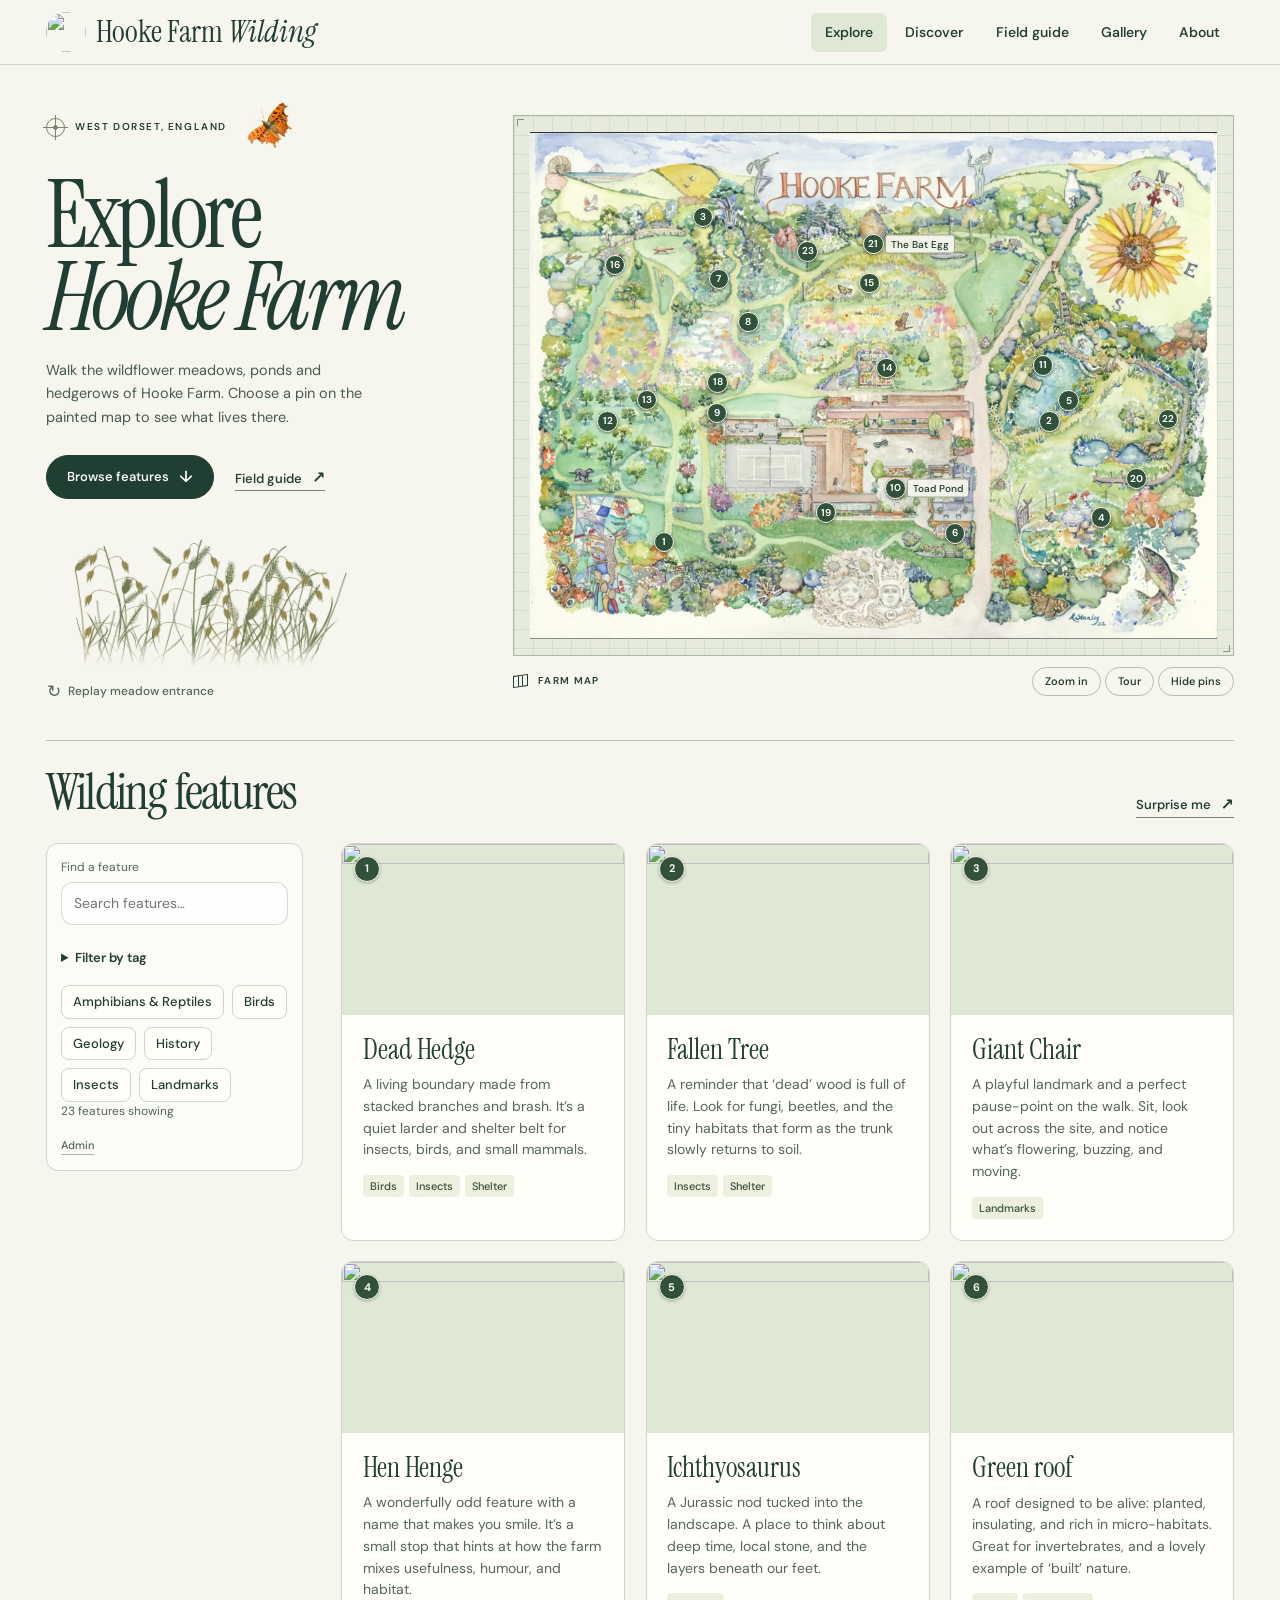
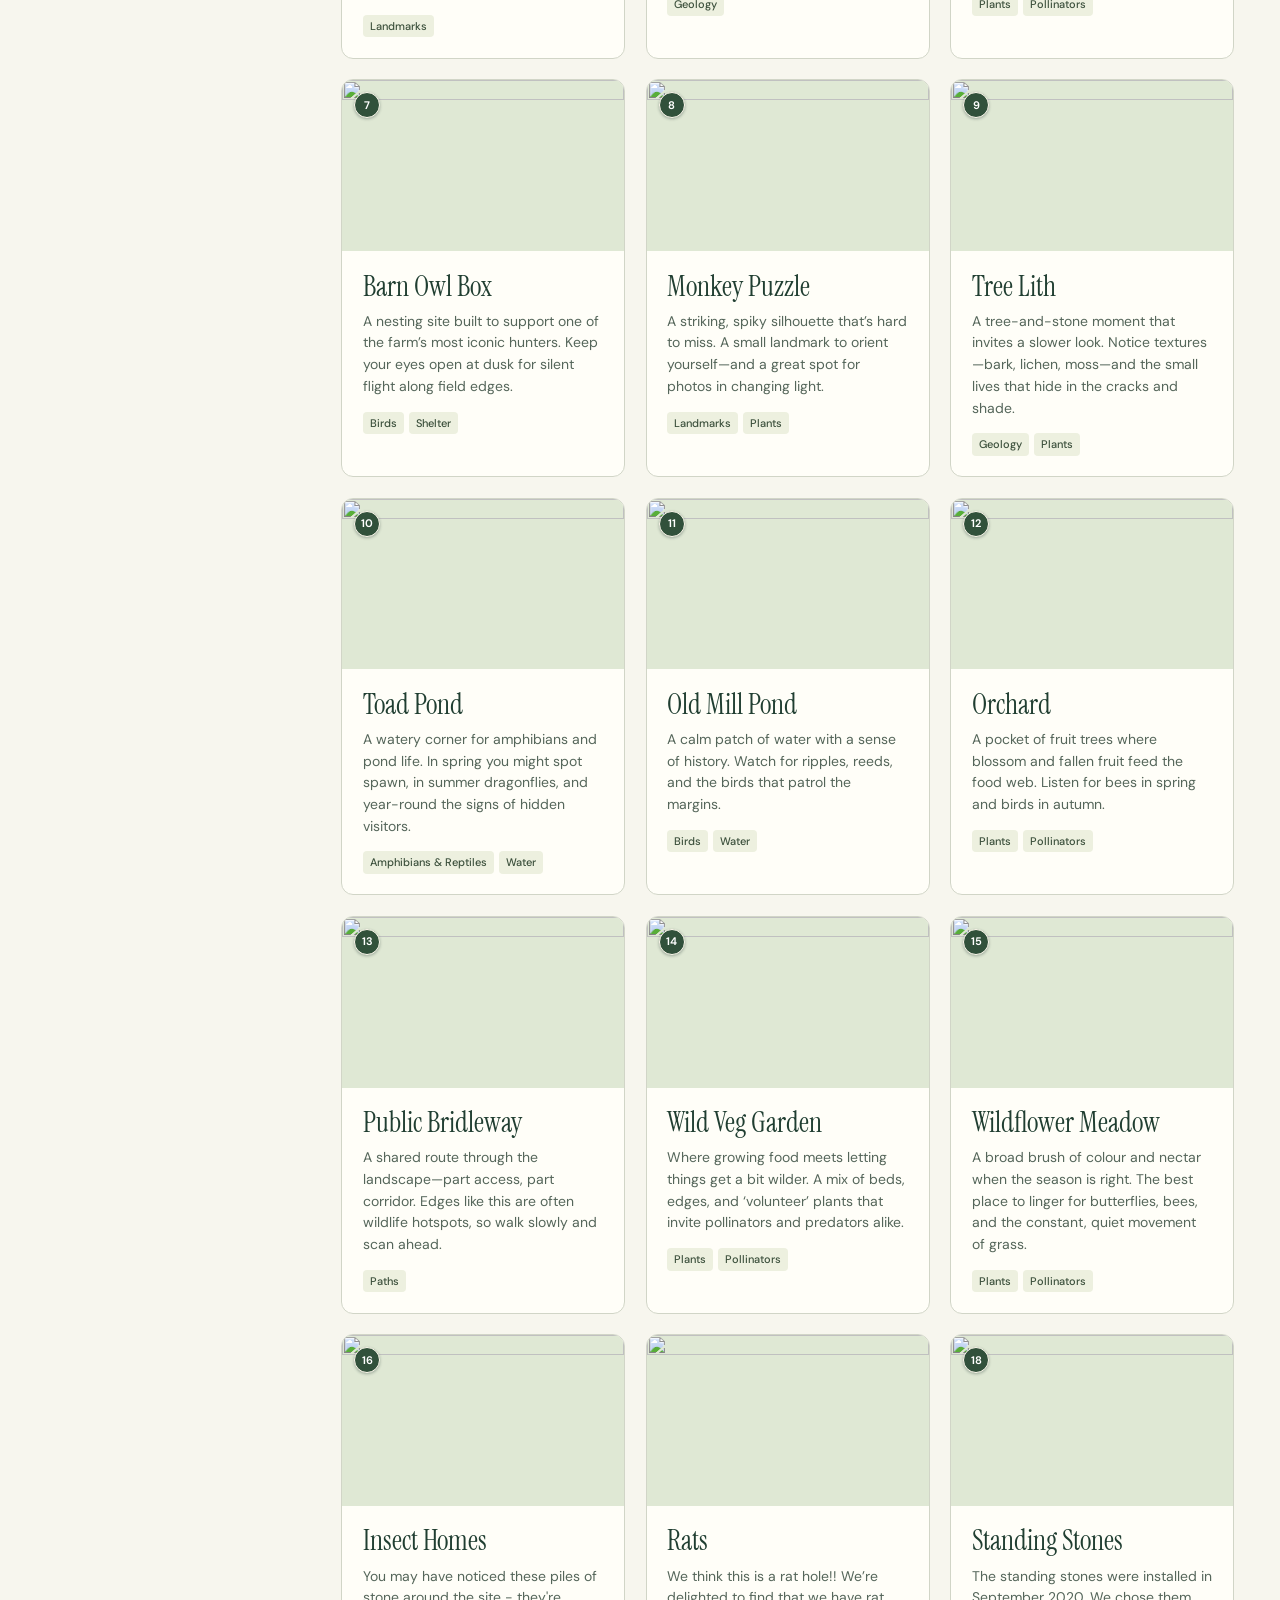
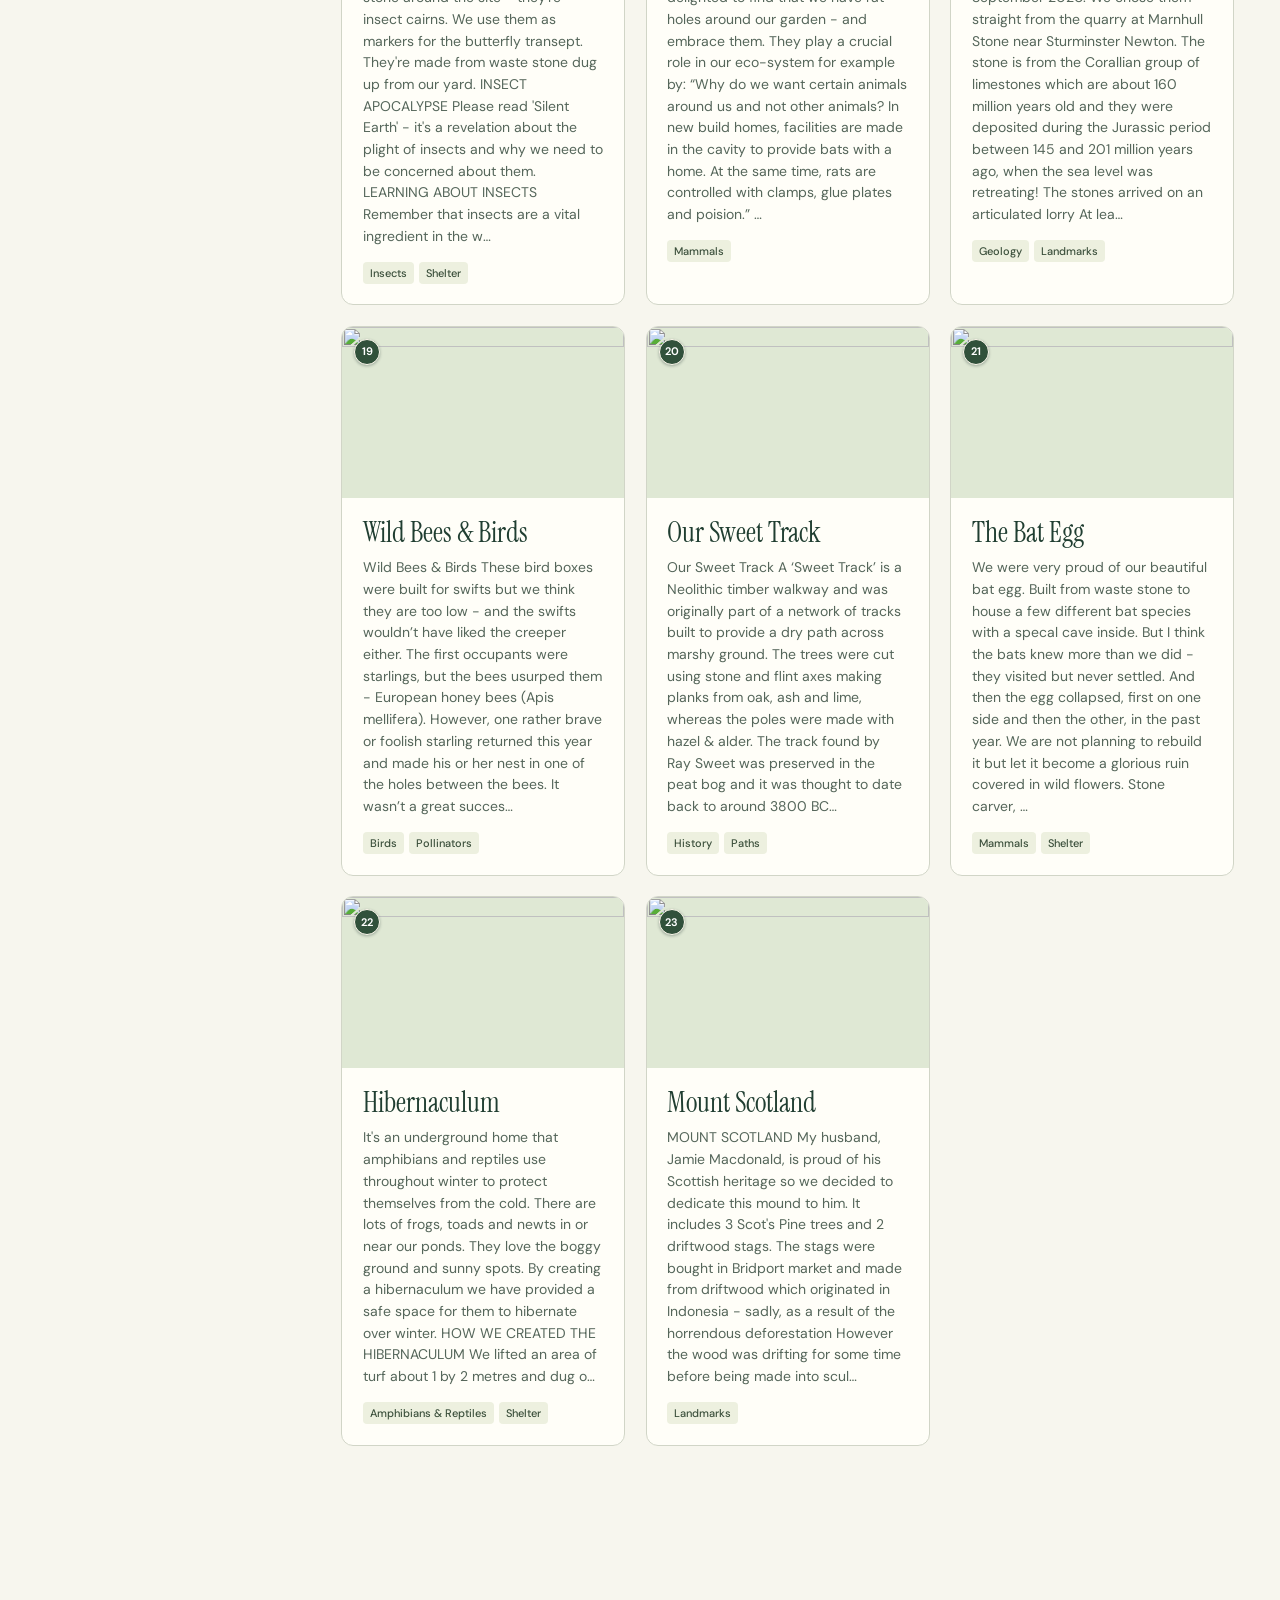
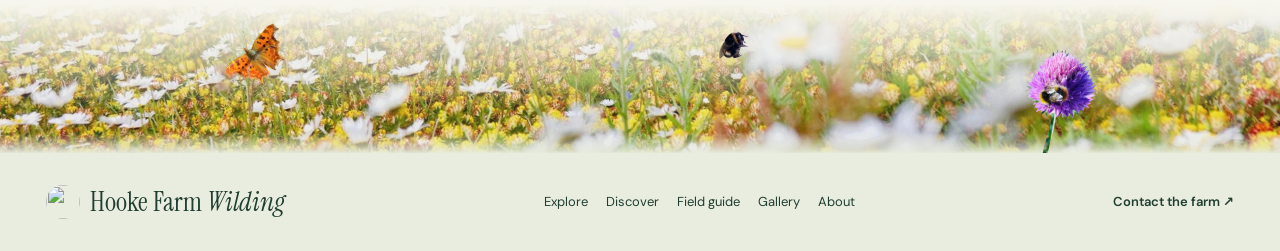
==== index.html @ b8cf123b "update: bring the farm into the Explore experience Add the meadow entrance, photographic feature stu" ====
<!doctype html>
<html lang="en">
  <head>
    <meta charset="utf-8" />
    <meta name="viewport" content="width=device-width, initial-scale=1" />
    <title>Hooke Farm Wilding — Explore</title>
    <meta
      name="description"
      content="An offline, interactive guide to Hooke Farm’s wilding features — built from the WW24 info boards."
    />
    <link rel="icon" type="image/webp" href="./assets/sunflower.webp" />
    <link rel="apple-touch-icon" href="./assets/sunflower.webp" />
    <link rel="stylesheet" href="./styles.css?v=atlas-20261121" />
    <link rel="stylesheet" href="./feature-view.css?v=photo-study" />
    <link rel="stylesheet" href="./arrival.css?v=meadow-3" />
    <script src="./arrival.js?v=meadow-2"></script>
    <link rel="stylesheet" href="./wildlife.css?v=verge-2" />
    <script defer src="./wildlife.js?v=verge-2"></script>
  </head>
  <body class="page-map">
    <div class="atlas-arrival" id="meadowEntrance">
      <div class="arrival-landscape" aria-hidden="true"></div>
      <div class="arrival-sign" aria-hidden="true"><span>West Dorset</span>Hooke <i>Farm</i></div>
      <div class="arrival-bank arrival-bank--far" aria-hidden="true"></div>
      <div class="arrival-bank arrival-bank--left" aria-hidden="true"></div>
      <div class="arrival-bank arrival-bank--right" aria-hidden="true"></div>
      <div class="arrival-butterfly" aria-hidden="true"></div>
      <button class="atlas-skip" id="arrivalSkip" type="button">Enter the portal <span aria-hidden="true">→</span></button>
    </div>
    <a class="skip-link" href="#page-content">Skip to content</a>
    <header class="topbar">
      <div class="topbar__inner">
        <a class="farm-brand" href="./index.html" aria-label="Hooke Farm Wilding home">
          <img src="./assets/sunflower.webp" width="40" height="40" alt="" />
          <span>Hooke Farm <i>Wilding</i></span>
        </a>
        <button class="btn topbar__menuBtn" id="navToggle" type="button" aria-label="Open menu" aria-controls="topbarNav" aria-expanded="false"><span class="menu-icon" aria-hidden="true"></span> Menu</button>
        <nav class="topbar__actions" id="topbarNav" aria-label="Main navigation">
          <a href="./index.html" aria-current="page">Explore</a>
          <a href="./content.html">Discover</a>
          <a href="./field-guide.html">Field guide</a>
          <a href="./gallery.html">Gallery</a>
          <a href="./about.html">About</a>
        </nav>
      </div>
    </header>

    <main class="layout explore-layout" id="page-content">
      <section class="hero farm-atlas" aria-labelledby="explore-title">
        <div class="atlas-intro">
          <div class="atlas-locale"><span class="atlas-cross" aria-hidden="true"></span> West Dorset, England <div class="wild-perch" data-wildlife="comma"></div></div>
          <h1 id="explore-title">Explore <br><em>Hooke Farm</em></h1>
          <p>Walk the wildflower meadows, ponds and hedgerows of Hooke Farm. Choose a pin on the painted map to see what lives there.</p>
          <div class="atlas-links">
            <a class="atlas-cta" href="#features">Browse features <span aria-hidden="true">↓</span></a>
            <a class="atlas-link" href="./field-guide.html">Field guide <span aria-hidden="true">↗</span></a>
          </div>
          <div class="atlas-study" aria-hidden="true"></div>
          <button class="atlas-replay" id="arrivalReplay" type="button" hidden><span aria-hidden="true">↻</span> Replay meadow entrance</button>
        </div>
        <div class="atlas-plate" id="farm-map">
          <div class="atlas-mat">
            <div class="atlas-viewport" id="atlasViewport">
              <div class="hero__frame atlas-map" id="atlasMap">
                <img class="hero__img" src="./assets/arrival/farm-watercolour.webp" width="1900" height="1400"
                  alt="Watercolour of Hooke Farm, with meadows to the north, ponds to the east and farm buildings in the centre."
                  fetchpriority="high" />
                <div class="tour-layer" id="tourLayer" aria-hidden="true">
                  <svg class="tour-layer__svg" id="tourSvg" viewBox="0 0 100 100" preserveAspectRatio="none">
                    <path id="tourPath" d="" />
                  </svg>
                </div>
                <div class="map-pins" id="mapPins" role="group" aria-label="Farm features"></div>
                <div class="map-hud admin-only" id="mapHud" aria-live="polite" hidden>
                  <div class="map-hud__title">Map coordinates</div>
                  <div class="map-hud__row">
                    <span class="map-hud__label">x</span>
                    <code class="map-hud__value" id="hudX">—</code>
                    <span class="map-hud__label">y</span>
                    <code class="map-hud__value" id="hudY">—</code>
                  </div>
                  <div class="map-hud__hint" id="hudStatus">Click the map to copy x/y%.</div>
                </div>
              </div>
            </div>
          </div>
          <div class="atlas-caption">
            <div class="atlas-map-name"><span class="atlas-map-symbol" aria-hidden="true"></span> Farm map</div>
            <div class="atlas-tools" role="group" aria-label="Map controls">
              <button type="button" id="atlasZoom" aria-pressed="false">Zoom in</button>
              <button type="button" id="btnTour">Tour</button>
              <button type="button" id="togglePins">Hide pins</button>
            </div>
          </div>
          <aside class="tour-panel" id="tourPanel" aria-label="Tour" hidden>
            <div class="tour-panel__header">
              <div class="tour-panel__kicker">Map mini-tour</div>
              <button class="btn btn--small btn--ghost" id="tourPanelEnd" type="button">End</button>
            </div>
            <div class="tour-panel__title" id="tourPanelTitle"></div>
            <div class="tour-panel__meta" id="tourPanelMeta"></div>
            <div class="tour-panel__text" id="tourPanelText"></div>
            <div class="tour-panel__actions">
              <button class="btn btn--small btn--ghost" id="tourPanelPrev" type="button">Previous</button>
              <button class="btn btn--small btn--ghost" id="tourPanelNext" type="button">Next</button>
              <button class="btn btn--small" id="tourPanelOpen" type="button">Open details</button>
            </div>
          </aside>
        </div>
      </section>
      <header class="atlas-index-head" id="features">
        <h2>Wilding features</h2>
        <button class="atlas-link" id="btnRandom" type="button">Surprise me <span aria-hidden="true">↗</span></button>
      </header>
      <aside class="sidebar" aria-label="Feature filters">
        <div class="panel">
          <label class="field">
            <span class="field__label">Find a feature</span>
            <input id="search" class="input" type="search" placeholder="Search features…" />
          </label>
          <div class="atlas-filters">
            <details class="atlas-filter-details">
              <summary>Filter by tag</summary>
              <div class="taglist" id="tagList" role="group" aria-label="Tags"></div>
            </details>
            <div class="hero__chips" id="quickChips" aria-label="Quick filters"></div>
            <button class="btn btn--small btn--ghost" id="clearFilters" type="button" hidden>Clear filters</button>
          </div>
          <div class="panel__meta" id="resultMeta" aria-live="polite"></div>
          <button class="atlas-admin" id="btnAdmin" type="button">Admin</button>
        </div>
      </aside>
      <section class="content" aria-label="Features">
        <div class="grid" id="grid" aria-live="polite"></div>
      </section>
    </main>

    <footer class="farm-footer" id="meadow-verge">
      <div class="farm-footer__inner">
        <a class="farm-brand" href="./index.html"><img src="./assets/sunflower.webp" width="34" height="34" alt="" /><span>Hooke Farm <i>Wilding</i></span></a>
        <nav aria-label="Footer navigation"><a href="./index.html" aria-current="page">Explore</a>
          <a href="./content.html">Discover</a>
          <a href="./field-guide.html">Field guide</a>
          <a href="./gallery.html">Gallery</a>
          <a href="./about.html">About</a></nav>
        <a class="farm-footer__contact" href="mailto:julia@juliahailes.com">Contact the farm <span aria-hidden="true">↗</span></a>
      </div>
    </footer>

    <dialog class="feature-sheet" id="modal" aria-labelledby="modalTitle">
      <div class="feature-sheet__wrap">
        <nav class="feature-sheet__bar" aria-label="Feature navigation">
          <button class="feature-sheet__back" id="modalClose" type="button">
            <span aria-hidden="true">←</span> <span id="featureBackLabel">Back to explore</span>
          </button>
          <div class="feature-sheet__pager">
            <button id="modalPrevFeature" type="button" aria-label="Previous feature">← Previous</button>
            <button id="modalNextFeature" type="button" aria-label="Next feature">Next →</button>
          </div>
        </nav>
        <article class="feature-sheet__layout">
          <header class="feature-sheet__heading">
            <p class="feature-sheet__label">Wilding feature</p>
            <h1 id="modalTitle" tabindex="-1" autofocus></h1>
            <div class="tag-editor" id="tagEditor">
              <div class="tag-editor__chips" id="modalTags" aria-label="Feature tags"></div>
              <div class="tag-editor__add" id="tagEditorAdd">
                <input class="input tag-editor__input" id="tagInput" type="text" aria-label="New tag" placeholder="Add a tag" />
                <button class="btn btn--small" id="tagAdd" type="button">Add</button>
              </div>
            </div>
            <div class="feature-study-actions" id="featureStudyActions" hidden>
              <button type="button" id="studyOpen" aria-haspopup="dialog">Look closer <span aria-hidden="true">↗</span></button>
              <button type="button" id="studyCompare" aria-haspopup="dialog">Compare over time</button>
            </div>
          </header>

          <figure class="feature-sheet__gallery" aria-label="Feature gallery">
            <button class="feature-sheet__stage" id="galleryStage" type="button" aria-label="Enlarge image">
              <img id="modalBoardImg" alt="" />
              <span class="feature-sheet__expand"><span class="feature-sheet__expand-icon" aria-hidden="true">⤢</span> Enlarge</span>
            </button>
            <figcaption class="feature-sheet__caption">
              <span id="galleryCaption"></span>
              <span class="feature-sheet__gallery-controls">
                <button id="galleryPrev" type="button" aria-label="Previous image">←</button>
                <span id="galleryCounter" aria-live="polite"></span>
                <button id="galleryNext" type="button" aria-label="Next image">→</button>
              </span>
            </figcaption>
            <div class="feature-sheet__thumbs" id="modalGallery" aria-label="Choose an image"></div>
          </figure>

          <div class="feature-sheet__reading">
            <div class="feature-sheet__intro" id="modalDesc"></div>
            <p class="feature-sheet__access" id="batEggAccess" hidden>The stonework has collapsed. Please view the Bat Egg from a distance.</p>
            <section>
              <h2>The story</h2>
              <div id="modalNarrative"></div>
            </section>
            <section>
              <h2>Seasonal notes</h2>
              <dl class="feature-sheet__seasons" id="modalSeasonal"></dl>
            </section>
            <section id="featureSource" hidden>
              <h2>Original field board</h2>
              <button class="feature-sheet__board" id="featureBoard" type="button">
                <img id="featureBoardThumb" alt="" loading="lazy" />
                <span>Read the illustrated board <span aria-hidden="true">↗</span></span>
              </button>
              <details class="feature-sheet__transcript" id="featureTranscript">
                <summary>Read the board text</summary>
                <div id="featureBoardText"></div>
              </details>
            </section>
          </div>
        </article>
      </div>
    </dialog>

    <dialog id="photoStudy" class="photo-study" aria-labelledby="studyName">
      <div class="study-wrap">
        <header class="study-head">
          <div><p class="feature-sheet__label">Look closer</p><h2 id="studyName"></h2></div>
          <button type="button" id="studyClose" autofocus aria-label="Close photo study">Close ×</button>
        </header>
        <div class="study-modes" role="group" aria-label="Viewing mode">
          <button id="studyBrowseMode" type="button">Photographs</button>
          <button id="studyCompareMode" type="button">Compare over time</button>
        </div>
        <section id="studyBrowse" aria-label="Photograph and field notes">
          <div class="study-spread">
            <button id="studyMagnify" class="study-image" type="button" aria-label="Enlarge current photograph">
              <img id="studyImage" alt="" /><span class="study-expand">Enlarge ↗</span>
            </button>
            <div class="study-aside">
              <div aria-live="polite" aria-atomic="true">
                <p class="study-date" id="studyDate"></p>
                <h3 id="studyTitle"></h3><p class="study-note" id="studyNote"></p>
                <small id="studyDateSource"></small>
              </div>
              <div class="study-pager">
                <button id="studyPrev" type="button" aria-label="Previous photograph">←</button>
                <span id="studyCount"></span>
                <button id="studyNext" type="button" aria-label="Next photograph">→</button>
              </div>
            </div>
          </div>
          <div id="studyStrip" class="feature-sheet__thumbs" role="group" aria-label="Choose an archive photograph"></div>
        </section>
        <section id="studyPairs" aria-label="Compare photographs" hidden>
          <label class="study-pair-picker">Compare <select id="studyPairSelect"></select></label>
          <div aria-live="polite" aria-atomic="true">
            <div class="study-pair" id="studyPairImages"></div>
            <p class="study-pair-note" id="studyPairNote"></p>
          </div>
        </section>
      </div>
    </dialog>

    <dialog class="feature-zoom" id="featureZoom" aria-label="Enlarged feature image">
      <div class="feature-zoom__inner">
        <div class="feature-zoom__bar">
          <span id="featureZoomCaption"></span>
          <button id="featureZoomScale" type="button" aria-pressed="false">Zoom in ＋</button>
          <button id="featureZoomClose" type="button" autofocus>Close ×</button>
        </div>
        <div class="feature-zoom__viewport" id="featureZoomViewport" tabindex="0" aria-label="Image viewing area">
          <img id="featureZoomImage" alt="" />
        </div>
      </div>
    </dialog>

 

    <dialog class="modal" id="adminDialog">
      <div class="modal__header">
        <div class="modal__title">Admin</div>
        <button class="btn btn--ghost" id="adminClose" type="button">Close</button>
      </div>
      <div class="modal__body">
        <div class="admin" id="adminLoginView">
          <div class="prose">
            <p>Enter the admin password to unlock editing tools (tags, map coordinates, titles, stories, and adding features).</p>
          </div>
          <div class="admin__row">
            <input class="input admin__input" id="adminPassword" type="password" placeholder="Password" />
            <button class="btn" id="adminUnlock" type="button">Unlock</button>
          </div>
          <div class="admin__status muted" id="adminStatus"></div>
          <div class="caption muted">
            Note: this is client-side protection for an offline site. It prevents casual edits but is not “secure” against someone reading the source.
          </div>
        </div>

        <div class="admin" id="adminPanelView" hidden>
          <div class="admin__bar">
            <div class="admin__status" id="adminModeStatus">Admin mode is ON</div>
            <button class="btn btn--ghost btn--small" id="adminLock" type="button">Lock</button>
          </div>

          <div class="divider"></div>

          <div class="admin-tabs" role="tablist" aria-label="Admin sections">
            <button
              class="admin-tab is-active"
              id="adminTabEdit"
              type="button"
              role="tab"
              aria-selected="true"
              aria-controls="adminEditView"
            >
              Edit features
            </button>
            <button
              class="admin-tab"
              id="adminTabAdd"
              type="button"
              role="tab"
              aria-selected="false"
              aria-controls="adminAddView"
            >
              Add new feature
            </button>
          </div>

          <div class="admin-layout" id="adminEditView" role="tabpanel" aria-label="Edit features" aria-labelledby="adminTabEdit">
            <div class="admin-form">
              <div class="admin-card">
                <div class="admin-card__title">Select a feature</div>
                <label class="field">
                  <span class="field__label">Search</span>
                  <input class="input" id="adminFeatureSearch" type="search" placeholder="Type to filter… (e.g. bees, stones, bat)" />
                </label>
                <label class="field">
                  <span class="field__label">Choose feature</span>
                  <select class="input" id="adminFeatureSelect"></select>
                </label>
                <div class="admin-actionsRow">
                  <button class="btn btn--ghost btn--small" id="adminOpenFeature" type="button">Open feature</button>
                  <button class="btn btn--small" id="adminEditToggle" type="button">Edit</button>
                </div>
              </div>

              <div class="admin-card admin-edit-only" id="adminContentCard" hidden>
                <div class="admin-card__title">Content</div>
                <label class="field">
                  <span class="field__label">Title</span>
                  <input class="input" id="adminTitle" type="text" placeholder="Feature title" />
                </label>

                <label class="field">
                  <span class="field__label">Story</span>
                  <textarea class="input admin__textarea" id="adminStory" rows="10" placeholder="Edit the story for this feature…"></textarea>
                </label>

                <label class="field">
                  <span class="field__label">Tags (comma-separated)</span>
                  <input class="input" id="adminTags" type="text" placeholder="e.g. Insects, Pollinators, Ecology" />
                </label>

                <label class="field">
                  <span class="field__label">Headline image (optional)</span>
                  <input class="input" id="adminImage" type="file" accept="image/*" />
                </label>

                <label class="field">
                  <span class="field__label">Additional photos (gallery)</span>
                  <input class="input" id="adminGalleryAdd" type="file" accept="image/*" multiple />
                </label>
                <div class="admin-gallery" id="adminGalleryList" aria-label="Existing gallery images"></div>
              </div>

              <div class="admin-card admin-edit-only" id="adminMapCard" hidden>
                <div class="admin-card__title">Map</div>
                <label class="field">
                  <span class="field__label">Pin label (on map)</span>
                  <input class="input" id="adminPinLabel" type="text" placeholder="Label shown on the map pin" />
                </label>
                <div class="admin__row">
                  <label class="field admin__half">
                    <span class="field__label">Pin xPct</span>
                    <input class="input" id="adminPinX" type="number" min="0" max="100" step="0.1" />
                  </label>
                  <label class="field admin__half">
                    <span class="field__label">Pin yPct</span>
                    <input class="input" id="adminPinY" type="number" min="0" max="100" step="0.1" />
                  </label>
                </div>
                <div class="admin-actionsRow">
                  <button class="btn btn--ghost btn--small" id="adminPickPin" type="button">Pick pin from map</button>
                </div>
                <div class="caption muted">Click the button, then click the map to fill x/y.</div>
              </div>

              <div class="admin__actions admin-edit-only" id="adminEditActions" hidden>
                <button class="btn" id="adminSaveFeature" type="button">Save changes</button>
                <button class="btn btn--ghost" id="adminResetFeature" type="button">Reset edits</button>
                <button class="btn btn--ghost" id="adminToggleHidden" type="button">Hide feature</button>
                <button class="btn btn--danger" id="adminDeleteFeature" type="button">Delete permanently</button>
                <span class="admin__status muted" id="adminSaveStatus"></span>
              </div>
              <div class="caption muted">
                Everything is stored locally in your browser for offline use. Very large images may exceed storage limits.
              </div>
            </div>

            <div class="admin-preview">
              <div class="admin-card">
                <div class="admin-card__title">Preview</div>
                <img class="admin-preview__img" id="adminPreviewImg" alt="" />
                <div class="admin-preview__meta">
                  <div class="admin-preview__row">
                    <span class="admin-preview__label">Pin</span>
                    <code class="admin-preview__code" id="adminPreviewPin">—</code>
                  </div>
                  <div class="admin-preview__row">
                    <span class="admin-preview__label">Mode</span>
                    <span class="admin-preview__pill" id="adminPickStatus">Normal</span>
                  </div>
                </div>
              </div>
              <div class="admin-card">
                <div class="admin-card__title">Quick help</div>
                <div class="prose">
                  <p><strong>How this works:</strong> everything you change in Admin is saved locally in your browser (offline).</p>
                  <p><strong>Edit an existing feature:</strong> select it, click <strong>Edit</strong>, then update title/story/tags, image, and map pin.</p>
                  <p><strong>Pick pin from map:</strong> in Edit mode, click the button, then click the map to fill x/y automatically.</p>
                  <p><strong>Remove / restore:</strong> “Remove feature” hides it from the map + list; you can restore it later.</p>
                  <p><strong>Add new feature:</strong> use the Add tab to upload an image, set a pin, and write a story.</p>
                </div>
              </div>
            </div>
          </div>

          <div class="admin-layout" id="adminAddView" role="tabpanel" aria-label="Add feature" aria-labelledby="adminTabAdd" hidden>
            <div class="admin-form">
              <div class="admin-card">
                <div class="admin-card__title">New feature</div>
                <label class="field">
                  <span class="field__label">Title</span>
                  <input class="input" id="newTitle" type="text" placeholder="New feature title" />
                </label>
                <label class="field">
                  <span class="field__label">Story</span>
                  <textarea class="input admin__textarea" id="newStory" rows="8" placeholder="Write the story for this new feature…"></textarea>
                </label>
                <label class="field">
                  <span class="field__label">Tags (comma-separated)</span>
                  <input class="input" id="newTags" type="text" placeholder="e.g. Amphibians, Pond, Shelter" />
                </label>
              </div>

              <div class="admin-card">
                <div class="admin-card__title">Map + image</div>
                <label class="field">
                  <span class="field__label">Pin label (on map)</span>
                  <input class="input" id="newPinLabel" type="text" placeholder="Label shown on the map pin" />
                </label>
                <div class="admin__row">
                  <label class="field admin__half">
                    <span class="field__label">Pin xPct</span>
                    <input class="input" id="newPinX" type="number" min="0" max="100" step="0.1" />
                  </label>
                  <label class="field admin__half">
                    <span class="field__label">Pin yPct</span>
                    <input class="input" id="newPinY" type="number" min="0" max="100" step="0.1" />
                  </label>
                </div>
                <div class="admin-actionsRow">
                  <button class="btn btn--ghost btn--small" id="newPickPin" type="button">Pick pin from map</button>
                </div>
                <label class="field">
                  <span class="field__label">Headline image (required)</span>
                  <input class="input" id="newImage" type="file" accept="image/*" />
                </label>

                <label class="field">
                  <span class="field__label">Additional photos (optional)</span>
                  <input class="input" id="newGallery" type="file" accept="image/*" multiple />
                </label>
              </div>

              <div class="admin__actions">
                <button class="btn" id="adminCreateFeature" type="button">Create feature</button>
                <span class="admin__status muted" id="adminCreateStatus"></span>
              </div>
            </div>

            <div class="admin-preview">
              <div class="admin-card">
                <div class="admin-card__title">New feature preview</div>
                <img class="admin-preview__img" id="newPreviewImg" alt="" />
                <div class="admin-preview__meta">
                  <div class="admin-preview__row">
                    <span class="admin-preview__label">Pin</span>
                    <code class="admin-preview__code" id="newPreviewPin">—</code>
                  </div>
                  <div class="admin-preview__row">
                    <span class="admin-preview__label">Mode</span>
                    <span class="admin-preview__pill" id="newPickStatus">Normal</span>
                  </div>
                </div>
              </div>
              <div class="admin-card">
                <div class="admin-card__title">Quick help</div>
                <div class="prose">
                  <p><strong>Pin</strong>: set x/y or use “Pick pin from map”.</p>
                  <p><strong>Image</strong>: keep it reasonably small for best offline storage reliability.</p>
                </div>
              </div>
            </div>
          </div>
        </div>
      </div>
    </dialog>

    <script src="./data/features-data.js?v=stones-study"></script>
    <script src="./data/bat-egg-study.js?v=stones-study"></script>
    <script src="./data/standing-stones-study.js?v=stones-study"></script>
    <script src="./data/our-sweet-track-study.js?v=paths-study"></script>
    <script src="./data/public-bridleway-study.js?v=paths-study"></script>
    <script src="./app.js?v=paths-study"></script>
    <script src="./nav.js?v=atlas-20261121"></script>
  </body>
</html>
---- styles.css ----
@font-face {
  font-family: "Instrument Serif";
  src: url("./assets/type/instrument-serif.woff2") format("woff2");
  font-weight: 400;
  font-display: swap;
}
@font-face {
  font-family: "Instrument Serif";
  src: url("./assets/type/instrument-serif-italic.woff2") format("woff2");
  font-weight: 400;
  font-style: italic;
  font-display: swap;
}
@font-face {
  font-family: "DM Sans";
  src: url("./assets/type/dm-sans.woff2") format("woff2");
  font-weight: 100 900;
  font-display: swap;
}
:root {
  --display: "Instrument Serif", Georgia, serif;
  --sans: "DM Sans", system-ui, sans-serif;
  --ink: #203e31;
  --muted: #55665a;
  --paper: #f7f6ee;
  --paper2: #fffef8;
  --sage: #dfe8d4;
  --accent: #8c4938;
  --accent2: #496446;
  --border: #d1d5c7;
  --shadow: 0 8px 28px #17342311;
  --shadow2: none;
  --radius: 12px;
  --radius2: 8px;
  --page-width: 1360px;
  --gutter: clamp(18px, 3.6vw, 56px);
}
* { box-sizing: border-box; }
html { scroll-padding-top: 80px; }
body { margin: 0; color: var(--ink); background: var(--paper); font: 16px/1.5 var(--sans); }
body.is-modal-open { overflow: hidden; }
[hidden] { display: none !important; }
button, input, select, textarea { color: inherit; font: inherit; }
a { color: inherit; }
figure { margin: 0; }
img { max-width: 100%; }
::selection { background: #d4dfaa; color: var(--ink); }
:focus-visible { outline: 3px solid #8a5738; outline-offset: 3px; }
.skip-link { position: fixed; top: 8px; left: 8px; z-index: 100; padding: 10px 16px; background: white; transform: translateY(-160%); }
.skip-link:focus { transform: none; }
.admin-only{ display: none; }
body.is-admin .admin-only{ display: block; }
body.is-picking-pin .map-pins{ cursor: crosshair; }
body.is-picking-pin .map-hud{ opacity: 1; }

/* Admin edit gating */
.admin-edit-only[hidden]{ display: none !important; }

/* Non-admin should see tags but not editing controls */
body:not(.is-admin) .tag-editor__add{ display: none; }
body:not(.is-admin) .tag-pill__x{ display: none; }


.topbar {
  position: sticky;
  z-index: 20;
  top: 0;
  border-bottom: 1px solid var(--border);
  background: var(--paper);
}
.topbar__inner, .farm-footer__inner {
  width: 100%;
  max-width: var(--page-width);
  margin-inline: auto;
  padding: 12px var(--gutter);
  display: flex;
  align-items: center;
  gap: 24px;
}
.farm-brand {
  display: inline-flex;
  align-items: center;
  gap: 10px;
  font: 400 clamp(25px, 2.4vw, 34px)/1 var(--display);
  text-decoration: none;
  white-space: nowrap;
}
.farm-brand img { object-fit: contain; border-radius: 50%; }
.farm-brand i { font-weight: 400; }
.topbar__actions, .farm-footer nav { display: flex; align-items: center; gap: 4px; }
.topbar__actions { margin-left: auto; }
.topbar__actions a {
  padding: 9px clamp(10px, 1.1vw, 17px);
  border-radius: 6px;
  text-decoration: none;
  font-size: 14px;
  font-weight: 550;
}
.topbar__actions a:hover, .topbar__actions a[aria-current] { background: var(--sage); }
.topbar__menuBtn { display: none; margin-left: auto; }
.menu-icon { display: inline-block; width: 15px; height: 8px; border-block: 1.5px solid; margin-right: 5px; }
.btn, .chip {
  border: 1px solid var(--border);
  border-radius: 8px;
  background: var(--paper2);
  color: var(--ink);
  padding: 9px 14px;
  cursor: pointer;
  font: 500 14px/1.35 var(--sans);
  text-decoration: none;
  transition: background-color 150ms ease, border-color 150ms ease;
}
.btn:hover, .chip:hover { background: var(--sage); border-color: #9da98e; }
.btn--small { padding: 6px 10px; font-size: 12px; }
.btn--faint { color: var(--muted); }
.btn--danger { color: #80382f; border-color: #bc8e84; }
.layout{
  max-width: var(--page-width);
  margin: 0 auto;
  padding: 22px var(--gutter) 36px;
  display:grid;
  grid-template-columns: 320px 1fr;
  grid-template-areas:
    "hero hero"
    "sidebar content";
  gap: 16px;
}
.layout.layout--sidebar{
  /* For pages without the map hero row (e.g. Gallery, Field Guide, Watch & Read). */
  grid-template-columns: 360px 1fr;
  grid-template-areas: "sidebar content";
}
.layout.layout--single{
  /* For single-column pages (e.g. About). */
  grid-template-columns: 1fr;
  grid-template-areas: "content";
}
.hero{ grid-area: hero; }
.sidebar{ grid-area: sidebar; }
.content{ grid-area: content; }

.hero__frame{
  position:relative;
  border: 1px solid var(--border);
  border-radius: var(--radius);
  overflow:hidden;
  box-shadow: var(--shadow);
  background: rgba(255,255,255,.55);
}
.hero__img{
  width:100%;
  height: auto;
  display:block;
  filter: saturate(1.05) contrast(1.02);
}
.tour-layer{
  position:absolute;
  inset: 0;
  z-index: 1;
  pointer-events:none;
}
.tour-layer__svg{
  width: 100%;
  height: 100%;
  display:block;
}
#tourPath{
  fill: none;
  stroke: rgba(192,107,59,.55);
  stroke-width: 1.2;
  stroke-linecap: round;
  stroke-dasharray: 2.2 2.4;
  filter: drop-shadow(0 2px 4px rgba(20,30,25,.10));
}
.tour-layer.is-animating #tourPath{
  animation: dashMove 900ms linear infinite;
}
@keyframes dashMove{
  from{ stroke-dashoffset: 0; }
  to{ stroke-dashoffset: -20; }
}
.map-pins{
  position:absolute;
  inset: 0;
  z-index: 2;
  /* Capture hover/move for live coordinate HUD */
  pointer-events: auto;
}
.pin{
  position:absolute;
  transform: translate(-50%, -100%);
  pointer-events: auto;
  cursor: pointer;
  border: 0;
  background: transparent;
  padding: 0;
}
.pin__bubble{
  display:flex;
  align-items:center;
  gap: 8px;
  background: rgba(251,247,239,.72);
  border: 1px solid rgba(32,52,44,.18);
  border-radius: 999px;
  padding: 8px 10px;
  box-shadow: var(--shadow2);
  backdrop-filter: blur(8px);
}
.pin{
  opacity: .88;
}
.pin:hover{
  opacity: 1;
}
.map-pins.hide-pins .pin{
  display:none;
}
.pin__dot{
  width: 12px;
  height: 12px;
  border-radius: 999px;
  background: radial-gradient(circle at 35% 35%, rgba(255,255,255,.9), rgba(255,255,255,0) 55%),
              radial-gradient(circle at 55% 55%, rgba(255,210,140,.85), rgba(192,107,59,.95));
  border: 1px solid rgba(192,107,59,.55);
}
.pin:hover .pin__dot{
  animation: pinPulse 1.6s ease-in-out infinite;
}
.pin.is-visited .pin__dot{
  background: radial-gradient(circle at 35% 35%, rgba(255,255,255,.9), rgba(255,255,255,0) 55%),
              radial-gradient(circle at 55% 55%, rgba(173,217,197,.75), rgba(58,122,99,.92));
  border-color: rgba(58,122,99,.55);
}
.pin.is-visited .pin__bubble{
  border-color: rgba(58,122,99,.32);
}
.pin.is-tour-current .pin__bubble{
  border-color: rgba(192,107,59,.55);
  box-shadow: 0 0 0 5px rgba(255,210,140,.16), var(--shadow2);
}
@keyframes pinPulse{
  0%{ transform: scale(1); box-shadow: 0 0 0 0 rgba(192,107,59,.24); }
  60%{ transform: scale(1.05); box-shadow: 0 0 0 10px rgba(192,107,59,0); }
  100%{ transform: scale(1); box-shadow: 0 0 0 0 rgba(192,107,59,0); }
}
.pin__label{
  font-family: var(--sans);
  font-size: 12px;
  color: rgba(32,52,44,.92);
  white-space: nowrap;
}
.pin:hover .pin__bubble{
  transform: translateY(-1px);
}
.pin:focus-visible{
  outline: none;
}
.pin:focus-visible .pin__bubble{
  box-shadow: 0 0 0 4px rgba(58,122,99,.14), var(--shadow2);
  border-color: rgba(58,122,99,.45);
}
.pin__stem{
  margin: 0 auto;
  width: 2px;
  height: 16px;
  background: rgba(32,52,44,.22);
  border-radius: 999px;
}

.map-hud{
  position:absolute;
  right: 14px;
  bottom: 14px;
  z-index: 3;
  background: rgba(251,247,239,.72);
  border: 1px solid rgba(32,52,44,.14);
  border-radius: 14px;
  padding: 10px 10px 9px;
  box-shadow: var(--shadow2);
  backdrop-filter: blur(8px);
  pointer-events: none;
}

.map-top-actions{
  position:absolute;
  left: 14px;
  top: 14px;
  z-index: 6;
  display:flex;
  gap: 10px;
  flex-wrap: wrap;
}

.map-bottom-actions{
  position:absolute;
  right: 14px;
  bottom: 14px;
  z-index: 6;
  display:flex;
  gap: 10px;
  flex-wrap: wrap;
  justify-content: flex-end;
}
/* When admin HUD is visible, nudge map-bottom-actions up so they don't overlap. */
body.is-admin .map-bottom-actions{
  bottom: 76px;
}
.map-hud__title{
  font-family: var(--sans);
  font-size: 12px;
  color: rgba(32,52,44,.92);
  margin-bottom: 6px;
}
.map-hud__row{
  display:flex;
  align-items:center;
  gap: 8px;
}
.map-hud__label{
  font-family: var(--sans);
  font-size: 11px;
  color: var(--muted);
  text-transform: uppercase;
  letter-spacing: .12em;
}
.map-hud__value{
  font-family: ui-monospace, SFMono-Regular, Menlo, Monaco, Consolas, "Liberation Mono", "Courier New", monospace;
  font-size: 12px;
  padding: 3px 6px;
  background: rgba(255,255,255,.7);
  border: 1px solid rgba(32,52,44,.12);
  border-radius: 10px;
}
.map-hud__hint{
  margin-top: 6px;
  font-family: var(--sans);
  font-size: 11px;
  color: var(--muted);
}
.hero__overlay{
  position:absolute;
  left: 18px;
  bottom: 18px;
  max-width: min(560px, calc(100% - 36px));
  background: rgba(251,247,239,.72);
  border: 1px solid rgba(32,52,44,.12);
  border-radius: var(--radius2);
  padding: 14px 14px 12px;
  backdrop-filter: blur(8px);
  z-index: 4;
}

.tour-panel{
  position:absolute;
  top: 14px;
  right: 14px;
  width: min(360px, calc(100% - 28px));
  max-height: calc(100% - 28px);
  overflow: auto;
  z-index: 5;
  background: rgba(251,247,239,.72);
  border: 1px solid rgba(32,52,44,.14);
  border-radius: var(--radius);
  box-shadow: var(--shadow);
  backdrop-filter: blur(10px);
  padding: 12px;
}
.tour-panel__header{
  display:flex;
  align-items:center;
  justify-content:space-between;
  gap: 10px;
  margin-bottom: 10px;
}
.tour-panel__kicker{
  font-family: var(--sans);
  font-size: 11px;
  color: var(--muted);
  letter-spacing: .12em;
  text-transform: uppercase;
}
.tour-panel__title{
  font-size: 18px;
  letter-spacing: .01em;
  margin-bottom: 6px;
}
.tour-panel__meta{
  font-family: var(--sans);
  font-size: 12px;
  color: var(--muted);
  margin-bottom: 10px;
}
.tour-panel__text{
  font-family: var(--sans);
  font-size: 13px;
  line-height: 1.45;
  color: rgba(32,52,44,.92);
}
.tour-panel__actions{
  margin-top: 12px;
  display:flex;
  gap: 10px;
  flex-wrap: wrap;
}
.hero__headline{
  font-size: 20px;
  letter-spacing: .01em;
}
.hero__subhead{
  margin-top: 6px;
  color: var(--muted);
  font-family: var(--sans);
  font-size: 13px;
  line-height: 1.35;
}
.hero__chips{
  margin-top: 10px;
  display:flex;
  gap: 8px;
  flex-wrap: wrap;
}
/* (Hero row removed; toggle moved to the top bar) */

.panel{
  border: 1px solid var(--border);
  border-radius: var(--radius);
  padding: 14px;
  box-shadow: var(--shadow2);
  background: rgba(255,255,255,.55);
}
.panel__title{
  font-size: 14px;
  font-family: var(--sans);
  letter-spacing: .02em;
  margin-bottom: 10px;
}
.panel__row{
  display:flex;
  align-items:center;
  justify-content:space-between;
  gap: 10px;
}
.panel__subtitle{
  font-family: var(--sans);
  font-size: 12px;
  color: var(--muted);
  text-transform: uppercase;
  letter-spacing: .12em;
}
.panel__meta{
  font-family: var(--sans);
  font-size: 12px;
  color: var(--muted);
}
.divider { block-size: 1px; background: var(--border); margin-block: 17px; }

/* Admin dialog */
.admin-tabs{
  display:flex;
  gap: 10px;
  align-items:center;
  margin-bottom: 12px;
}
.admin-tab{
  border-radius: 999px;
  border: 1px solid rgba(32,52,44,.16);
  background: rgba(255,255,255,.60);
  padding: 8px 12px;
  cursor: pointer;
  font-family: var(--sans);
  font-size: 12px;
  color: var(--ink);
}
.admin-tab.is-active{
  background: rgba(58,122,99,.14);
  border-color: rgba(58,122,99,.40);
}
.admin-layout{
  display:grid;
  grid-template-columns: 1.05fr .95fr;
  gap: 14px;
  align-items: start;
}
.admin-form{ min-width: 0; }
.admin-preview{ min-width: 0; display:flex; flex-direction: column; gap: 12px; }
.admin-card{
  border: 1px solid rgba(32,52,44,.12);
  border-radius: var(--radius);
  background: rgba(255,255,255,.52);
  box-shadow: var(--shadow2);
  padding: 12px;
}
.admin-card__title{
  font-family: var(--sans);
  font-size: 12px;
  color: var(--muted);
  text-transform: uppercase;
  letter-spacing: .12em;
  margin-bottom: 10px;
}
.admin-actionsRow{
  margin-top: 8px;
  display:flex;
  gap: 10px;
  flex-wrap: wrap;
}
.admin-preview__img{
  width: 100%;
  height: auto;
  display:block;
  border-radius: 14px;
  border: 1px solid rgba(32,52,44,.14);
  background: rgba(255,255,255,.7);
}
.admin-preview__meta{
  margin-top: 10px;
  display:flex;
  flex-direction: column;
  gap: 8px;
}
.admin-preview__row{
  display:flex;
  align-items:center;
  justify-content: space-between;
  gap: 10px;
  font-family: var(--sans);
  font-size: 12px;
}
.admin-preview__label{
  color: var(--muted);
  letter-spacing: .12em;
  text-transform: uppercase;
  font-size: 11px;
}
.admin-preview__code{
  font-family: ui-monospace, SFMono-Regular, Menlo, Monaco, Consolas, "Liberation Mono", "Courier New", monospace;
  font-size: 12px;
  padding: 3px 6px;
  background: rgba(255,255,255,.7);
  border: 1px solid rgba(32,52,44,.12);
  border-radius: 10px;
}
.admin-preview__pill{
  border-radius: 999px;
  padding: 5px 8px;
  border: 1px solid rgba(32,52,44,.14);
  background: rgba(255,255,255,.65);
}
.admin-preview__pill.is-picking{
  border-color: rgba(192,107,59,.35);
  background: rgba(255,210,140,.18);
}
.admin__row{
  display:flex;
  gap: 10px;
  align-items: center;
  flex-wrap: wrap;
}
.admin__input{
  flex: 1;
  min-width: 220px;
}
.admin__status{
  font-family: var(--sans);
  font-size: 13px;
}
.admin__bar{
  display:flex;
  align-items:center;
  justify-content:space-between;
  gap: 10px;
}
.admin__grid{
  display:flex;
  flex-direction: column;
  gap: 10px;
  margin-top: 10px;
}
.admin__textarea{
  min-height: 160px;
  resize: vertical;
}
.admin__actions{
  margin-top: 10px;
  display:flex;
  align-items:center;
  gap: 10px;
  flex-wrap: wrap;
}
.admin__half{
  flex: 1;
  min-width: 140px;
}

@media (max-width: 980px){
  .admin-layout{ grid-template-columns: 1fr; }
}

.field{ display:block; }
.field__label{
  display:block;
  font-family: var(--sans);
  font-size: 12px;
  color: var(--muted);
  margin-bottom: 6px;
}
.input{
  width:100%;
  border-radius: 12px;
  border: 1px solid rgba(32,52,44,.18);
  padding: 10px 12px;
  font-family: var(--sans);
  font-size: 14px;
  background: rgba(255,255,255,.75);
}
.input:focus{
  outline: none;
  border-color: rgba(58,122,99,.45);
  box-shadow: 0 0 0 4px rgba(58,122,99,.12);
}

.taglist{
  display:flex;
  flex-wrap: wrap;
  gap: 8px;
}
.chip { font-size: 13px; padding: 7px 11px; }
.chip.is-active, .chip[aria-pressed="true"] { background: var(--sage); border-color: #869c78; }
.grid{
  display:grid;
  grid-template-columns: repeat(3, minmax(0, 1fr));
  gap: 14px;
}
.card {
  display: flex;
  flex-direction: column;
  min-width: 0;
  text-align: start;
  color: var(--ink);
  background: var(--paper2);
  border: 1px solid var(--border);
  border-radius: var(--radius);
  padding: 0;
  overflow: hidden;
  cursor: pointer;
  transition: border-color 180ms, box-shadow 180ms;
}
.card:link, .card:visited { color: inherit; text-decoration: none; }
.card:hover, .gal-card:hover { border-color: #829474; box-shadow: var(--shadow); }
.card__img { width: 100%; display: block; aspect-ratio: 1.65; object-fit: cover; background: var(--sage); }
.card__body { padding: clamp(14px, 1.6vw, 23px); }
.card__title { font: 400 clamp(24px, 2.2vw, 32px)/1.07 var(--display); }
.card__sub { margin-top: 9px; color: var(--muted); font: 14px/1.55 var(--sans); }
.card__chips { margin-top: 14px; display: flex; flex-wrap: wrap; gap: 5px; }
.mini { display: inline-block; border-radius: 4px; padding: 3px 7px; font: 500 11px/1.5 var(--sans); background: #edf0df; color: #3c503c; }
.modal{
  border: 1px solid rgba(32,52,44,.18);
  border-radius: 18px;
  padding: 0;
  width: min(1100px, calc(100vw - 28px));
  max-height: min(92vh, 920px);
  box-shadow: 0 40px 80px rgba(10,20,15,.25);
  background: rgba(251,247,239,.95);
  overflow: hidden;
  /* iOS/Safari: keep dialogs centered in the viewport even when the page is scrolled. */
  position: fixed;
  top: 50%;
  left: 50%;
  transform: translate(-50%, -50%);
  margin: 0;
}
.modal::backdrop{
  background: rgba(20,30,25,.35);
  backdrop-filter: blur(3px);
}
.modal__header{
  display:flex;
  align-items:center;
  justify-content:space-between;
  gap: 12px;
  padding: 14px 16px;
  border-bottom: 1px solid rgba(32,52,44,.12);
}
.modal__headerActions{
  display:flex;
  gap: 8px;
  align-items: center;
}
.modal__title{
  font-size: 18px;
  letter-spacing: .01em;
}
.tourbar{
  display:flex;
  gap: 8px;
  align-items:center;
}
.modal__body{
  padding: 14px 16px 26px;
  overflow: auto;
  max-height: calc(min(92vh, 920px) - 58px);
}

.board{
  width: 100%;
  height:auto;
  display:block;
  border-radius: 14px;
  border: 1px solid rgba(32,52,44,.14);
  background: rgba(255,255,255,.7);
}
.board--hero{
  border-radius: 16px;
}
.caption{
  margin-top: 10px;
  color: var(--muted);
  font-family: var(--sans);
  font-size: 12px;
}

.card--soft{
  cursor: default;
  min-height: unset;
  padding: 12px 12px 13px;
}
.card__label{
  font-family: var(--sans);
  font-size: 11px;
  color: var(--muted);
  letter-spacing: .12em;
  text-transform: uppercase;
}
.card__value{
  margin-top: 6px;
  font-family: var(--sans);
  font-size: 13px;
  line-height: 1.45;
}

.chiprow{ display:flex; flex-wrap: wrap; gap: 8px; margin-top: 8px; }
.prose{
  font-family: var(--sans);
  font-size: 14px;
  line-height: 1.55;
  color: rgba(32,52,44,.92);
}
.prose p{ margin: 0 0 10px; }
.muted{ color: var(--muted); }
mark{
  background: rgba(255, 210, 140, .45);
  border-radius: 6px;
  padding: 0 2px;
}

/* Seasonal notes */
.seasonal{
  display:grid;
  grid-template-columns: repeat(2, minmax(0, 1fr));
  gap: 10px;
}
.season-card{
  border: 1px solid rgba(32,52,44,.12);
  border-radius: 14px;
  background: rgba(255,255,255,.45);
  padding: 10px 10px 11px;
}
.season-card__title{
  font-family: var(--sans);
  font-size: 11px;
  color: var(--muted);
  letter-spacing: .12em;
  text-transform: uppercase;
  margin-bottom: 6px;
}
.season-card__text{
  font-family: var(--sans);
  font-size: 13px;
  color: rgba(32,52,44,.92);
  line-height: 1.45;
}

/* Gallery */
.gallery{
  display:flex;
  gap: 10px;
  overflow-x: auto;
  padding-bottom: 4px;
  scroll-snap-type: x mandatory;
  scrollbar-gutter: stable both-edges;
}
.gallery--attached{
  padding-bottom: 0;
}
.thumb{
  border: 1px solid rgba(32,52,44,.14);
  border-radius: 12px;
  overflow:hidden;
  background: rgba(255,255,255,.55);
  cursor:pointer;
  flex: 0 0 auto;
  width: 140px;
  scroll-snap-align: start;
  display: grid;
  place-items: center;
}
.thumb img{
  width: 100%;
  height: 92px;
  /* Show the whole photo in thumbnails (no cropping). */
  object-fit: contain;
  display:block;
  background: rgba(255,255,255,.7);
}
.thumb.is-active{
  border-color: rgba(58,122,99,.45);
  box-shadow: 0 0 0 4px rgba(58,122,99,.10);
}

.modal__media{
  border: 1px solid rgba(32,52,44,.14);
  border-radius: 16px;
  overflow: hidden;
  background: rgba(255,255,255,.55);
  box-shadow: var(--shadow2);
}
.lightbox{
  width: 100%;
}
.lightbox__stage{
  position: relative;
  width: 100%;
  /* Leave space for the thumbnail strip below (so it stays visible). */
  height: clamp(320px, 62vh, 720px);
  background: rgba(255,255,255,.7);
  display: flex;
  align-items: center;
  justify-content: center;
  padding: 10px;
}
.modal__mediaImg{
  /* Never crop: scale to fit within the stage. */
  width: auto;
  height: auto;
  display:block;
  object-fit: contain;
  background: rgba(255,255,255,.7);
  /* Extra safety: never overflow/crop inside the stage. */
  max-width: 100%;
  max-height: 100%;
}
.lightbox__nav{
  position: absolute;
  top: 50%;
  transform: translateY(-50%);
  width: 42px;
  height: 42px;
  border-radius: 999px;
  border: 1px solid rgba(32,52,44,.18);
  background: rgba(251,247,239,.82);
  box-shadow: 0 10px 24px rgba(20,30,25,.14);
  color: rgba(32,52,44,.92);
  cursor: pointer;
  display: grid;
  place-items: center;
  font-family: var(--sans);
  font-size: 22px;
  line-height: 1;
  user-select: none;
}
.lightbox__nav:hover{
  background: rgba(251,247,239,.95);
}
.lightbox__nav:active{
  transform: translateY(-50%) scale(.98);
}
.lightbox__nav:disabled{
  opacity: .35;
  cursor: default;
}
.lightbox__nav--prev{ left: 10px; }
.lightbox__nav--next{ right: 10px; }
.modal__mediaBar{
  border-top: 1px solid rgba(32,52,44,.12);
  background: rgba(251,247,239,.72);
  padding: 10px;
}
.modal__mediaBarTop{
  display:flex;
  align-items: baseline;
  justify-content: space-between;
  gap: 10px;
  margin-bottom: 8px;
}
.modal__mediaBarTitle{
  font-family: var(--sans);
  font-size: 11px;
  color: var(--muted);
  letter-spacing: .12em;
  text-transform: uppercase;
}
.modal__mediaBarHint{
  font-family: var(--sans);
  font-size: 12px;
}

@media (max-width: 740px){
  .thumb{ width: 120px; }
  .thumb img{ height: 80px; }
  /* Smaller stage on phones to reduce empty space around portrait boards/photos. */
  .lightbox__stage{ height: clamp(200px, 42vh, 420px); }
  .lightbox__nav{ width: 38px; height: 38px; font-size: 20px; }
}

/* Admin gallery list */
.admin-gallery{
  margin-top: 8px;
  display:flex;
  gap: 10px;
  flex-wrap: wrap;
}
.admin-gallery__item{
  position: relative;
  width: 92px;
  border-radius: 12px;
  overflow: hidden;
  border: 1px solid rgba(32,52,44,.14);
  background: rgba(255,255,255,.55);
}
.admin-gallery__item img{
  width:100%;
  height: 70px;
  object-fit: cover;
  display:block;
}
.admin-gallery__x{
  position:absolute;
  right: 6px;
  top: 6px;
  border: 0;
  border-radius: 999px;
  width: 22px;
  height: 22px;
  cursor:pointer;
  background: rgba(251,247,239,.85);
  border: 1px solid rgba(32,52,44,.16);
  font-family: var(--sans);
  line-height: 1;
}

/* About modal */
.about{
  display:flex;
  flex-direction: column;
  gap: 18px;
}
.about__section{
  border: 1px solid rgba(32,52,44,.12);
  border-radius: var(--radius);
  background: rgba(255,255,255,.45);
  box-shadow: var(--shadow2);
  padding: 12px 12px 14px;
}
.about__title{
  font-family: var(--sans);
  font-size: 12px;
  color: var(--muted);
  text-transform: uppercase;
  letter-spacing: .12em;
  margin-bottom: 10px;
}
.about__gallery{
  margin-top: 10px;
  display:grid;
  grid-template-columns: 1fr 1fr;
  gap: 12px;
}
.about__figure{
  margin: 0;
  border: 1px solid rgba(32,52,44,.12);
  border-radius: 14px;
  overflow:hidden;
  background: rgba(255,255,255,.55);
}
.about__img{
  width: 100%;
  height: 220px;
  object-fit: cover;
  display:block;
}
.about__cap{
  padding: 9px 10px 10px;
  font-family: var(--sans);
  font-size: 12px;
  color: var(--muted);
}

@media (max-width: 740px){
  .about__gallery{ grid-template-columns: 1fr; }
  .about__img{ height: 200px; }
}

@media (max-width: 740px){
  .seasonal{ grid-template-columns: 1fr; }
}

.modal__section{
  margin-top: 14px;
  border: 1px solid rgba(32,52,44,.12);
  border-radius: 16px;
  padding: 12px 12px 13px;
  background: rgba(255,255,255,.55);
}
.modal__sectionTitle{
  font-family: var(--sans);
  font-size: 11px;
  color: var(--muted);
  letter-spacing: .12em;
  text-transform: uppercase;
  margin-bottom: 10px;
}

.tag-editor__chips{
  display:flex;
  flex-wrap: wrap;
  gap: 8px;
}
.tag-pill{
  display:inline-flex;
  align-items:center;
  gap: 6px;
  border-radius: 999px;
  border: 1px solid rgba(58,122,99,.28);
  padding: 6px 10px;
  font-family: var(--sans);
  font-size: 12px;
  color: rgba(32,52,44,.92);
  background: rgba(58,122,99,.10);
}
.tag-pill__x{
  border:0;
  background: transparent;
  cursor:pointer;
  font-size: 14px;
  line-height: 1;
  color: rgba(32,52,44,.70);
  padding: 0 2px;
}
.tag-pill__x:hover{ color: rgba(32,52,44,.92); }
.tag-editor__add{
  margin-top: 10px;
  display:flex;
  gap: 10px;
  align-items:center;
}
.tag-editor__input{
  flex: 1;
}

.details{
  background: rgba(255,255,255,.45);
}
.details__summary{
  cursor:pointer;
  font-family: var(--sans);
  font-size: 13px;
  color: rgba(32,52,44,.92);
}

@media (max-width: 980px){
  .layout{
    grid-template-columns: 1fr;
    grid-template-areas:
      "hero"
      "sidebar"
      "content";
  }
  .layout.layout--sidebar{
    grid-template-columns: 1fr;
    grid-template-areas:
      "sidebar"
      "content";
  }
  .layout.layout--single{
    grid-template-columns: 1fr;
    grid-template-areas: "content";
  }
  .grid{ grid-template-columns: repeat(2, minmax(0, 1fr)); }
}
@media (max-width: 640px){
  .grid{ grid-template-columns: 1fr; }
  .hero__overlay{ left: 12px; right: 12px; bottom: 12px; max-width: unset; }
}

/* Mobile ergonomics */
@media (max-width: 740px){
  /* Mobile menu (hamburger/dropdown) */
  .topbar__menuBtn{ display: inline-flex; }
  .topbar__actions{ display: none; }
  body.is-nav-open .topbar__inner{ flex-wrap: wrap; }
  body.is-nav-open .topbar__actions{
    display: flex;
    width: 100%;
    margin-left: 0;
    padding-top: 10px;
    padding-bottom: 2px;
    flex-direction: column;
    align-items: stretch;
    gap: 10px;
  }
  body.is-nav-open .topbar__actions .btn{
    width: 100%;
    justify-content: flex-start;
    text-align: left;
    padding: 12px 14px;
    border-radius: 16px;
    white-space: normal;
  }

  /* Reduce map pin label overflow on small screens. */
  .pin__label{
    max-width: 42vw;
    overflow: hidden;
    text-overflow: ellipsis;
  }

  /* Dialog headers often overflow on narrow screens. */
  .modal__header{ flex-wrap: wrap; }
  .modal__headerActions{ flex-wrap: wrap; justify-content: flex-end; }
}

@media (max-width: 640px){
  .content-date{ grid-template-columns: 1fr; }

  /* Move map buttons away from the bottom overlay text (avoid overlap). */
  .map-bottom-actions{
    left: 14px;
    right: auto;
    bottom: auto;
    top: 58px;
    justify-content: flex-start;
  }
}

/* Long URLs/filenames shouldn't force horizontal scroll on mobile. */
code{ overflow-wrap: anywhere; word-break: break-word; }

/* Map homepage simplification (mobile only) */
@media (max-width: 740px){
  body.page-map .hero__overlay{ display: none; }
  body.page-map .map-top-actions #btnRandom{ display: none; }
  body.page-map .map-bottom-actions{ display: none; }
  body.page-map .map-tags{ display: none; }
  /* Keep the normal mobile stack layout (hero, then filters, then cards).
     We only simplify what's *on the map itself* (overlay + extra buttons + tag chips). */

  /* Pins: keep tappable dots, remove "tag-like" label bubbles. */
  body.page-map .pin__label{ display: none; }
  body.page-map .pin__stem{ display: none; }
  body.page-map .pin__bubble{
    padding: 0;
    background: transparent;
    border: 0;
    box-shadow: none;
    backdrop-filter: none;
  }
}

/* ----------------------------
   Living Dorset Field Guide
   ---------------------------- */
.fg-title{
  font-family: var(--display);
  font-size: 22px;
  letter-spacing: .01em;
  margin-bottom: 6px;
}
.fg-intro{ line-height: 1.45; }

/* ----------------------------
   Gallery
   ---------------------------- */
.gal-grid{
  display:grid;
  grid-template-columns: repeat(3, minmax(0, 1fr));
  gap: 14px;
  align-items: start;
}
.gal-card{
  border: 1px solid rgba(32,52,44,.12);
  border-radius: var(--radius);
  background: rgba(255,255,255,.55);
  box-shadow: var(--shadow2);
  overflow:hidden;
  cursor: pointer;
  display:flex;
  flex-direction: column;
}
.gal-card:hover{ transform: translateY(-2px); }
.gal-card__img{
  width: 100%;
  aspect-ratio: 4 / 3;
  object-fit: cover;
  display:block;
  background: rgba(255,255,255,.6);
}

.fg-grid{
  margin-top: 14px;
  display:grid;
  grid-template-columns: repeat(2, minmax(0, 1fr));
  gap: 14px;
}
.fg-card{
  border: 1px solid rgba(32,52,44,.12);
  border-radius: var(--radius);
  background: rgba(255,255,255,.55);
  box-shadow: var(--shadow2);
  overflow:hidden;
}
.fg-card__img{
  width: 100%;
  height: 148px;
  object-fit: cover;
  display:block;
  border-bottom: 1px solid rgba(32,52,44,.10);
}
.fg-card__head{ padding: 12px 12px 0; }
.fg-card__title{
  font-size: 16px;
  letter-spacing: .01em;
}
.fg-card__meta{
  margin-top: 8px;
  display:flex;
  gap: 8px;
  flex-wrap: wrap;
}
.fg-card__body{
  padding: 10px 12px 13px;
  font-family: var(--sans);
  font-size: 13px;
  color: rgba(32,52,44,.92);
  line-height: 1.45;
}
.fg-card__row{ margin-top: 8px; }
.fg-label{
  font-size: 11px;
  color: var(--muted);
  letter-spacing: .12em;
  text-transform: uppercase;
  margin-right: 8px;
}
.fg-card__note{
  margin-top: 10px;
  padding: 10px 10px 11px;
  border-radius: 14px;
  border: 1px solid rgba(32,52,44,.10);
  background: rgba(173,217,197,.10);
}
.fg-card.is-clickable{ cursor: pointer; }
.fg-card.is-clickable:hover{ transform: translateY(-2px); }

/* Species modal (field guide) */
.fg-modal__header{
  display:flex;
  align-items:flex-start;
  gap: 10px;
  flex-wrap: wrap;
}
.fg-modal__headtags{
  margin-top: 2px;
  display:flex;
  gap: 8px;
  flex-wrap: wrap;
  align-items:center;
}
.fg-modal__headtags .mini{ white-space: nowrap; }

.fg-modal__imgwrap{
  position: relative;
  margin-bottom: 10px;
}
.fg-modal__img{
  width: 100%;
  height: 340px;
  object-fit: cover;
  border-radius: 14px;
  border: 1px solid rgba(32,52,44,.12);
  background: rgba(255,255,255,.55);
  margin-bottom: 0;
  display:block;
}
.fg-modal__credit{
  position: absolute;
  right: 10px;
  bottom: 10px;
  z-index: 2;
  max-width: min(520px, calc(100% - 20px));
  padding: 8px 10px;
  border-radius: 12px;
  border: 1px solid rgba(32,52,44,.14);
  background: rgba(251,247,239,.72);
  backdrop-filter: blur(8px);
  box-shadow: var(--shadow2);
  font-size: 12px;
  line-height: 1.25;
  pointer-events: auto;
}
.fg-modal__note{
  font-family: var(--sans);
  font-size: 14px;
  line-height: 1.5;
  color: rgba(32,52,44,.92);
  background: rgba(255,255,255,.55);
  border: 1px solid rgba(32,52,44,.12);
  border-radius: 14px;
  padding: 12px;
}
.fg-modal__grid{
  display:grid;
  grid-template-columns: repeat(2, minmax(0, 1fr));
  gap: 12px;
}
.fg-modal__card{
  border: 1px solid rgba(32,52,44,.12);
  border-radius: 14px;
  background: rgba(255,255,255,.45);
  padding: 12px;
}
.fg-modal__label{
  font-family: var(--sans);
  font-size: 11px;
  color: var(--muted);
  letter-spacing: .12em;
  text-transform: uppercase;
  margin-bottom: 6px;
}
.fg-modal__value{
  font-family: var(--sans);
  font-size: 13px;
  line-height: 1.45;
  color: rgba(32,52,44,.92);
}
.fg-modal__seasons{
  margin-top: 6px;
  display:flex;
  flex-direction: column;
  gap: 8px;
  font-family: var(--sans);
  font-size: 13px;
  line-height: 1.45;
}
.fg-sources{
  margin: 8px 0 0 18px;
  padding: 0;
}
.fg-sources li{ margin: 6px 0; }

@media (max-width: 980px){
  .fg-grid{ grid-template-columns: 1fr; }
  .fg-modal__grid{ grid-template-columns: 1fr; }
  .gal-grid{ grid-template-columns: repeat(2, minmax(0, 1fr)); }
}

@media (max-width: 640px){
  .gal-grid{ grid-template-columns: 1fr; }
  .fg-modal__img{ height: 240px; }
}

/* ----------------------------
   Watch & Read (Content)
   ---------------------------- */
.content-stack{
  display:flex;
  flex-direction: column;
  gap: 14px;
}
.content-featuredPane{
  border: 1px solid rgba(32,52,44,.12);
  border-radius: var(--radius);
  background: rgba(255,255,255,.55);
  box-shadow: var(--shadow2);
  padding: 12px;
}
.content-featuredPane__label{
  font-family: var(--sans);
  font-size: 11px;
  color: var(--muted);
  letter-spacing: .12em;
  text-transform: uppercase;
  margin-bottom: 10px;
}
.content-featured{
  cursor: pointer;
  min-height: unset;
}
.content-featured--wide{
  width: 100%;
  display:grid;
  grid-template-columns: 1.25fr .75fr;
  align-items: stretch;
}
.content-featured--wide .card__img{
  height: 100%;
  min-height: 320px;
}
.content-featured--wide .card__body{
  display:flex;
  flex-direction: column;
  justify-content: center;
}
.content-date{
  display:grid;
  grid-template-columns: 1fr 1fr;
  gap: 10px;
}
.video-embed{
  width: 100%;
  border-radius: 16px;
  border: 1px solid rgba(32,52,44,.14);
  overflow: hidden;
  background: rgba(255,255,255,.65);
  box-shadow: var(--shadow2);
  aspect-ratio: 16 / 9;
}
.video-embed__frame{
  width: 100%;
  height: 100%;
  border: 0;
  display: block;
}
.video-modal__actions{
  display:flex;
  gap: 10px;
  align-items:center;
  flex-wrap: wrap;
}

@media (max-width: 980px){
  .content-featured--wide{
    display:flex;
    flex-direction: column;
  }
  .content-featured--wide .card__img{
    min-height: 220px;
  }
}



.farm-footer {
  margin-top: clamp(48px, 7vw, 100px);
  border-top: 1px solid var(--border);
  background: #e9eddf;
}
.farm-footer__inner { justify-content: space-between; padding-block: 32px; flex-wrap: wrap; }
.farm-footer .farm-brand { font-size: 27px; }
.farm-footer nav { gap: 18px; flex-wrap: wrap; }
.farm-footer nav a, .farm-footer__contact { font-size: 13px; text-decoration: none; }
.farm-footer a:hover { text-decoration: underline; text-underline-offset: 4px; }
.farm-footer__contact { font-weight: 600; }
.collection-page, .about-page { max-width: var(--page-width); padding: 0 var(--gutter); margin: auto; }
.collection-head {
  display: flex;
  align-items: end;
  justify-content: space-between;
  gap: 32px;
  padding: clamp(40px, 5.5vw, 86px) 0 28px;
  border-bottom: 1px solid var(--border);
}
.collection-head h1, .about-lead h1 { margin: 0; font: 400 clamp(54px, 7.7vw, 106px)/.96 var(--display); letter-spacing: -.035em; }
.collection-head p { margin: 0; max-width: 36ch; color: var(--muted); font-size: 16px; }
.collection-layout { display: grid; grid-template-columns: minmax(190px, 235px) minmax(0, 1fr); gap: clamp(20px, 3.5vw, 55px); margin-top: 28px; }
.collection-layout > * { grid-area: auto; min-width: 0; }
.filter-drawer { border: 0; border-radius: 0; background: transparent; padding: 0; box-shadow: none; }
.filter-drawer summary { font: 400 30px/1.15 var(--display); cursor: pointer; margin: 0 0 16px; }
.filter-drawer summary::marker { color: var(--accent2); font-size: .45em; }
.filter-fields .panel__subtitle { margin-bottom: 9px; font-weight: 600; }
.filter-fields .input { border-radius: 6px; background: var(--paper2); }
.filter-fields .taglist { gap: 6px; }
.filter-fields .panel__meta { font-size: 13px; }
.gal-card { padding: 0; background: var(--paper2); color: var(--ink); text-align: left; }
.gal-card__caption { display: block; padding: 9px 12px; font: 500 13px/1.4 var(--sans); }
.gal-card__img { aspect-ratio: 1.3; }
.gal-grid, .grid { gap: clamp(12px, 1.6vw, 23px); }
.content-featuredPane { padding: 0; background: transparent; border: none; box-shadow: none; }
.content-featuredPane__label { color: var(--muted); font: 600 12px/1.4 var(--sans); letter-spacing: .1em; }
.content-featured--wide .card__title { font-size: clamp(28px, 3.6vw, 51px); }
.content-featured--wide { background: #e5ebda; }
.content-featured--wide .card__img { height: 100%; min-height: 180px; }
.content-featured--wide .card__body { min-width: 0; }
.about-lead, .about-story { display: grid; grid-template-columns: 1fr 1.12fr; align-items: center; gap: clamp(22px, 5vw, 80px); padding-block: clamp(34px, 5.2vw, 80px); }
.about-lead h1 i { display: block; }
.about-page p { color: var(--muted); max-width: 47ch; line-height: 1.65; }
.about-lead p { font-size: clamp(17px, 1.5vw, 21px); }
.about-page figure img { display: block; width: 100%; border-radius: var(--radius); object-fit: cover; }
.about-lead img { aspect-ratio: 1.28; }
.about-story { border-block-start: 1px solid var(--border); grid-template-columns: .8fr 1fr; }
.about-story img { aspect-ratio: 1.1; object-position: center 65%; }
.about-story h2 { margin: 0; font: 400 clamp(40px, 4.5vw, 62px)/1 var(--display); }
.editorial-link { display: inline-block; margin-top: 12px; font-weight: 600; text-decoration: none; border-bottom: 1px solid; }
.editorial-link span { margin-left: 7px; }
@media (max-width: 840px) {
  .collection-layout { grid-template-columns: minmax(0, 1fr); }
  .filter-drawer { border-block-end: 1px solid var(--border); padding-bottom: 12px; }
  .filter-drawer summary { margin: 0; font-size: 24px; }
  .filter-fields { padding-block-start: 18px; }
}
@media (max-width: 740px) {
  .topbar__inner { gap: 10px; }
  .topbar__actions a { min-height: 44px; }
  .topbar__menuBtn { align-items: center; }
  .farm-brand img { width: 32px; height: 32px; }
  .collection-head { display: grid; gap: 14px; }
  .about-lead, .about-story { grid-template-columns: 1fr; }
  .about-story figure { order: 1; }
  .about-lead img { aspect-ratio: 1.55; }
  .content-featured--wide .card__img { height: auto; min-height: 0; }
  .farm-footer__inner { align-items: start; flex-direction: column; }
  .farm-footer nav { row-gap: 10px; }
}
@media (prefers-reduced-motion: reduce) {
  *, *::before, *::after { scroll-behavior: auto !important; }
  .card, .btn, .chip, .gal-card { transition: none; }
}

.film-poster { position: relative; display: grid; }
.film-play {
  position: absolute;
  bottom: 16px;
  left: 16px;
  display: grid;
  width: 44px;
  height: 44px;
  place-items: center;
  border-radius: 50%;
  background: #fffef5;
  color: var(--ink);
  font-size: 16px;
}

.content-date > .field, .content-date input { min-width: 0; }
@media (max-width: 420px) {
  .content-date { grid-template-columns: minmax(0, 1fr); }
}
---- feature-view.css ----
/* The field-board reader and its full-resolution image viewer. */
dialog.feature-sheet,
dialog.feature-zoom {
  --feature-paper: #f7f6ee;
  --feature-ink: #203e31;
  --feature-sage: #dfe8d4;
  --feature-rule: #c6cebf;
  position: fixed;
  inset: 0;
  box-sizing: border-box;
  width: 100%;
  max-width: none;
  height: 100%;
  max-height: none;
  margin: 0;
  padding: 0;
  border: 0;
  color: var(--feature-ink);
  background: var(--feature-paper);
  font-family: var(--sans, system-ui, sans-serif);
  overscroll-behavior: contain;
}
.feature-sheet button, .feature-zoom button { color: inherit; font: inherit; cursor: pointer; }
.feature-sheet button:focus-visible, .feature-zoom :focus-visible, .feature-sheet summary:focus-visible {
  outline: 3px solid #967537;
  outline-offset: 3px;
}
.feature-sheet__wrap {
  max-width: 1512px;
  margin: auto;
  padding: 0 clamp(18px, 4.1vw, 70px) clamp(48px, 7vw, 100px);
}
.feature-sheet__bar, .feature-sheet__pager, .feature-sheet__gallery-controls, .feature-sheet__caption,
.feature-sheet__board, .feature-zoom__bar { display: flex; align-items: center; }
.feature-sheet__bar {
  justify-content: space-between;
  position: sticky;
  top: 0;
  z-index: 2;
  background: var(--feature-paper);
  min-height: 64px;
  border-bottom: 1px solid var(--feature-rule);
}
.feature-sheet__bar button, .feature-sheet__gallery-controls button {
  border: 0;
  background: transparent;
  padding: 10px 0;
  font-weight: 600;
  font-size: .88rem;
  min-height: 40px;
}
.feature-sheet__bar button:hover, .feature-sheet__board:hover span, .feature-sheet__transcript summary:hover {
  text-decoration: underline;
  text-underline-offset: .2em;
}
.feature-sheet__back span:first-child { margin-right: .45rem; }
.feature-sheet__pager { gap: 1.4rem; }
.feature-sheet__layout {
  display: grid;
  grid-template-columns: minmax(0, 1.58fr) minmax(0, 1fr);
  grid-template-areas: "gallery heading" "gallery reading";
  gap: 0 clamp(32px, 5vw, 86px);
  align-items: start;
  margin-top: clamp(28px, 4.4vw, 70px);
}
.feature-sheet__heading { grid-area: heading; }
.feature-sheet__label {
  margin: 0 0 .8rem;
  font-size: .72rem;
  letter-spacing: .14em;
  text-transform: uppercase;
  font-weight: 650;
}
.feature-sheet__heading h1, .feature-sheet__reading h2, .feature-sheet__intro {
  color: var(--feature-ink);
  font-family: var(--display, Georgia, serif);
  font-weight: 400;
}
.feature-sheet__heading h1 {
  margin: 0;
  font-size: clamp(3.6rem, 5.9vw, 6.3rem);
  line-height: .96;
  letter-spacing: -.035em;
  overflow-wrap: anywhere;
}
.feature-sheet__heading h1:focus { outline: 0; }
.feature-sheet .tag-editor__chips { margin-top: 1.2rem; }
.feature-sheet .tag-pill {
  padding: .24rem .65rem;
  color: var(--feature-ink);
  background: var(--feature-sage);
  border: 0;
  border-radius: 2px;
  font: 550 .74rem/1.4 var(--sans, system-ui, sans-serif);
}
.feature-sheet__gallery { grid-area: gallery; position: sticky; top: 76px; min-width: 0; margin: 0; }
.feature-sheet__stage {
  display: block;
  width: 100%;
  height: clamp(290px, min(68vh, 53vw), 790px);
  position: relative;
  padding: 0;
  border: 0;
  background: #e3e5db;
  cursor: zoom-in !important;
}
.feature-sheet__stage > img { width: 100%; height: 100%; display: block; object-fit: cover; }
.feature-sheet__stage[data-board] > img { object-fit: contain; }
.feature-sheet__expand {
  position: absolute;
  right: 12px;
  bottom: 12px;
  display: flex;
  align-items: center;
  gap: .35rem;
  border-radius: 2px;
  padding: 6px 10px;
  background: var(--feature-paper);
  color: var(--feature-ink);
  font-size: .74rem;
  font-weight: 600;
}
.feature-sheet__expand-icon { font: 1.08rem/1 system-ui, sans-serif; }
.feature-sheet__caption { justify-content: space-between; gap: .75rem; padding: .55rem 0; }
#galleryCaption { font-size: .83rem; line-height: 1.45; }
.feature-sheet__gallery-controls { flex: none; gap: .3rem; font-size: .74rem; font-variant-numeric: tabular-nums; }
.feature-sheet__gallery-controls button { width: 34px; font-size: 1.05rem; }
.feature-sheet__gallery-controls button:hover { background: var(--feature-sage); }
.feature-sheet__thumbs {
  display: flex;
  gap: 7px;
  max-width: 100%;
  overflow-x: auto;
  overscroll-behavior-inline: contain;
  padding: 3px 2px 8px;
  scrollbar-width: thin;
  scrollbar-color: #a3b09b transparent;
}
.feature-sheet__thumbs button {
  width: clamp(53px, 5.8vw, 84px);
  aspect-ratio: 4 / 3;
  flex: none;
  border: 0;
  padding: 0;
  background: var(--feature-sage);
}
.feature-sheet__thumbs button[aria-pressed="true"] { outline: 2px solid var(--feature-ink); outline-offset: 2px; }
.feature-sheet__thumbs img { width: 100%; height: 100%; display: block; object-fit: cover; }
.feature-sheet__reading { grid-area: reading; min-width: 0; font-size: 1rem; line-height: 1.65; }
.feature-sheet__reading p { margin: 0 0 .9em; }
.feature-sheet__intro { margin: 1.3rem 0; font-size: clamp(1.55rem, 2vw, 2rem); line-height: 1.2; }
.feature-sheet__access { padding: .7rem .9rem; border-left: 2px solid #829574; background: #e8ecde; font-size: .87rem; }
.feature-sheet__reading section { margin-top: 1.65rem; padding-top: 1.1rem; border-top: 1px solid var(--feature-rule); }
.feature-sheet__reading h2 { margin: 0 0 .65rem; font-size: clamp(1.85rem, 2.6vw, 2.8rem); line-height: 1.1; }
.feature-sheet__seasons { margin: 0; }
.feature-sheet__seasons div { display: grid; grid-template-columns: 4.3rem 1fr; gap: .6rem; padding: .65rem 0; }
.feature-sheet__seasons div + div { border-top: 1px solid var(--feature-rule); }
.feature-sheet__seasons dt { font-weight: 650; }
.feature-sheet__seasons dd { margin: 0; }
.feature-sheet__board { gap: 14px; width: 100%; padding: 10px; text-align: left; background: #ebece2; border: 0; }
.feature-sheet__board img { width: 28%; max-width: 110px; height: auto; }
.feature-sheet__board span, .feature-sheet__transcript summary { font-size: .9rem; font-weight: 600; }
.feature-sheet__transcript { margin-top: .9rem; }
.feature-sheet__transcript summary { cursor: pointer; padding: .35rem 0; }
.feature-sheet__transcript[open] summary { margin-bottom: .8rem; }
dialog.feature-zoom { background: #18281f; color: #f7f6ee; overflow: hidden; }
.feature-zoom__inner { height: 100%; display: grid; grid-template-rows: auto minmax(0, 1fr); }
.feature-zoom__bar { gap: .6rem; min-height: 58px; padding: .35rem clamp(12px, 3vw, 48px); font-size: .88rem; }
#featureZoomCaption { margin-right: auto; }
.feature-zoom__bar button { flex: none; background: transparent; border: 1px solid #8e9b90; padding: .5rem .7rem; border-radius: 2px; }
.feature-zoom__bar button:hover { background: #304537; }
.feature-zoom__viewport { overflow: auto; overscroll-behavior: contain; }
.feature-zoom__viewport img { display: block; width: 100%; height: 100%; max-width: none; object-fit: contain; cursor: zoom-in; }
.feature-zoom__viewport.is-magnified img { width: var(--zoom-width); height: auto; cursor: zoom-out; margin-inline: auto; }
@media (max-width: 780px) {
  .feature-sheet__bar { min-height: 54px; }
  .feature-sheet__layout { grid-template-columns: minmax(0, 1fr); grid-template-areas: "heading" "gallery" "reading"; margin-top: 24px; }
  .feature-sheet__gallery { position: static; }
  .feature-sheet__heading { margin-bottom: 19px; }
  .feature-sheet__heading h1 { font-size: clamp(3.5rem, 11vw, 5.2rem); }
  .feature-sheet__stage { height: auto; aspect-ratio: 4 / 3; }
  .feature-sheet__stage > img { position: absolute; inset: 0; }
  .feature-sheet__intro { margin-top: 1.5rem; }
  .feature-sheet__label { margin-bottom: .5rem; }
  .feature-sheet__pager { gap: .85rem; }
  .feature-sheet__seasons div { grid-template-columns: 3.8rem 1fr; }
  .feature-zoom__bar { gap: .4rem; font-size: .78rem; }
}

/* Photographic field notes share the archive images with the feature reader. */
.feature-study-actions, .study-modes, .study-pager { display: flex; align-items: center; gap: .5rem; flex-wrap: wrap; }
.feature-study-actions { margin-top: 1.1rem; }
.feature-study-actions button, .photo-study button:not(.study-image), .study-pair-picker select {
  min-height: 44px; border: 1px solid #afbdab; border-radius: 2rem;
  padding: .55rem .95rem; background: transparent; color: #203e31;
  font: 550 .88rem/1.3 var(--sans); cursor: pointer;
}
.feature-study-actions button:first-child, .study-modes button[aria-pressed=true] {
  color: #fffdf1; background: #294c39; border-color: #294c39;
}
.feature-study-actions button:hover, .photo-study button:not(.study-image):hover { border-color: #36573e; box-shadow: 0 0 0 1px #36573e; }
dialog.photo-study {
  --feature-rule: #c6cebf; --feature-ink: #203e31; --feature-sage: #dfe8d4;
  inset: 0; width: min(1220px, 96vw); max-width: none; max-height: 94dvh; padding: 0;
  margin: auto; border: 1px solid #9ea898; border-radius: 10px;
  overscroll-behavior: contain; background: #f7f6ee; color: var(--feature-ink);
  font: 400 1rem/1.5 var(--sans);
}
.photo-study::backdrop { background: #122219db; }
.photo-study :focus-visible { outline: 3px solid #987846; outline-offset: 2px; }
.study-wrap { padding: clamp(16px, 2.6vw, 36px); }
.study-head { display: flex; align-items: center; justify-content: space-between; gap: 1rem; }
.study-head p { margin-bottom: .2rem; }
.study-head h2, .photo-study h3 { font: 400 clamp(2.3rem, 4.7vw, 4.3rem)/1.03 var(--display); margin: 0; }
.study-modes { margin: 1rem 0; padding-bottom: 1rem; border-bottom: 1px solid var(--feature-rule); }
.study-spread { display: grid; grid-template-columns: minmax(0, 1.95fr) minmax(0, 1fr); gap: clamp(18px, 3vw, 44px); }
.study-image { display: block; position: relative; width: 100%; height: clamp(250px, 48dvh, 550px); padding: 0; border: 0; border-radius: 3px; overflow: hidden; background: #1c2c22; cursor: zoom-in; }
.study-image img { width: 100%; height: 100%; display: block; object-fit: contain; }
.study-expand { position: absolute; bottom: .7rem; right: .7rem; padding: .35rem .7rem; border-radius: 1rem; background: #fffdf1; color: #203e31; font: 550 .76rem/1.4 var(--sans); }
.study-aside { display: flex; flex-direction: column; justify-content: center; gap: 1.4rem; }
.study-date { margin: 0 0 .55rem; color: #506450; font: 650 .76rem/1.4 var(--sans); letter-spacing: .08em; text-transform: uppercase; }
.photo-study h3 { font-size: clamp(1.85rem, 3.2vw, 3.15rem); }
.study-note { max-width: 39ch; margin: .8rem 0 .4rem; }
.photo-study small { color: #526455; font-size: .75rem; }
.study-pager span { font-size: .82rem; font-variant-numeric: tabular-nums; }
.study-pager button { width: 44px; }
#studyStrip { position: relative; margin-top: 1rem; }
#studyStrip button { border: 0; border-radius: 3px; padding: 0; overflow: hidden; }
.study-pair-picker { display: flex; align-items: center; gap: .65rem; margin: 0 0 1.15rem; color: #405a47; font-size: .88rem; }
.study-pair-picker select { min-width: 0; max-width: 100%; background: #edf0e5; border-radius: 5px; }
.study-pair { display: grid; grid-template-columns: repeat(2, minmax(0, 1fr)); gap: clamp(10px, 2vw, 26px); }
.study-pair figure { margin: 0; min-width: 0; }
.study-pair figcaption { margin-bottom: .65rem; }
.study-pair figcaption h3 { font-size: clamp(1.45rem, 2.6vw, 2.4rem); }
.study-pair .study-image { height: clamp(200px, 39dvh, 430px); }
.study-pair-note { margin: 1rem 0 0; max-width: 82ch; }
@media (max-width: 650px) {
  dialog.photo-study { width: 100%; height: 100%; max-height: 100%; border: 0; border-radius: 0; }
  .study-spread { grid-template-columns: 1fr; gap: 1rem; }
  .study-image { height: clamp(180px, 33dvh, 420px); }
  .study-aside { gap: .65rem; }
  .study-pair { grid-template-columns: 1fr; gap: 1rem; }
  .study-pair .study-image { height: clamp(155px, 25dvh, 270px); }
  .study-pair figcaption { margin-bottom: .35rem; }
}
---- arrival.css ----
/* The map, caption and ruled margin form one plate in the farm atlas. */
.page-map .explore-layout {
  --atlas-ink: #203e31;
  --atlas-rule: #bec7b3;
  --atlas-paper: #f7f6ee;
  max-width: var(--page-width, 1360px);
  padding: 0 var(--gutter, 3.6vw) 64px;
  grid-template-columns: minmax(205px, .72fr) minmax(0, 2.5fr);
  grid-template-areas: "hero hero" "index index" "sidebar content";
  gap: 24px clamp(22px, 3vw, 44px);
  color: var(--atlas-ink);
  font-family: var(--sans, system-ui, sans-serif);
}

.farm-atlas {
  position: relative;
  display: grid;
  grid-template-columns: minmax(0, .9fr) minmax(0, 1.6fr);
  align-items: center;
  gap: clamp(30px, 4.8vw, 80px);
  padding: clamp(27px, 3vw, 44px) 0;
  border-bottom: 1px solid var(--atlas-rule);
}
.atlas-intro { position: relative; padding-top: 4px; }
.atlas-locale, .atlas-map-name {
  display: flex;
  align-items: center;
  gap: 10px;
  font: 600 10px/1.4 var(--sans, system-ui, sans-serif);
  letter-spacing: .16em;
  text-transform: uppercase;
}
.atlas-cross {
  width: 19px; height: 19px; border: 1px solid #798671; border-radius: 50%;
  position: relative;
  background: radial-gradient(circle at center, #66774f 0 2px, transparent 2.5px);
}
.atlas-cross::before, .atlas-cross::after {
  position: absolute; content: ''; background: #798671;
}
.atlas-cross::before { width: 1px; height: 25px; left: 8px; top: -4px; }
.atlas-cross::after { width: 25px; height: 1px; left: -4px; top: 8px; }

.atlas-intro h1 {
  margin: clamp(19px, 2.0vw, 31px) 0 clamp(13px, 1.6vw, 24px);
  color: var(--atlas-ink);
  font: normal clamp(65px, 7.35vw, 112px)/.87 var(--display, Georgia, serif);
  letter-spacing: -.047em;
}
.atlas-intro h1 em { font-weight: inherit; white-space: nowrap; }
.atlas-intro > p { margin: 0; max-width: 34ch; font-size: clamp(14px, 1.13vw, 17px); line-height: 1.62; color: #485b4e; }
.atlas-links { display: flex; align-items: center; flex-wrap: wrap; gap: 12px 21px; margin-top: clamp(18px, 2vw, 29px); }
.atlas-cta, .atlas-link {
  font: 550 13px/1.2 var(--sans, system-ui, sans-serif); text-decoration: none;
  display: inline-flex; align-items: center; gap: 10px; color: var(--atlas-ink);
}
.atlas-cta {
  color: #fff; background: var(--atlas-ink); border-radius: 30px; padding: 13px 20px;
  border: 1px solid var(--atlas-ink);
}
.atlas-cta:hover { background: #36553d; color: #fff; }
.atlas-cta span, .atlas-link span { font-size: 16px; line-height: 1; }
.atlas-link { background: none; padding: 8px 0 4px; border: 0; border-bottom: 1px solid #778770; cursor: pointer; }
.atlas-study {
  width: min(97%, 375px); height: clamp(66px, 11vw, 148px);
  margin-top: clamp(15px, 2.1vw, 38px);
  background: url('./assets/arrival/meadow-study.webp') left bottom / contain no-repeat;
  mask-image: linear-gradient(to bottom, black 0 82%, transparent);
}

.atlas-plate { min-width: 0; position: relative; }
.atlas-mat {
  position: relative;
  padding: clamp(9px, 1.25vw, 19px);
  border: 1px solid #aab9a1;
  background-color: #e6ebdd;
  background-image: linear-gradient(#acbaa540 1px, transparent 1px), linear-gradient(90deg,#acbaa540 1px,transparent 1px);
  background-size: 19px 19px;
}
.atlas-mat::before, .atlas-mat::after {
  content: ''; pointer-events: none; position: absolute; height: 6px; width: 6px;
  border: 1px solid #89967d; z-index: 2;
}
.atlas-mat::before { top: 3px; left: 3px; border-width: 1px 0 0 1px; }
.atlas-mat::after { bottom: 3px; right: 3px; border-width: 0 1px 1px 0; }
.atlas-viewport { position: relative; aspect-ratio: 1900 / 1400; overflow: hidden; }
.atlas-viewport.is-enlarged { overflow: auto; overscroll-behavior: contain; }
.atlas-viewport.is-enlarged .atlas-map { width: 180%; }
.atlas-mat .atlas-map {
  position: relative; border: none; box-shadow: none; border-radius: 0; background: #f3efdb;
  width: 100%; aspect-ratio: 1900 / 1400; isolation: isolate;
}
.atlas-map .hero__img { width: 100%; height: 100%; object-fit: fill; filter: none; }
.atlas-caption {
  display: flex; align-items: center; justify-content: space-between; gap: 6px 12px;
  padding: 11px 0 0;
}
.atlas-map-name { font-size: 10px; letter-spacing: .13em; }
.atlas-map-symbol { position: relative; display: inline-block; width: 15px; height: 12px; border: 1px solid currentColor; transform: skewY(-8deg); }
.atlas-map-symbol::before { position: absolute; content: ''; inset: 0 30%; border: solid currentColor; border-width: 0 1px; }
.atlas-tools { display: flex; align-items: center; flex-wrap: wrap; gap: 4px; }
.atlas-tools button {
  font: 550 11px/1 var(--sans, system-ui, sans-serif); color: var(--atlas-ink); cursor: pointer;
  border: 1px solid #b3bda9; border-radius: 20px; padding: 8px 12px; background: var(--atlas-paper);
}
.atlas-tools button:hover, .atlas-tools button[aria-pressed="true"] { background: #e0e8d7; border-color: #7b8b73; }
.atlas-plate .tour-panel {
  position: relative; inset: auto; z-index: auto; width: 100%; max-height: none;
  margin-top: 12px; padding: 16px; background: #edf0e4; border: 1px solid var(--atlas-rule);
  border-radius: 4px; box-shadow: none; backdrop-filter: none;
}
.atlas-plate .tour-panel:not([hidden]) { display: block; }
@media (prefers-reduced-motion: reduce) {
  .atlas-map .tour-layer.is-animating #tourPath { animation: none; }
}

.atlas-map .pin {
  width: 30px; height: 30px; padding: 0; border: 0; border-radius: 50%;
  opacity: 1; display: grid; place-items: center; transform: translate(-50%, -50%);
  background: none; color: #fff; box-shadow: none;
}
.atlas-map .map-pins.hide-pins .pin { display: none; }
.page-map .atlas-map .pin__bubble {
  position: relative; width: clamp(17px, 1.6vw, 22px); height: clamp(17px, 1.6vw, 22px);
  border-radius: 50%; border: 1.5px solid #fffbee; box-shadow: 0 1px 3px #172e29a6;
  background: #31513b; display: grid; place-items: center; padding: 0; backdrop-filter: none;
}
.atlas-map .pin::after {
  position: absolute; pointer-events: none; top: 50%; left: 50%; transform: translate(-50%, -50%);
  content: attr(data-map-number); font: 650 10px/1 var(--sans, system-ui, sans-serif); font-variant-numeric: tabular-nums;
}
.page-map .atlas-map .pin__label {
  display: block; position: absolute; width: 1px; height: 1px; overflow: hidden; clip-path: inset(50%);
  white-space: nowrap; font: 550 11px/1.3 var(--sans, system-ui, sans-serif); text-overflow: ellipsis;
}
.atlas-map .pin__dot, .atlas-map .pin__stem { display: none; }
.atlas-map .pin.is-visited .pin__bubble { background: #91613d; }
.atlas-map .pin:is(:focus-visible, :hover, .is-tour-current) { z-index: 2; }
.page-map .atlas-map .pin:is(:hover, :focus-visible, .is-tour-current) .pin__bubble {
  background: #233f30; border-color: white; box-shadow: 0 0 0 2px #b48a39; transform: none;
}
.page-map .atlas-map .pin:is(:hover, :focus-visible) .pin__label {
  color: #fff; background: #233f30; border-radius: 4px; padding: 4px 7px;
  clip-path: none; width: max-content; height: auto; max-width: 136px; left: 50%; bottom: calc(100% + 4px);
  transform: translateX(-50%); pointer-events: none;
}
.atlas-index-head {
  grid-area: index; scroll-margin-top: 86px;
  display: flex; align-items: baseline; justify-content: space-between; gap: 16px;
}
.atlas-index-head h2 { margin: 0; font: 400 clamp(38px, 4vw, 61px)/1.05 var(--display, Georgia, serif); letter-spacing: -.035em; }
.atlas-filter-details { margin: 15px 0 0; }
.atlas-filter-details summary { cursor: pointer; font-size: 13px; font-weight: 600; padding: 8px 0; }
.atlas-filter-details .taglist { margin-top: 8px; }
.atlas-filter-details[open] + .hero__chips { display: none; }
.atlas-admin { border: none; border-bottom: 1px solid #abb6a6; padding: 5px 0 2px; margin-top: 14px; color: #506452; background: none; font: 500 11px/1.2 var(--sans, system-ui, sans-serif); cursor: pointer; }
.atlas-filters #clearFilters { margin-top: 8px; }
@media (min-width: 1200px) {
  .farm-atlas { padding-top: 36px; padding-bottom: 30px; }
}
@media (max-width: 900px) {
  .farm-atlas { gap: 24px; grid-template-columns: minmax(0,.85fr) minmax(0,1.22fr); }
  .atlas-intro h1 { font-size: clamp(64px, 7.5vw, 75px); }
  .atlas-study { height: 70px; }
}
@media (max-width: 740px) {
  .page-map .explore-layout { grid-template-columns: minmax(0,1fr); grid-template-areas: "hero" "index" "sidebar" "content"; gap: 16px; }
  .farm-atlas { grid-template-columns: minmax(0,1fr); gap: 20px; padding: 24px 0 20px; }
  .atlas-intro { padding: 0; }
  .atlas-locale { font-size: 9px; }
  .atlas-intro h1 { font-size: clamp(53px, 10.7vw, 73px); line-height: .97; margin: 14px 0 9px; }
  .atlas-intro h1 br { display: none; }
  .atlas-intro > p { max-width: 47ch; font-size: 14px; line-height: 1.45; }
  .atlas-study { display: none; }
  .atlas-links { margin-top: 13px; }
  .atlas-cta { padding: 10px 15px; }
  .atlas-caption { padding-top: 7px; }
  .atlas-tools button { min-height: 32px; padding: 7px 10px; }
  /* Keep the visible centres above the larger touch areas of nearby markers. */
  .atlas-map .pin { width: 26px; height: 26px; transform: none; margin: -13px 0 0 -13px; }
  .page-map .atlas-map .pin__bubble { z-index: 1; }
  .atlas-map .pin::after { z-index: 2; }
  .page-map .atlas-map .pin__bubble { height: 18px; width: 18px; }
  .atlas-map .pin::after { font-size: 9px; }
  .atlas-index-head { padding-top: 6px; }
  .atlas-filters .hero__chips { gap: 5px; margin-top: 2px; }
}
@media (max-width: 365px) {
  .atlas-intro h1 { font-size: 47px; }
  .atlas-map-name { gap: 5px; letter-spacing: .06em; }
  .atlas-tools button { padding-inline: 7px; }
}

/* Two named landmarks give the numbered pins a readable point of entry. */
.page-map .atlas-map .map-pins:not(:has(.pin:hover, .pin:focus-visible))
  .pin:is([data-feature-id="the-bat-egg"], [data-feature-id="toad-pond"]) .pin__label {
  width: max-content; height: auto; clip-path: none; max-width: 98px;
  left: calc(100% + 2px); top: 50%; transform: translateY(-50%);
  padding: 2px 5px; border: 1px solid #9ba88e; border-radius: 3px;
  background: #f7f6eef0; color: #264331; pointer-events: none; font-size: 10px;
}
@media (max-width: 740px) {
  .page-map .atlas-map .map-pins:not(:has(.pin:hover, .pin:focus-visible))
    .pin[data-feature-id="toad-pond"] .pin__label { width: 1px; height: 1px; clip-path: inset(50%); }
  .page-map .atlas-map .map-pins:not(:has(.pin:hover, .pin:focus-visible))
    .pin[data-feature-id="the-bat-egg"] .pin__label { font-size: 9px; }
}
.explore-layout .card[data-map-number] { position: relative; }
.explore-layout .card[data-map-number]::before {
  content: attr(data-map-number); position: absolute; top: 12px; left: 12px;
  display: grid; place-items: center; width: 24px; height: 24px; border-radius: 50%;
  background: #31513b; color: white; border: 1.5px solid #fffbee; box-shadow: 0 1px 3px #172e2955;
  font: 650 11px/1 var(--sans, system-ui, sans-serif); font-variant-numeric: tabular-nums;
}

/* The opening is a viewport layer; the atlas underneath stays in its settled layout. */
.atlas-arrival { display: none; }
.meadow-pending .atlas-arrival, .meadow-arriving .atlas-arrival, .meadow-still .atlas-arrival {
  display: block;
  position: fixed;
  inset: 0;
  z-index: 80;
  isolation: isolate;
  overflow: hidden;
  pointer-events: none;
}
.arrival-landscape, .arrival-sign, .arrival-bank, .arrival-butterfly { position: absolute; }
.arrival-landscape {
  inset: -2%;
  background: linear-gradient(180deg, #23312242, #19312418 55%, #18271678),
    #515e3c url('./assets/arrival/hooke-meadow.webp') center 55% / cover no-repeat;
}
.arrival-sign {
  z-index: 1;
  left: 50%; top: 25%;
  transform: translate(-50%, -50%);
  text-align: center;
  white-space: nowrap;
  color: #fffdf0;
  text-shadow: 0 2px 18px #182d20a8;
  font: 400 clamp(72px, 9vw, 152px)/.95 var(--display);
  letter-spacing: -.035em;
}
.arrival-sign span {
  display: block;
  margin-bottom: 15px;
  font: 600 11px/1.3 var(--sans);
  letter-spacing: .22em;
  text-transform: uppercase;
}
.arrival-bank {
  z-index: 2;
  bottom: -14%;
  width: 68%; height: 105%;
  transform-origin: 45% 98%;
  --reach: -83%;
  --tilt: -13deg;
  --sway: 2deg;
}
.arrival-bank::before {
  content: '';
  display: block;
  width: 100%; height: 100%;
  background: url('./assets/arrival/meadow-stems.webp') center top / 100% 100% no-repeat;
  mask-image: linear-gradient(to right, #000 12% 69%, transparent 100%), linear-gradient(to bottom, transparent, #000 8% 100%);
  mask-composite: intersect;
  transform: scaleX(var(--mirror, 1));
}
.arrival-bank--left { left: -8%; }
.arrival-bank--right {
  right: -17%; height: 88%; bottom: -8%; width: 69%;
  --mirror: -1; --reach: 86%; --tilt: 15deg; --sway: -2.5deg;
}
.arrival-bank--far {
  z-index: 1;
  left: -6%; bottom: -14%; width: 116%; height: 48%;
  --reach: -14%; --tilt: -4deg; --sway: 1deg;
}
.arrival-bank--far::before {
  background: url('./assets/arrival/meadow-study.webp') center bottom / 100% 100% no-repeat;
  filter: brightness(.63); opacity: .78; mask-image: none;
}
.arrival-butterfly {
  left: 45%; top: 54%; z-index: 3;
  width: clamp(32px, 5vw, 76px); aspect-ratio: 17 / 16;
}
.arrival-butterfly::before {
  content: '';
  display: block; width: 100%; height: 100%;
  background: url('./assets/arrival/comma-butterfly.webp') center / contain no-repeat;
}
.atlas-skip {
  position: absolute; right: var(--gutter); bottom: max(24px, env(safe-area-inset-bottom));
  z-index: 4; pointer-events: auto; cursor: pointer;
  color: var(--ink); background: var(--paper2);
  border: 1px solid #b7c0aa; border-radius: 30px;
  padding: 12px 20px; font: 550 14px/1.3 var(--sans);
}
.atlas-skip span { margin-left: 10px; }
.atlas-replay {
  display: inline-flex; align-items: center; gap: 7px;
  margin-top: 6px; padding: 6px 1px;
  border: 0; background: transparent; color: var(--muted);
  font: 500 12px/1.5 var(--sans); cursor: pointer;
}
.atlas-replay:hover { color: var(--ink); text-decoration: underline; text-underline-offset: 4px; }
.atlas-replay span { font-size: 17px; }
@media (max-width: 740px) {
  .atlas-replay { margin-top: 9px; min-height: 36px; }
  .arrival-bank { width: 98%; height: 86%; }
  .arrival-bank--left { left: -39%; }
  .arrival-bank--right { width: 93%; right: -37%; height: 79%; }
  .arrival-bank--far { left: -20%; width: 150%; height: 49%; }
}
@media (prefers-reduced-motion: no-preference) {
  .meadow-arriving .atlas-arrival { --meadow-duration: 8s; animation: meadow-passage var(--meadow-duration) linear both; }
  .meadow-arriving .arrival-landscape { animation: meadow-distance var(--meadow-duration) ease both; }
  .meadow-arriving .arrival-sign { animation: meadow-sign var(--meadow-duration) linear both; }
  .meadow-arriving .arrival-bank { animation: meadow-part var(--meadow-duration) cubic-bezier(.35,0,.23,1) both; }
  .meadow-arriving .arrival-butterfly { animation: meadow-flight var(--meadow-duration) ease-in-out both; }
  .meadow-arriving .arrival-butterfly::before { animation: meadow-wings .25s ease-in-out infinite alternate; }
}
@keyframes meadow-distance {
  0%, 34% { opacity: 1; transform: scale(1); }
  70%, 100% { opacity: 0; transform: scale(1.055); }
}
@keyframes meadow-sign { 0%, 28% { opacity: 1; } 46%, 100% { opacity: 0; } }
@keyframes meadow-part {
  0% { transform: translate(0, 0) rotate(0); }
  29% { transform: translate(0, -.5%) rotate(var(--sway)); }
  80%, 100% { transform: translate(var(--reach), 29%) rotate(var(--tilt)) scale(1.09); }
}
@keyframes meadow-passage { 0%, 67% { opacity: 1; } 100% { opacity: 0; } }
@keyframes meadow-flight {
  0%, 12% { opacity: 0; transform: translate(-10vw, 9vh) rotate(14deg); }
  24% { opacity: 1; }
  55% { opacity: 1; transform: translate(7vw, -6vh) rotate(-12deg); }
  90%, 100% { opacity: 0; transform: translate(35vw, -17vh) rotate(3deg); }
}
@keyframes meadow-wings { from { transform: scaleX(.58); } to { transform: scaleX(1); } }
---- wildlife.css ----
/* The silhouettes follow the outlines in the farm's original photographs. */
.wild-heading { display: flex; align-items: center; flex-wrap: wrap; gap: .3em clamp(8px, 1.3vw, 20px); }
.wild-perch { display: inline-flex; vertical-align: middle; position: relative; flex: none; }
.wild-visitor { position: relative; margin: 0; line-height: 1; }
.wild-visitor summary {
  display: grid; place-items: center; list-style: none; width: var(--perch-width, 58px); min-width: 44px; min-height: 44px;
  cursor: pointer; border-radius: 6px; position: relative; -webkit-tap-highlight-color: transparent;
}
.wild-visitor summary::-webkit-details-marker { display: none; }
.wild-visitor summary:focus-visible { outline: 2px solid #466951; outline-offset: 2px; }
.wild-body { display: block; width: var(--wild-size, 52px); background-size: 100% 100%; background-repeat: no-repeat; }
.wild-label {
  position: absolute; z-index: 4; bottom: calc(100% + 2px); left: 50%; transform: translateX(-50%);
  translate: var(--label-shift, 0px) 0; width: max-content; max-width: 160px; color: #fffdf1; background: #243e30; padding: 7px 12px;
  border-radius: 5px; box-shadow: 0 3px 10px #263f2926; text-align: center;
  font: 550 12px/1.3 var(--sans, system-ui); letter-spacing: normal; text-transform: none;
}
.wild-comma { --wild-size: 64px; --perch-width: 70px; --arrival: wild-flutter; }
.wild-comma .wild-body { aspect-ratio: 17/16; background-image: url("./assets/arrival/comma-butterfly.webp"); transform: rotate(-12deg); }
.wild-ladybird { --wild-size: 32px; --arrival: wild-scurrying; }
.wild-snail { --wild-size: 33px; --perch-width: 74px; --arrival: wild-creeping; }
.wild-snail .wild-body { transform: rotate(62deg); }
.wild-spider { --wild-size: 33px; --arrival: wild-swing; transform-origin: 50% -14px; }
.wild-spider::before { content: ""; position: absolute; height: 25px; width: 1px; bottom: 85%; left: 50%; background: linear-gradient(transparent, #859181); }
.wild-toad { --wild-size: 67px; --perch-width: 77px; --arrival: wild-hop; }
.wild-allium { --wild-size: 72px; --perch-width: 80px; --arrival: wild-sway; transform-origin: 50% 100%; }
.wild-verge {
  position: relative; isolation: isolate; height: clamp(128px, 12vw, 175px);
  background: linear-gradient(180deg, var(--paper) 25%, #eff0e2 80%, #e9eddf); overflow: clip;
}
.farm-footer:has(.wild-verge) { border-top: 0; }
.wild-verge::before {
  content: ""; position: absolute; inset: 0 0 -1px; pointer-events: none;
  background: url("./assets/wildlife/flowering-verge.webp") center 58% / cover no-repeat;
  mask-image: linear-gradient(to bottom, transparent 3%, #0005 31%, #000e 71%, #000e 86%, transparent 100%);
}
.wild-verge .wild-perch { position: absolute; z-index: 1; }
.verge-comma { top: 18%; left: 17%; }
.verge-bee { top: 16%; left: 55%; }
.verge-bee .wild-visitor { --wild-size: 26px; --arrival: verge-bee-flight; }
.verge-bee .wild-body {
  aspect-ratio: 144 / 202; background-image: url("./assets/wildlife/hovering-bee.webp"); transform: rotate(62deg);
  clip-path: polygon(1% 39%,4% 30%,10% 24%,9% 19%,18% 15%,26% 14%,45% 0%,48% 0%,32% 14%,43% 13%,52% 17%,62% 14%,61% 17%,53% 20%,61% 23%,72% 18%,78% 12%,76% 18%,70% 26%,66% 32%,75% 38%,85% 45%,94% 44%,98% 40%,96% 52%,93% 63%,84% 65%,83% 73%,76% 81%,64% 85%,69% 96%,67% 99%,58% 96%,43% 89%,32% 82%,25% 74%,20% 65%,13% 61%,8% 54%);
}
.verge-bee .wild-label { top: 100%; bottom: auto; }
.verge-allium { right: 14%; bottom: -8px; }
.verge-allium .wild-label { bottom: auto; top: 15%; right: 85%; left: auto; transform: none; }
.verge-comma .wild-label { bottom: auto; top: 95%; }
.atlas-locale .wild-perch { margin-left: 4px; }
.atlas-locale .wild-comma { --wild-size: 47px; --perch-width: 54px; }
.atlas-locale .wild-label { bottom: auto; top: 100%; }
.guide-index-head .wild-perch { margin-left: -.2rem; }
.wild-heading .wild-perch .wild-label { left: auto; right: 0; transform: none; }
.about-story .wild-perch { align-self: end; }
@media (max-width: 640px) {
  .wild-verge::before { background-position: 62% 60%; }
  .verge-comma { left: 6%; top: 17%; }
  .verge-comma .wild-label { left: 0; transform: none; }
  .verge-allium { right: 4%; }
  .verge-bee { left: 48%; }
  .wild-heading { gap: .35rem; }
  .wild-heading .wild-snail { --perch-width: 48px; --wild-size: 24px; }
  .wild-heading .wild-toad { --perch-width: 57px; --wild-size: 51px; }
}
@media (prefers-reduced-motion: no-preference) {
  .wild-verge.will-rise:not(.in-view)::before { transform: translateY(32px); opacity: .32; }
  .wild-verge.in-view::before { animation: verge-rise 1.85s cubic-bezier(.2,.65,.25,1) both; }
  @keyframes verge-rise { from { transform: translateY(32px); opacity: .32; } to { transform: none; opacity: 1; } }
  @keyframes verge-bee-flight {
    0% { transform: translate(-48px, 12px) rotate(-10deg); }
    37% { transform: translate(-28px,-7px) rotate(5deg); }
    72% { transform: translate(-8px,4px); }
    100% { transform: none; }
  }
  .wild-visitor.in-view summary { animation: var(--arrival) 2.6s ease-in-out both; }
  .wild-visitor[open] .wild-body { animation: wild-stir .75s ease both; }
  .wild-visitor summary:focus-visible { animation: none; }
  @keyframes wild-flutter { 0% { transform: translate(-23px, 9px) rotate(-16deg); } 35% { transform: translate(-14px,-4px) rotate(9deg) scaleX(.78); } 68% { transform: translate(-5px,4px) rotate(-5deg); } 100% { transform: none; } }
  @keyframes wild-scurrying { 0% { transform: translate(-9px, 3px) rotate(14deg); } 68% { transform: translate(-2px,-1px) rotate(-9deg); } 100% { transform: none; } }
  @keyframes wild-creeping { from { transform: translateX(-9px); } to { transform: translateX(0); } }
  @keyframes wild-swing { 0%, 60% { rotate: -6deg; } 30% { rotate: 7deg; } 100% { rotate: 0deg; } }
  @keyframes wild-hop { 0%, 32% { transform: translateX(12px); } 47% { transform: translate(7px,-6px) rotate(4deg); } 61%, 100% { transform: none; } }
  @keyframes wild-sway { 0%, 100% { rotate: 0deg; } 30% { rotate: 3deg; } 70% { rotate: -2deg; } }
  @keyframes wild-stir { 45% { translate: 0 -3px; rotate: -4deg; } }
}
.wild-ladybird .wild-body {
  aspect-ratio: 150 / 115; background-image: url("./assets/wildlife/ladybird.webp");
  clip-path: polygon(2.0% 32.2%, 4.0% 19.1%, 8.7% 11.3%, 16.7% 6.1%, 26.0% 1.7%, 40.0% 1.7%, 52.0% 5.2%, 61.3% 11.3%, 71.3% 19.1%, 80.7% 30.4%, 84.0% 39.1%, 94.7% 32.2%, 98.7% 36.5%, 90.7% 47.0%, 86.7% 60.0%, 84.0% 63.5%, 78.7% 78.3%, 81.3% 82.6%, 74.0% 92.2%, 64.0% 97.4%, 49.3% 94.8%, 36.7% 87.0%, 26.0% 80.0%, 18.0% 71.3%, 11.3% 60.9%, 5.3% 47.0%);
}
.wild-snail .wild-body {
  aspect-ratio: 49 / 100; background-image: url("./assets/wildlife/snail.webp");
  clip-path: polygon(8.2% 95.0%, 12.2% 85.0%, 18.4% 71.0%, 14.3% 65.0%, 8.2% 57.0%, 8.2% 46.0%, 14.3% 36.0%, 30.6% 29.0%, 38.8% 27.0%, 40.8% 17.0%, 57.1% 2.0%, 65.3% 1.0%, 63.3% 20.0%, 65.3% 27.0%, 79.6% 31.0%, 91.8% 38.0%, 98.0% 49.0%, 93.9% 61.0%, 85.7% 67.0%, 65.3% 74.0%, 55.1% 74.0%, 49.0% 81.0%, 34.7% 93.0%, 22.4% 98.0%);
}
.wild-allium .wild-body {
  aspect-ratio: 216 / 335; background-image: url("./assets/wildlife/allium.webp");
  clip-path: polygon(22.2% 99.7%, 27.8% 84.5%, 34.3% 70.4%, 37.5% 60.0%, 32.4% 57.6%, 30.6% 60.6%, 28.2% 56.1%, 22.7% 58.8%, 22.7% 54.6%, 15.3% 56.7%, 18.1% 52.5%, 11.6% 53.7%, 15.7% 49.3%, 9.7% 50.7%, 14.8% 46.9%, 6.0% 45.4%, 10.2% 43.6%, 1.9% 41.8%, 6.5% 39.7%, 0.0% 37.6%, 6.5% 35.5%, 1.4% 33.1%, 7.4% 33.1%, 2.3% 29.3%, 9.3% 30.1%, 9.7% 25.7%, 12.5% 26.6%, 13.4% 21.5%, 18.1% 22.4%, 16.7% 17.3%, 21.3% 20.0%, 19.4% 13.7%, 24.1% 15.8%, 25.0% 10.4%, 29.2% 13.7%, 28.7% 7.2%, 31.9% 10.7%, 33.3% 6.0%, 37.5% 9.0%, 38.9% 2.1%, 41.7% 6.6%, 45.4% 0.9%, 47.7% 5.1%, 52.3% 1.2%, 52.8% 5.1%, 56.9% 0.6%, 56.9% 5.4%, 62.0% 2.7%, 60.6% 6.9%, 65.3% 3.9%, 64.8% 7.5%, 69.9% 4.8%, 67.6% 9.9%, 73.1% 7.2%, 70.8% 11.3%, 77.8% 8.7%, 74.1% 13.4%, 83.3% 12.2%, 78.7% 16.4%, 87.0% 15.2%, 81.9% 19.7%, 89.8% 18.5%, 86.1% 23.0%, 90.7% 23.0%, 88.4% 26.9%, 94.4% 25.1%, 92.1% 29.3%, 97.7% 29.3%, 92.6% 33.4%, 99.1% 32.5%, 93.5% 36.1%, 99.5% 37.3%, 92.6% 39.7%, 98.1% 41.5%, 90.3% 43.6%, 95.8% 44.8%, 88.4% 47.8%, 92.1% 49.0%, 86.1% 49.9%, 89.4% 52.8%, 81.5% 52.5%, 81.9% 55.5%, 75.5% 54.6%, 75.0% 58.8%, 69.0% 56.4%, 67.1% 63.0%, 63.0% 58.2%, 58.8% 61.8%, 55.6% 58.8%, 51.9% 61.8%, 49.5% 57.6%, 45.4% 61.2%, 43.1% 60.9%, 39.8% 72.8%, 34.3% 86.0%, 28.7% 99.7%);
}
.wild-spider .wild-body {
  aspect-ratio: 258 / 299; background-image: url("./assets/wildlife/spider.webp");
  clip-path: polygon(3.5% 1.0%, 5.8% 0.3%, 5.0% 18.1%, 7.4% 36.5%, 12.0% 55.5%, 19.4% 52.8%, 20.9% 40.5%, 23.6% 29.4%, 28.7% 20.1%, 36.4% 13.0%, 43.0% 10.7%, 51.6% 10.7%, 58.5% 13.4%, 64.7% 20.7%, 71.3% 32.4%, 75.6% 44.8%, 76.7% 54.8%, 81.8% 60.9%, 79.8% 43.8%, 74.8% 32.4%, 68.6% 21.1%, 64.0% 11.4%, 65.9% 10.4%, 72.1% 20.1%, 79.5% 31.4%, 83.7% 42.5%, 86.0% 56.9%, 92.2% 48.8%, 94.6% 38.5%, 96.9% 39.1%, 95.7% 50.5%, 91.5% 59.5%, 83.3% 67.2%, 74.8% 70.6%, 68.6% 70.6%, 72.5% 77.9%, 81.8% 83.3%, 88.0% 85.3%, 94.6% 77.6%, 97.7% 77.6%, 90.3% 88.3%, 82.6% 90.0%, 70.9% 85.6%, 69.4% 88.0%, 76.0% 93.6%, 80.2% 93.0%, 77.9% 98.0%, 73.6% 98.7%, 64.0% 91.6%, 57.8% 80.3%, 51.9% 77.6%, 39.1% 77.9%, 31.4% 82.3%, 20.5% 89.3%, 15.1% 90.3%, 14.0% 87.3%, 26.0% 78.9%, 16.3% 84.3%, 8.1% 84.3%, 7.0% 80.9%, 14.0% 75.3%, 20.5% 68.2%, 21.7% 64.5%, 15.1% 68.9%, 9.3% 66.2%, 6.2% 58.5%, 3.1% 45.8%, 1.6% 30.8%, 2.3% 18.4%);
}
.wild-toad .wild-body {
  aspect-ratio: 297 / 242; background-image: url("./assets/wildlife/toad.webp");
  clip-path: polygon(0.7% 47.9%, 3.7% 38.4%, 3.0% 34.7%, 5.1% 28.1%, 8.4% 26.4%, 11.8% 26.4%, 19.9% 20.7%, 25.6% 19.0%, 29.0% 12.8%, 32.7% 7.4%, 39.7% 4.1%, 47.1% 2.5%, 54.9% 1.7%, 64.0% 2.5%, 73.1% 4.5%, 78.8% 2.9%, 85.2% 1.7%, 91.6% 2.9%, 94.9% 6.6%, 98.7% 12.0%, 99.3% 18.6%, 97.3% 25.2%, 93.3% 28.5%, 87.2% 29.3%, 84.2% 39.7%, 77.8% 46.7%, 72.4% 50.4%, 64.0% 55.4%, 59.9% 62.0%, 53.5% 69.4%, 45.8% 77.7%, 36.4% 83.5%, 32.3% 88.8%, 33.3% 96.7%, 31.3% 98.3%, 26.9% 94.6%, 22.6% 94.6%, 20.9% 92.1%, 28.6% 85.1%, 22.2% 89.3%, 20.5% 87.6%, 24.9% 81.4%, 29.3% 77.3%, 32.3% 71.5%, 35.4% 62.0%, 39.4% 56.6%, 31.6% 60.3%, 23.9% 62.8%, 16.8% 62.4%, 9.4% 60.7%, 4.7% 57.0%, 2.0% 54.5%);
}

@media (max-width: 370px) {
  .collection-head:has(.wild-spider) h1 { font-size: 48px; }
}
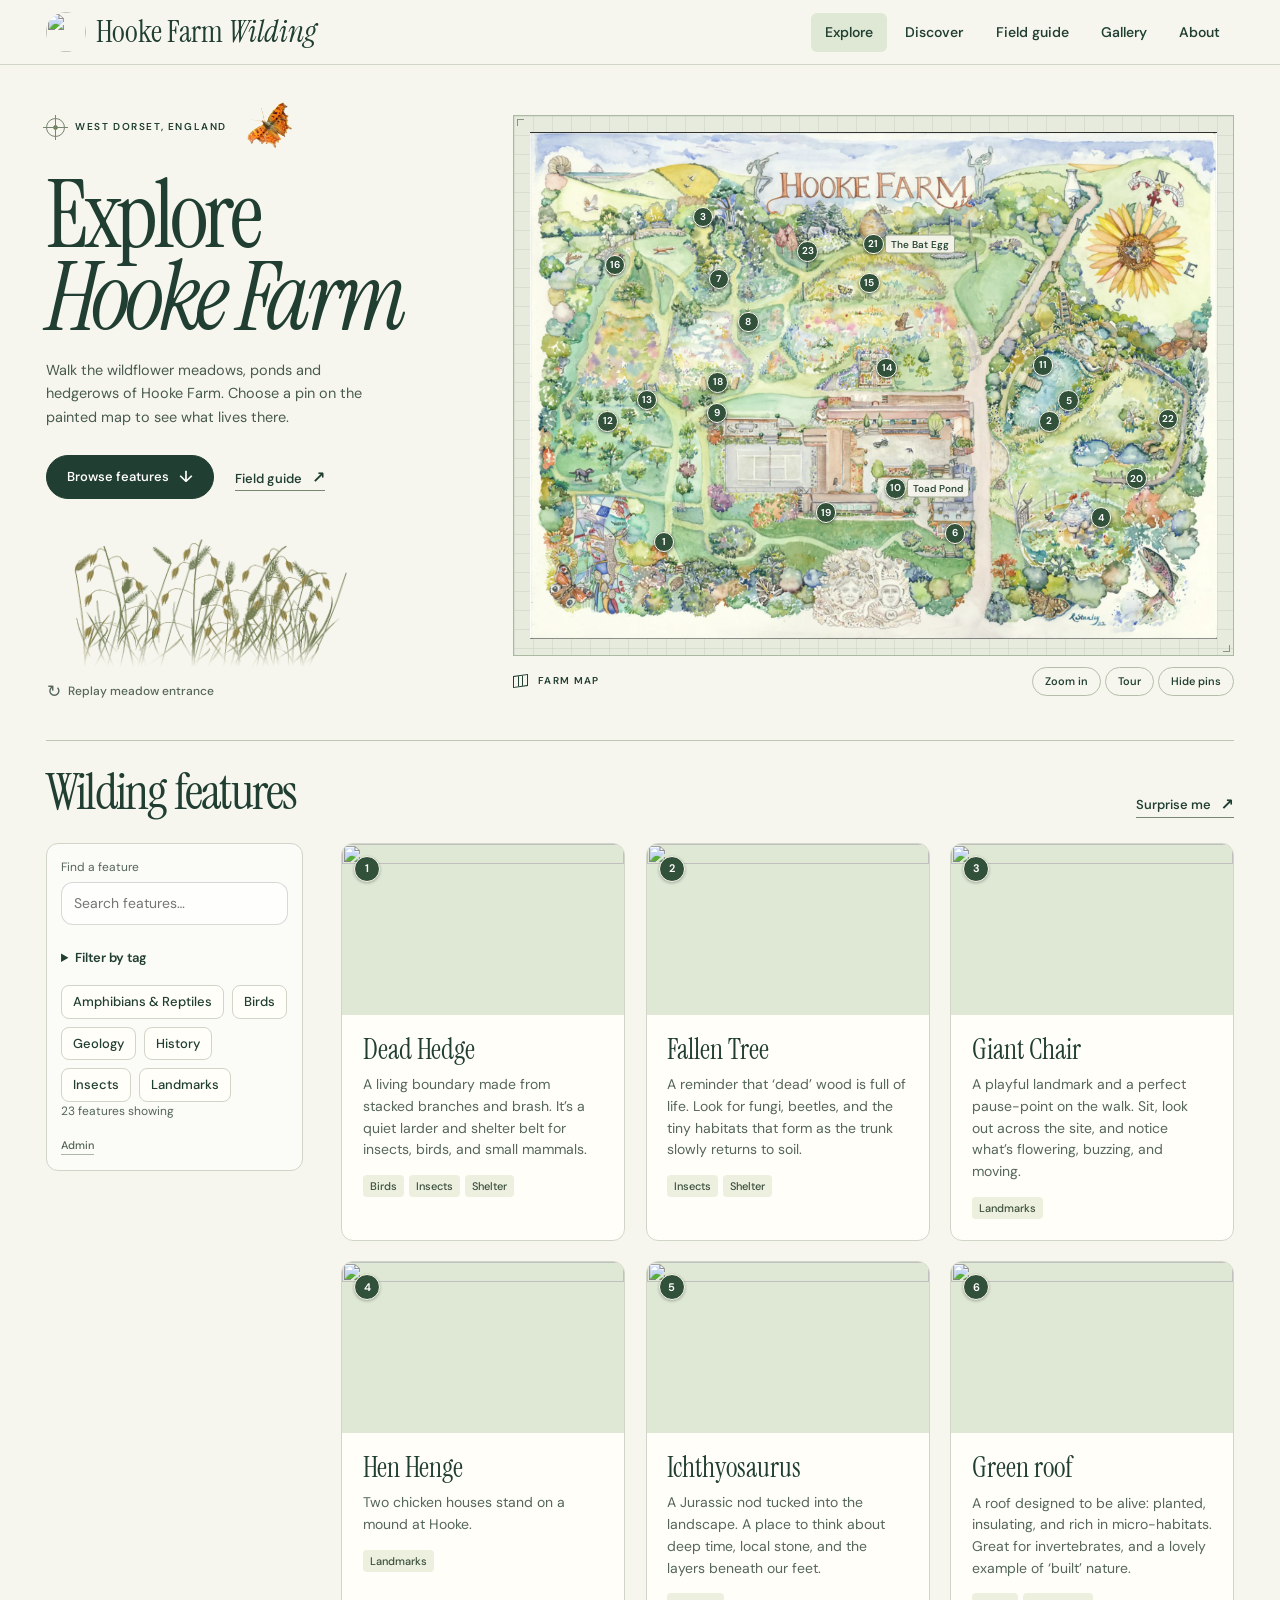
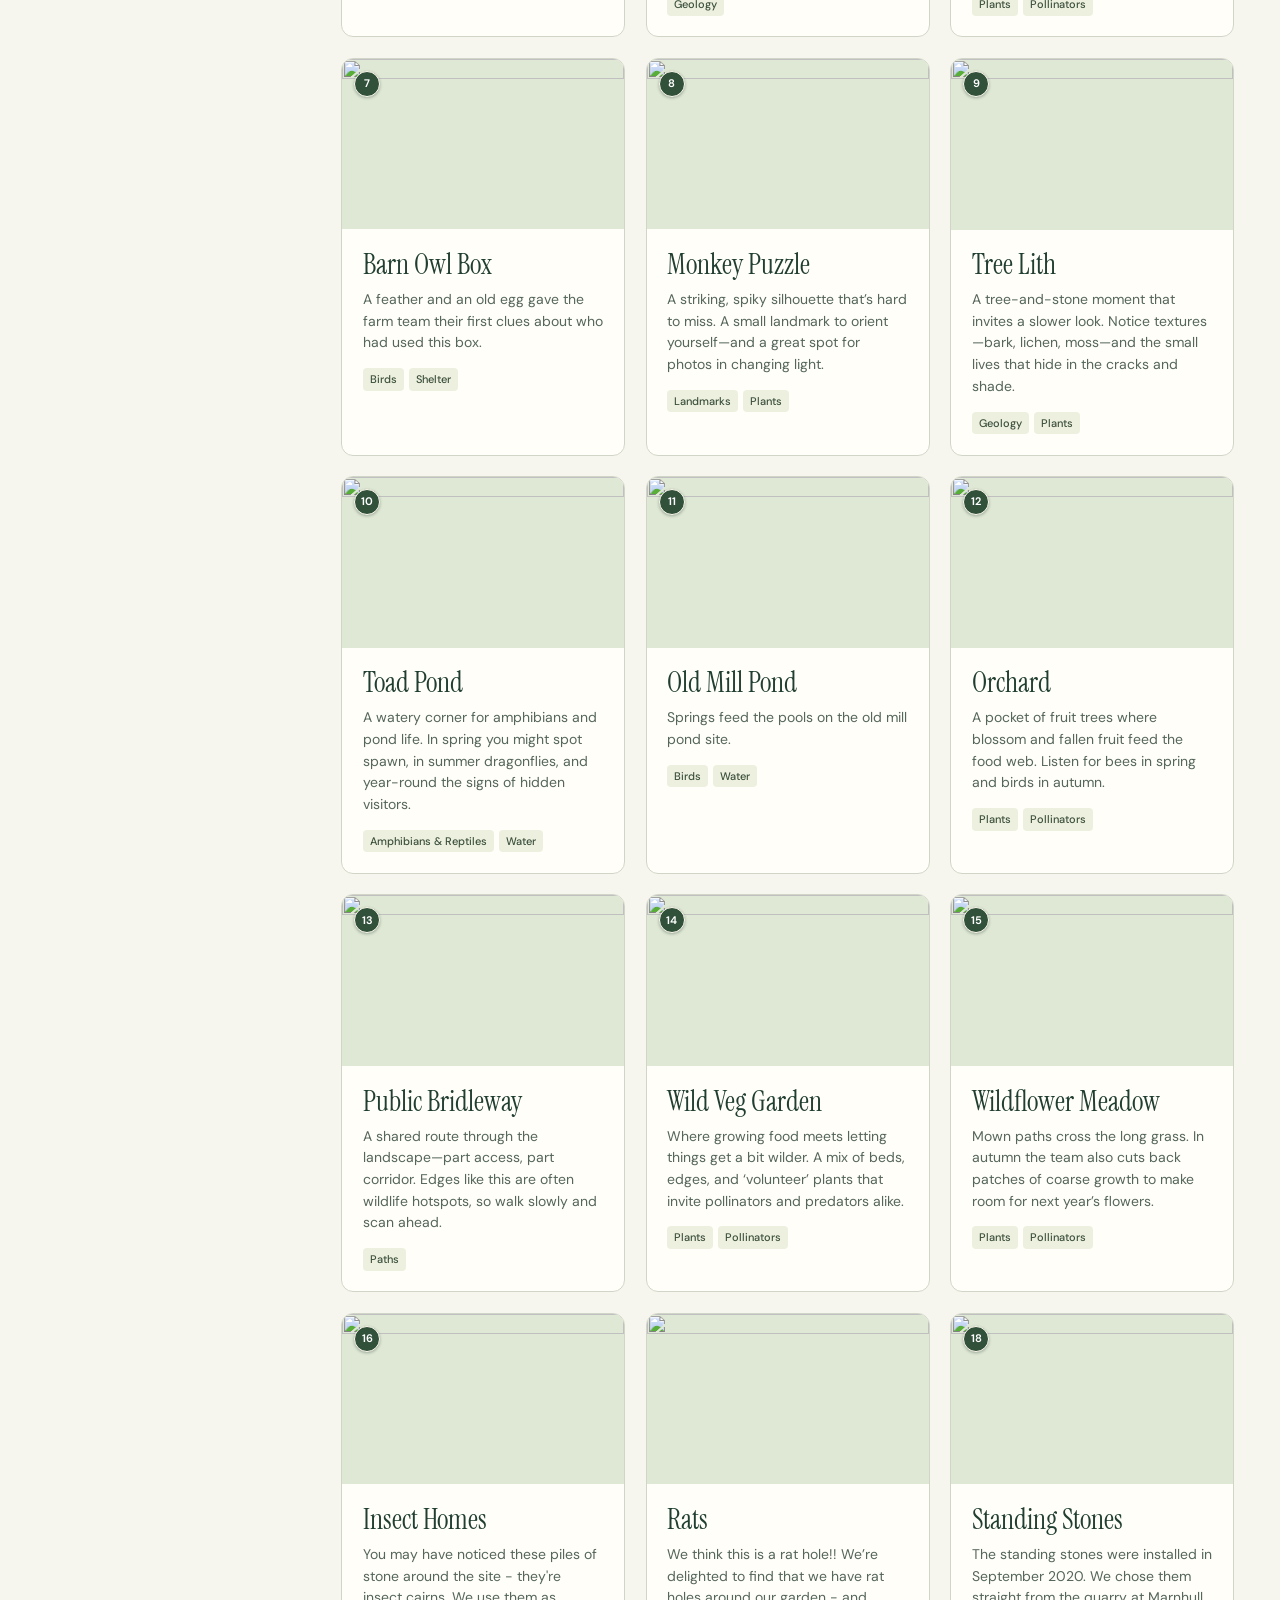
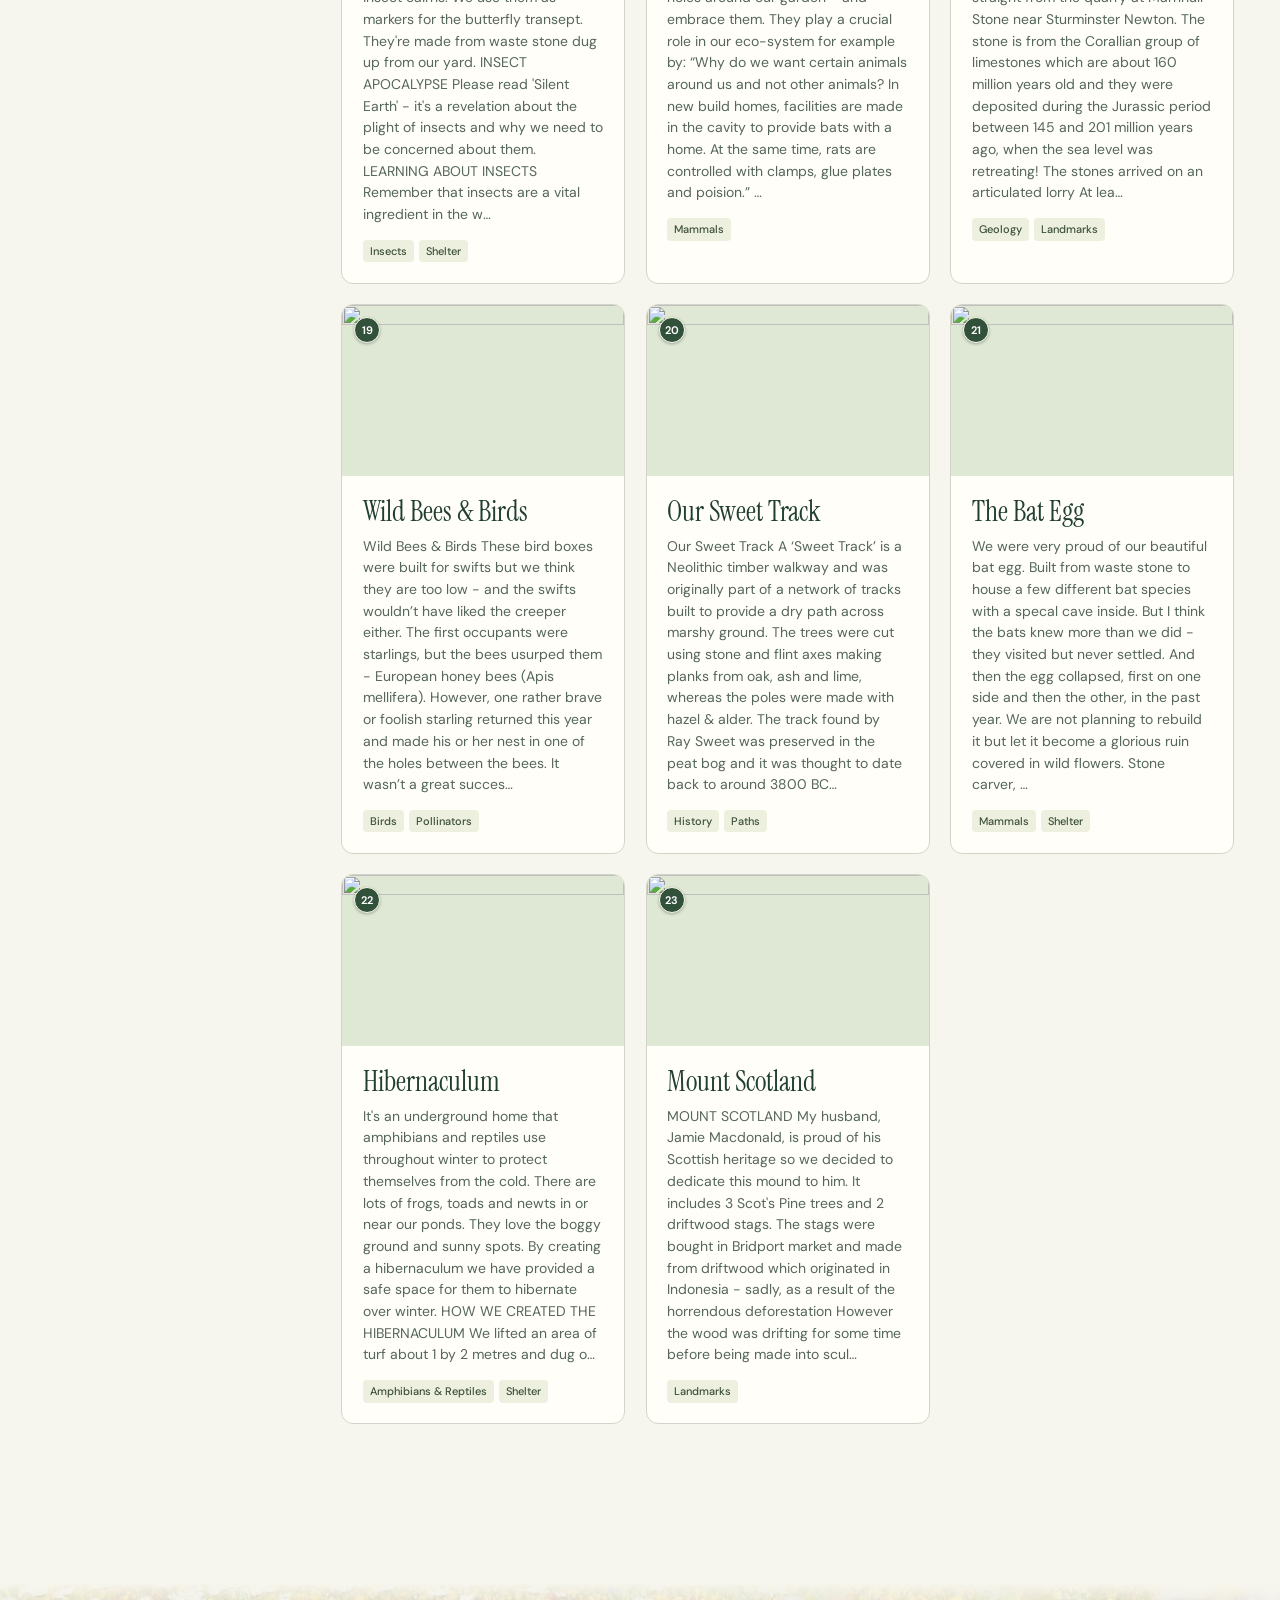
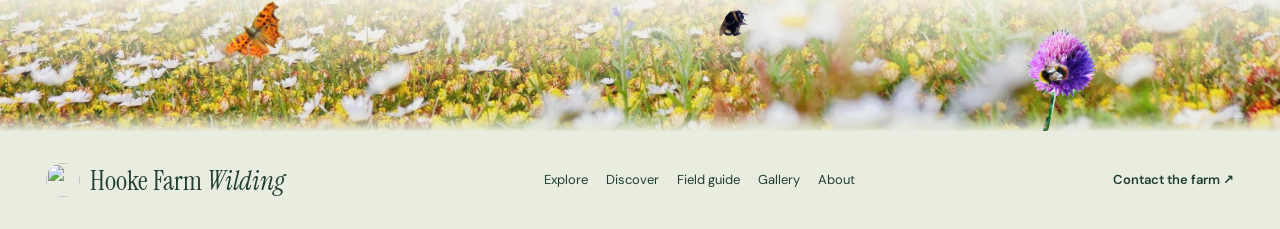
==== commit 2223e094: "update: bring the farm accounts into the visitor guide Connect six map stops, the mole field plate a" ====
--- a/index.html
+++ b/index.html
@@ -197,6 +197,7 @@
             <section>
               <h2>The story</h2>
               <div id="modalNarrative"></div>
+              <a id="featureStorySource" hidden target="_blank" rel="noopener noreferrer"></a>
             </section>
             <section>
               <h2>Seasonal notes</h2>
@@ -515,12 +516,12 @@
       </div>
     </dialog>
 
-    <script src="./data/features-data.js?v=stones-study"></script>
+    <script src="./data/features-data.js?v=farm-accounts"></script>
     <script src="./data/bat-egg-study.js?v=stones-study"></script>
     <script src="./data/standing-stones-study.js?v=stones-study"></script>
     <script src="./data/our-sweet-track-study.js?v=paths-study"></script>
     <script src="./data/public-bridleway-study.js?v=paths-study"></script>
-    <script src="./app.js?v=paths-study"></script>
+    <script src="./app.js?v=farm-accounts"></script>
     <script src="./nav.js?v=atlas-20261121"></script>
   </body>
 </html>
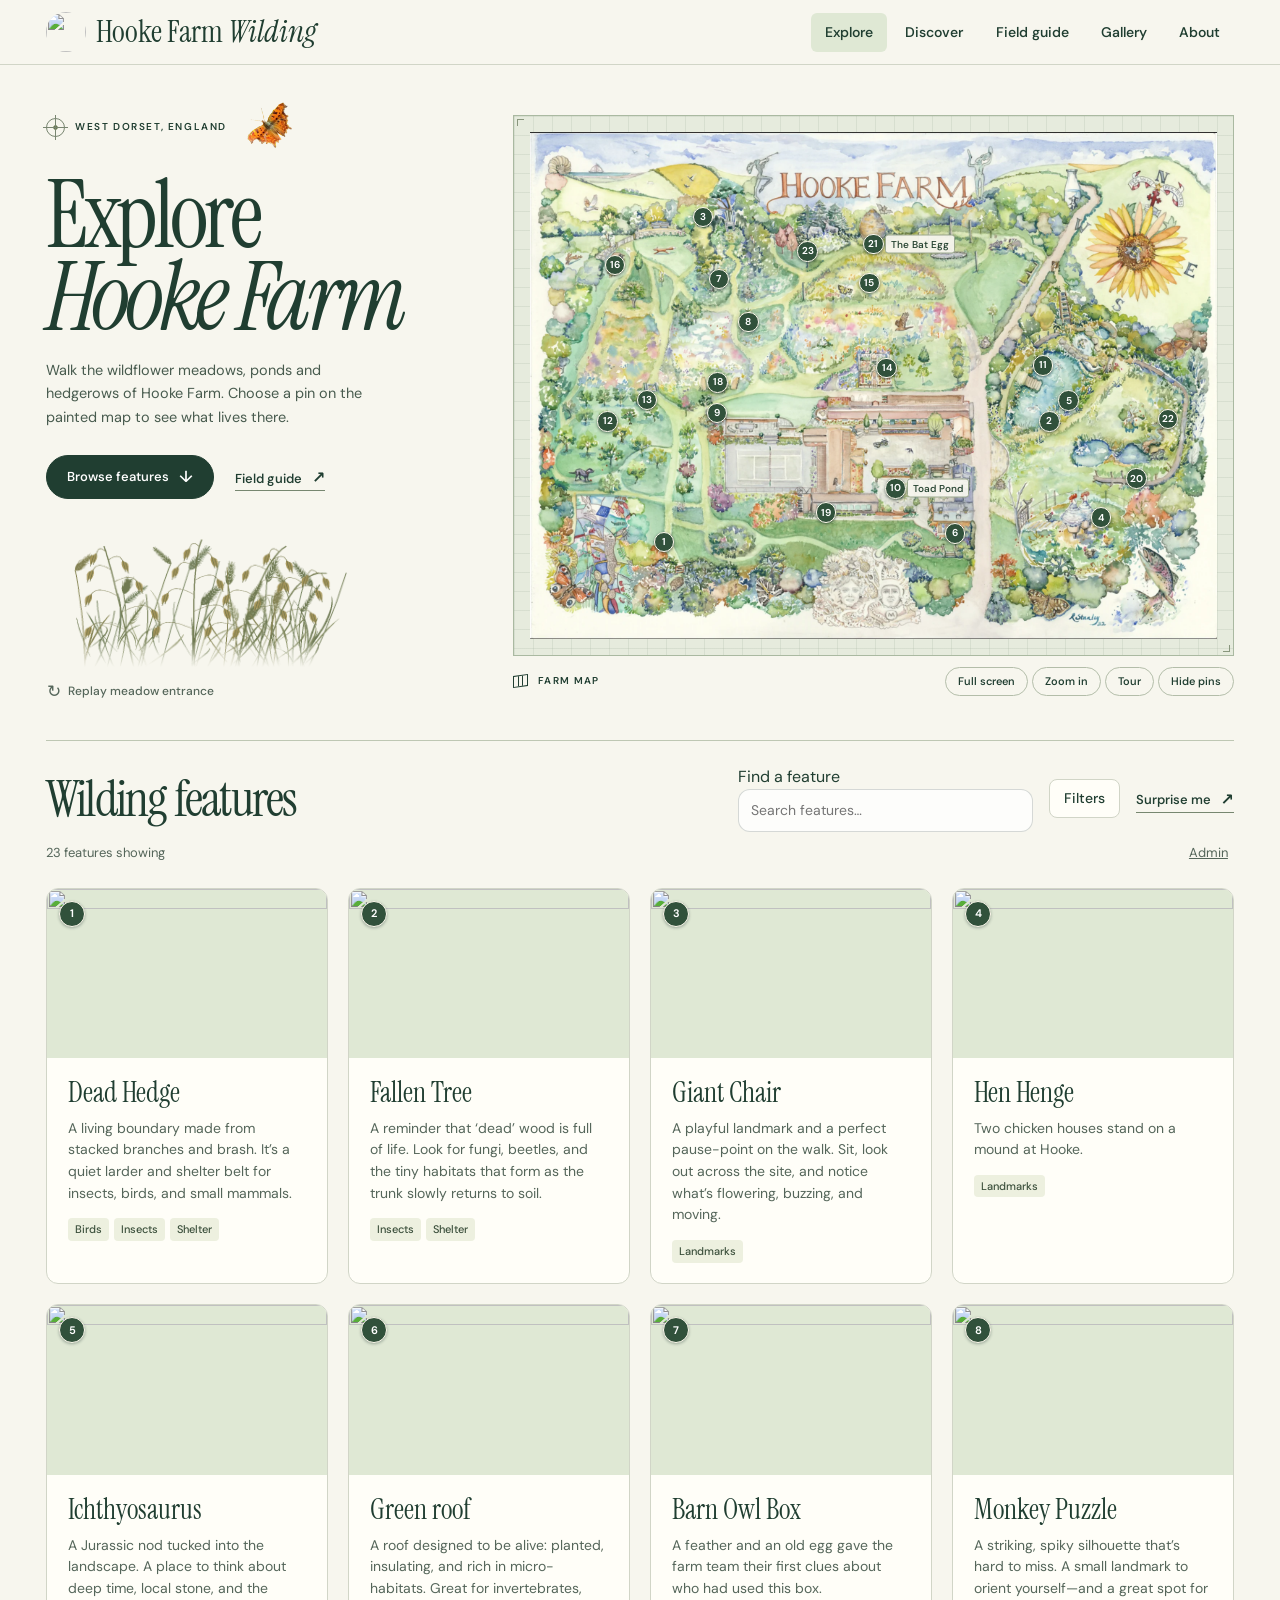
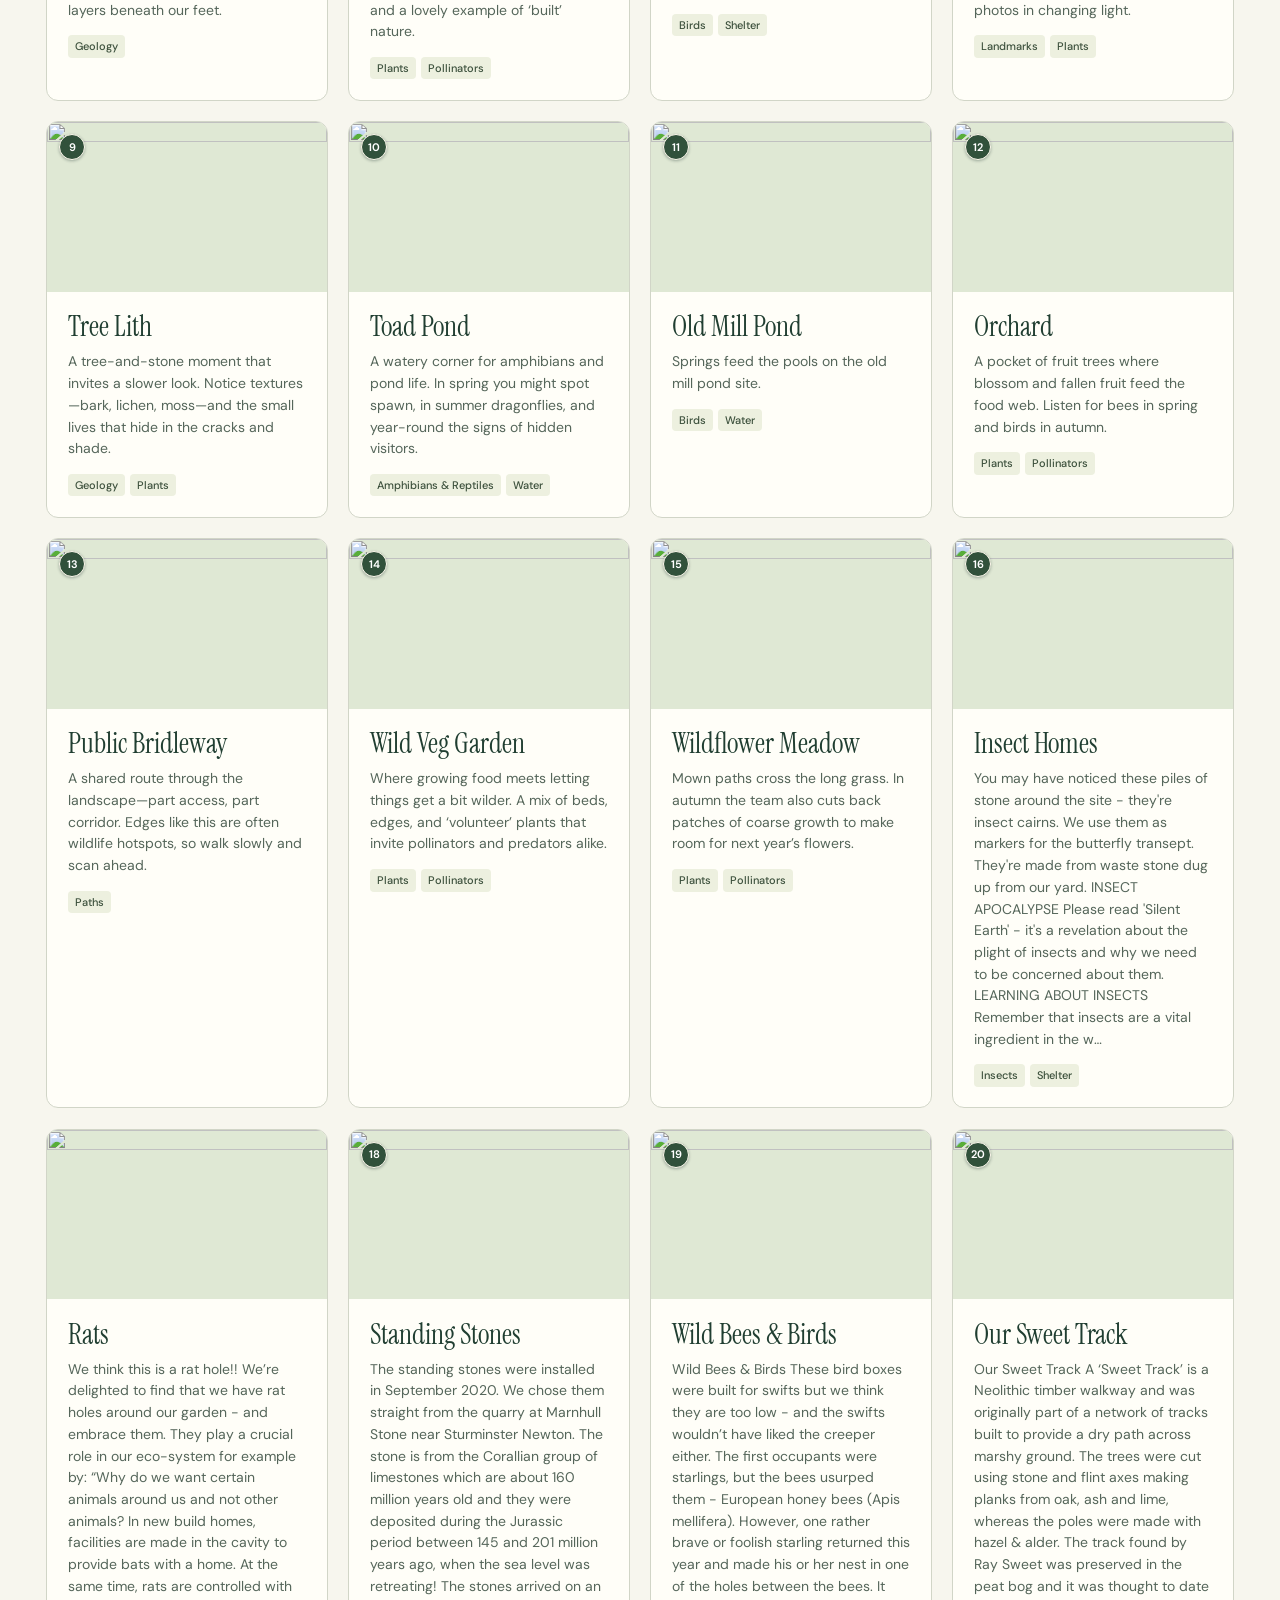
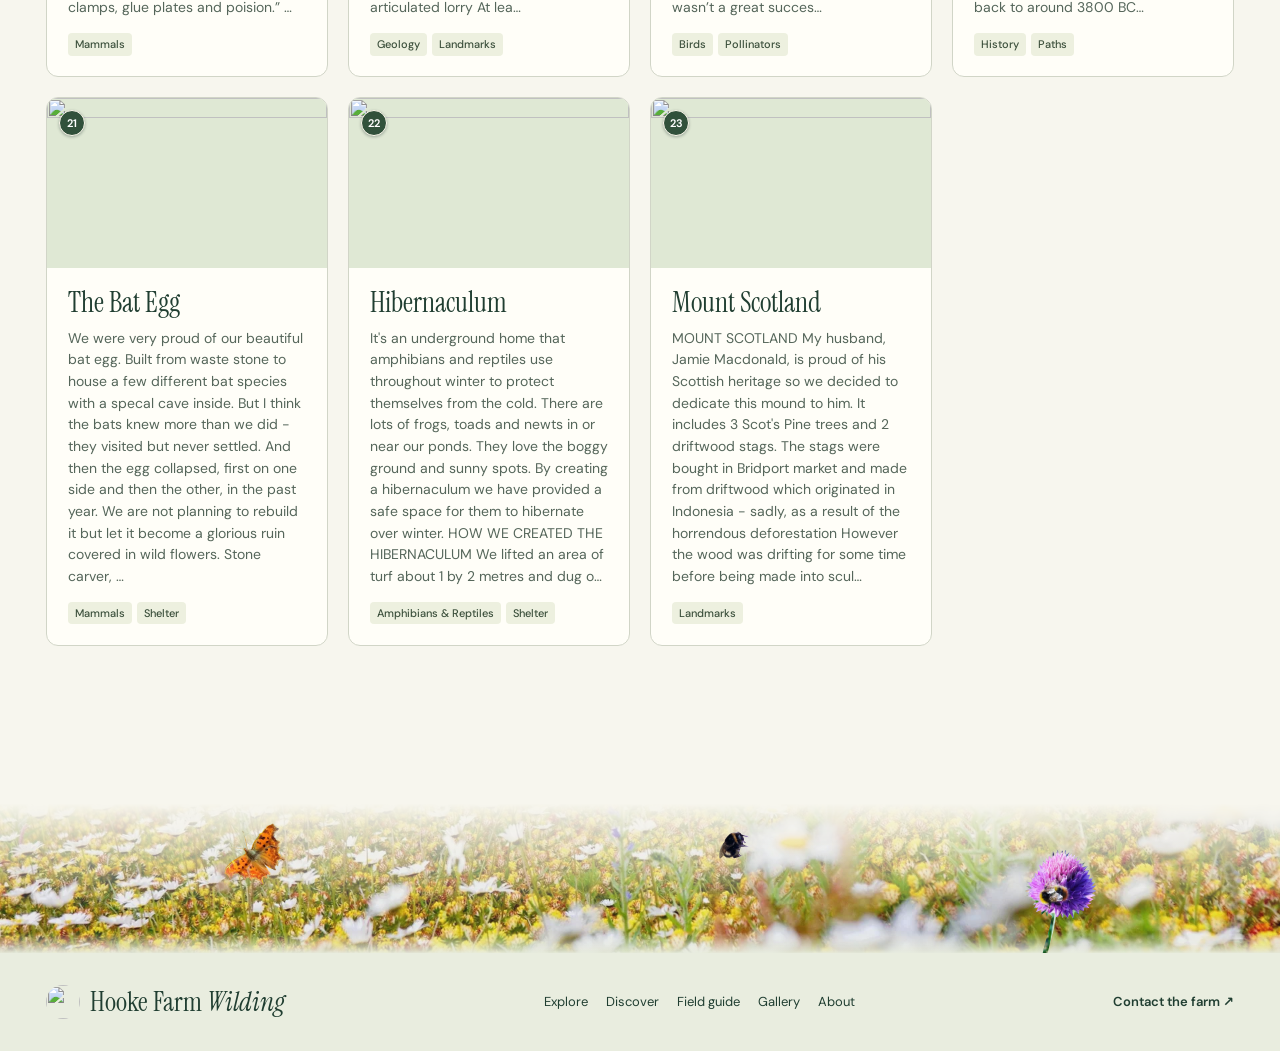
==== commit a093b072: "update: expand the farm map and give the feature cards more room Keep tour and pin controls availabl" ====
--- a/index.html
+++ b/index.html
@@ -12,8 +12,8 @@
     <link rel="apple-touch-icon" href="./assets/sunflower.webp" />
     <link rel="stylesheet" href="./styles.css?v=atlas-20261121" />
     <link rel="stylesheet" href="./feature-view.css?v=photo-study" />
-    <link rel="stylesheet" href="./arrival.css?v=meadow-3" />
-    <script src="./arrival.js?v=meadow-2"></script>
+    <link rel="stylesheet" href="./arrival.css?v=atlas-controls" />
+    <script src="./arrival.js?v=atlas-controls"></script>
     <link rel="stylesheet" href="./wildlife.css?v=verge-2" />
     <script defer src="./wildlife.js?v=verge-2"></script>
   </head>
@@ -58,6 +58,7 @@
           <div class="atlas-study" aria-hidden="true"></div>
           <button class="atlas-replay" id="arrivalReplay" type="button" hidden><span aria-hidden="true">↻</span> Replay meadow entrance</button>
         </div>
+        <dialog class="atlas-map-dialog" id="atlasDialog" aria-label="Full-screen farm map"></dialog>
         <div class="atlas-plate" id="farm-map">
           <div class="atlas-mat">
             <div class="atlas-viewport" id="atlasViewport">
@@ -87,6 +88,7 @@
           <div class="atlas-caption">
             <div class="atlas-map-name"><span class="atlas-map-symbol" aria-hidden="true"></span> Farm map</div>
             <div class="atlas-tools" role="group" aria-label="Map controls">
+              <button type="button" id="atlasFullscreen" aria-pressed="false">Full screen</button>
               <button type="button" id="atlasZoom" aria-pressed="false">Zoom in</button>
               <button type="button" id="btnTour">Tour</button>
               <button type="button" id="togglePins">Hide pins</button>
@@ -109,27 +111,21 @@
         </div>
       </section>
       <header class="atlas-index-head" id="features">
-        <h2>Wilding features</h2>
-        <button class="atlas-link" id="btnRandom" type="button">Surprise me <span aria-hidden="true">↗</span></button>
+        <div class="atlas-index-bar">
+          <h2>Wilding features</h2>
+          <div class="atlas-index-tools">
+            <label class="atlas-search"><span class="sr-only">Find a feature</span><input id="search" class="input" type="search" placeholder="Search features…" /></label>
+            <button class="btn" id="tagToggle" type="button" aria-expanded="false" aria-controls="tagList">Filters</button>
+            <button class="atlas-link" id="btnRandom" type="button">Surprise me <span aria-hidden="true">↗</span></button>
+          </div>
+        </div>
+        <div class="taglist" id="tagList" role="group" aria-label="Filter features by tag" hidden></div>
+        <div class="atlas-index-status">
+          <span id="resultMeta" aria-live="polite"></span>
+          <button class="btn btn--small btn--ghost" id="clearFilters" type="button" hidden>Clear filters</button>
+          <button class="atlas-admin" id="btnAdmin" type="button">Admin</button>
+        </div>
       </header>
-      <aside class="sidebar" aria-label="Feature filters">
-        <div class="panel">
-          <label class="field">
-            <span class="field__label">Find a feature</span>
-            <input id="search" class="input" type="search" placeholder="Search features…" />
-          </label>
-          <div class="atlas-filters">
-            <details class="atlas-filter-details">
-              <summary>Filter by tag</summary>
-              <div class="taglist" id="tagList" role="group" aria-label="Tags"></div>
-            </details>
-            <div class="hero__chips" id="quickChips" aria-label="Quick filters"></div>
-            <button class="btn btn--small btn--ghost" id="clearFilters" type="button" hidden>Clear filters</button>
-          </div>
-          <div class="panel__meta" id="resultMeta" aria-live="polite"></div>
-          <button class="atlas-admin" id="btnAdmin" type="button">Admin</button>
-        </div>
-      </aside>
       <section class="content" aria-label="Features">
         <div class="grid" id="grid" aria-live="polite"></div>
       </section>
@@ -521,7 +517,7 @@
     <script src="./data/standing-stones-study.js?v=stones-study"></script>
     <script src="./data/our-sweet-track-study.js?v=paths-study"></script>
     <script src="./data/public-bridleway-study.js?v=paths-study"></script>
-    <script src="./app.js?v=farm-accounts"></script>
+    <script src="./app.js?v=atlas-controls"></script>
     <script src="./nav.js?v=atlas-20261121"></script>
   </body>
 </html>
--- a/arrival.css
+++ b/arrival.css
@@ -5,8 +5,8 @@
   --atlas-paper: #f7f6ee;
   max-width: var(--page-width, 1360px);
   padding: 0 var(--gutter, 3.6vw) 64px;
-  grid-template-columns: minmax(205px, .72fr) minmax(0, 2.5fr);
-  grid-template-areas: "hero hero" "index index" "sidebar content";
+  grid-template-columns: minmax(0, 1fr);
+  grid-template-areas: "hero" "index" "content";
   gap: 24px clamp(22px, 3vw, 44px);
   color: var(--atlas-ink);
   font-family: var(--sans, system-ui, sans-serif);
@@ -144,17 +144,34 @@
   clip-path: none; width: max-content; height: auto; max-width: 136px; left: 50%; bottom: calc(100% + 4px);
   transform: translateX(-50%); pointer-events: none;
 }
-.atlas-index-head {
-  grid-area: index; scroll-margin-top: 86px;
-  display: flex; align-items: baseline; justify-content: space-between; gap: 16px;
-}
+.atlas-index-head { grid-area: index; scroll-margin-top: 86px; }
+.atlas-index-bar, .atlas-index-tools, .atlas-index-status {
+  display: flex; align-items: center; flex-wrap: wrap; gap: 10px 16px;
+}
+.atlas-index-bar { justify-content: space-between; }
 .atlas-index-head h2 { margin: 0; font: 400 clamp(38px, 4vw, 61px)/1.05 var(--display, Georgia, serif); letter-spacing: -.035em; }
-.atlas-filter-details { margin: 15px 0 0; }
-.atlas-filter-details summary { cursor: pointer; font-size: 13px; font-weight: 600; padding: 8px 0; }
-.atlas-filter-details .taglist { margin-top: 8px; }
-.atlas-filter-details[open] + .hero__chips { display: none; }
-.atlas-admin { border: none; border-bottom: 1px solid #abb6a6; padding: 5px 0 2px; margin-top: 14px; color: #506452; background: none; font: 500 11px/1.2 var(--sans, system-ui, sans-serif); cursor: pointer; }
-.atlas-filters #clearFilters { margin-top: 8px; }
+.atlas-search { flex: 1 1 170px; }
+.atlas-index-tools { max-width: 100%; }
+.atlas-index-head .taglist { margin-top: 14px; }
+.atlas-index-status { margin-top: 10px; font-size: 13px; color: var(--muted); }
+.atlas-admin { margin-left: auto; border: 0; background: none; color: inherit; cursor: pointer; text-decoration: underline; }
+.atlas-map-dialog[open], .atlas-plate:fullscreen {
+  box-sizing: border-box; inset: 0; width: 100%; height: 100%; max-width: none; max-height: none;
+  margin: 0; padding: 0; border: 0; background: var(--atlas-paper); color: var(--atlas-ink);
+}
+.atlas-map-dialog[open] .atlas-plate, .atlas-plate:fullscreen {
+  display: flex; flex-direction: column; width: 100%; height: 100%; padding: clamp(8px, 2vw, 22px);
+}
+.atlas-plate.is-expanded .atlas-mat {
+  flex: 1; min-height: 0; container-type: size; display: grid; place-items: center; padding: 4px;
+}
+.atlas-plate.is-expanded .atlas-viewport { width: min(100cqw, calc(100cqh * 19 / 14)); }
+.atlas-plate.is-expanded .atlas-viewport.is-enlarged { width: 100%; height: 100%; }
+.atlas-plate.is-expanded .atlas-viewport.is-enlarged .atlas-map { width: max(180%, calc(100cqh * 19 / 14)); }
+.atlas-plate.is-expanded .atlas-caption { flex-wrap: wrap; }
+.atlas-plate.is-expanded .tour-panel { max-height: 32%; overflow: auto; }
+body:has(.atlas-map-dialog[open]) { overflow: hidden; }
+.explore-layout #grid { grid-template-columns: repeat(auto-fill, minmax(min(100%, 260px), 1fr)); }
 @media (min-width: 1200px) {
   .farm-atlas { padding-top: 36px; padding-bottom: 30px; }
 }
@@ -164,7 +181,7 @@
   .atlas-study { height: 70px; }
 }
 @media (max-width: 740px) {
-  .page-map .explore-layout { grid-template-columns: minmax(0,1fr); grid-template-areas: "hero" "index" "sidebar" "content"; gap: 16px; }
+  .page-map .explore-layout { grid-template-columns: minmax(0,1fr); grid-template-areas: "hero" "index" "content"; gap: 16px; }
   .farm-atlas { grid-template-columns: minmax(0,1fr); gap: 20px; padding: 24px 0 20px; }
   .atlas-intro { padding: 0; }
   .atlas-locale { font-size: 9px; }
@@ -183,7 +200,8 @@
   .page-map .atlas-map .pin__bubble { height: 18px; width: 18px; }
   .atlas-map .pin::after { font-size: 9px; }
   .atlas-index-head { padding-top: 6px; }
-  .atlas-filters .hero__chips { gap: 5px; margin-top: 2px; }
+  .atlas-index-tools { width: 100%; }
+  .atlas-caption { flex-wrap: wrap; }
 }
 @media (max-width: 365px) {
   .atlas-intro h1 { font-size: 47px; }
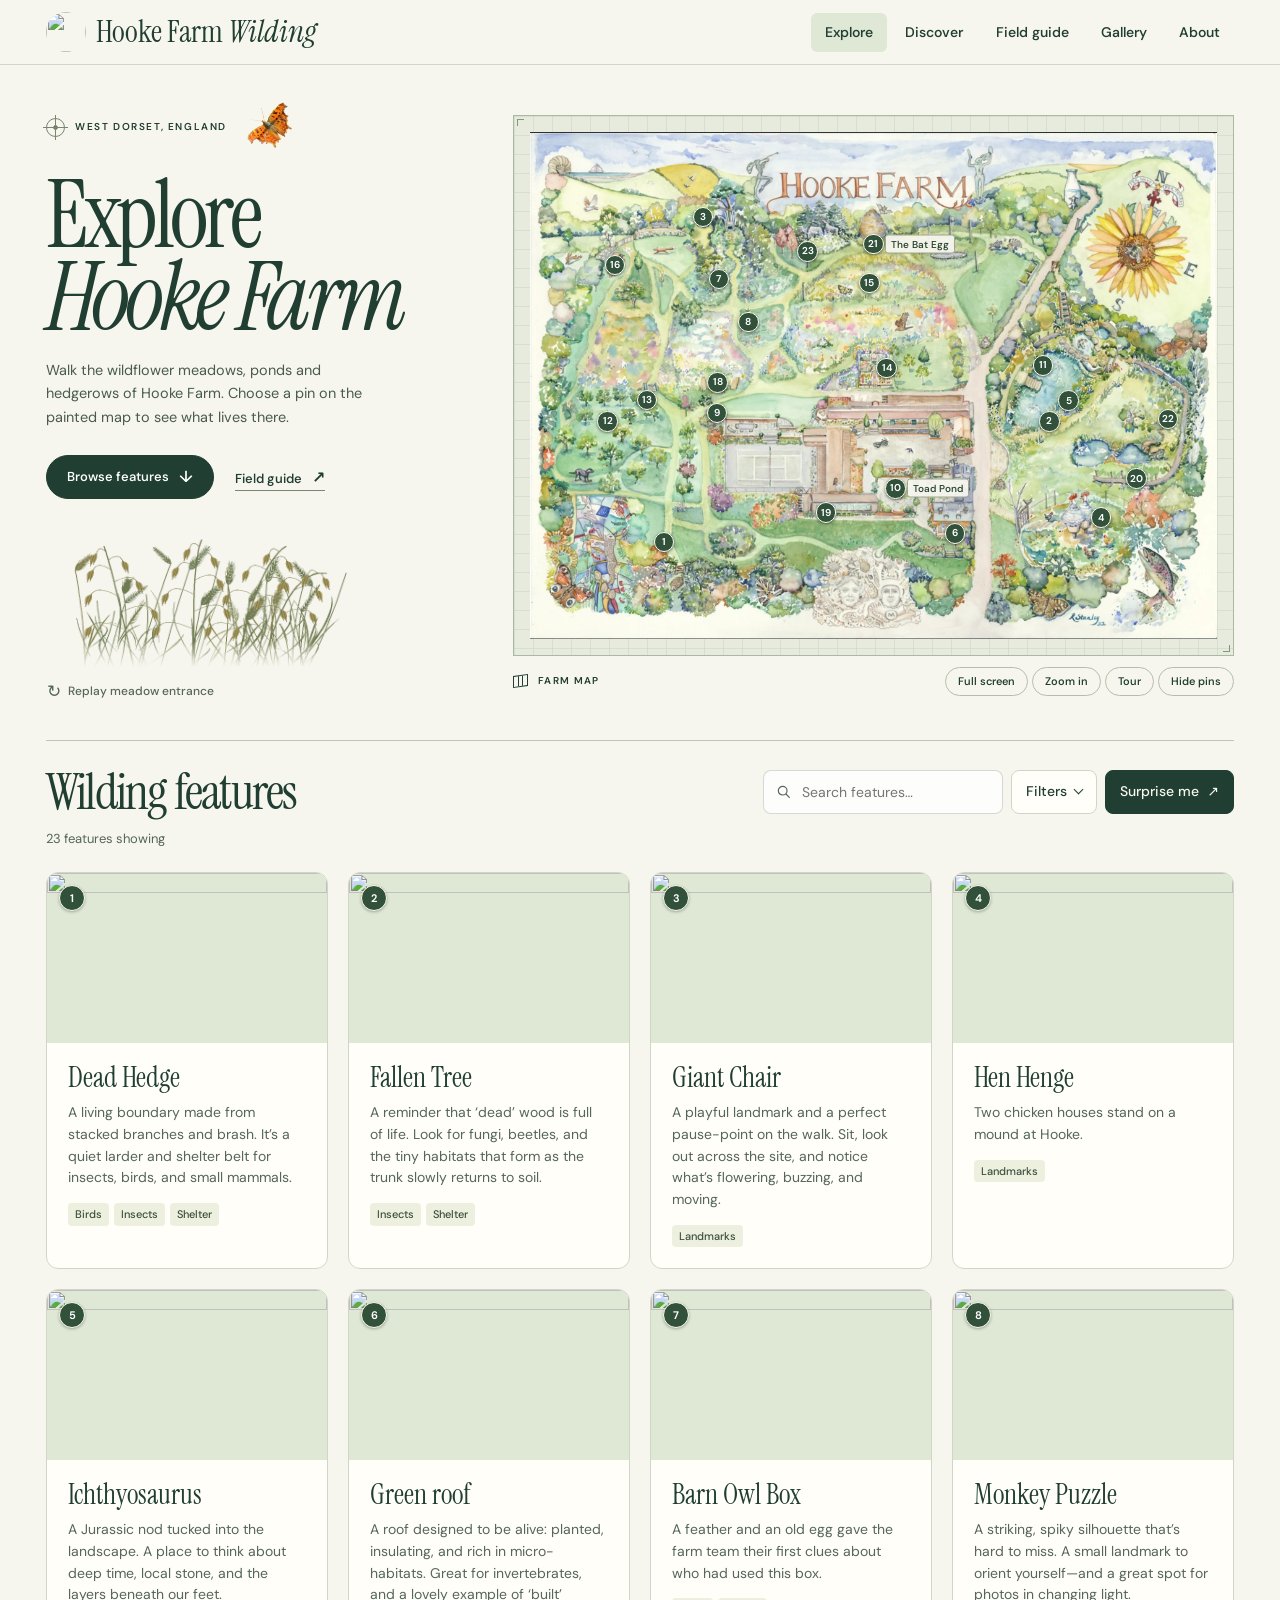
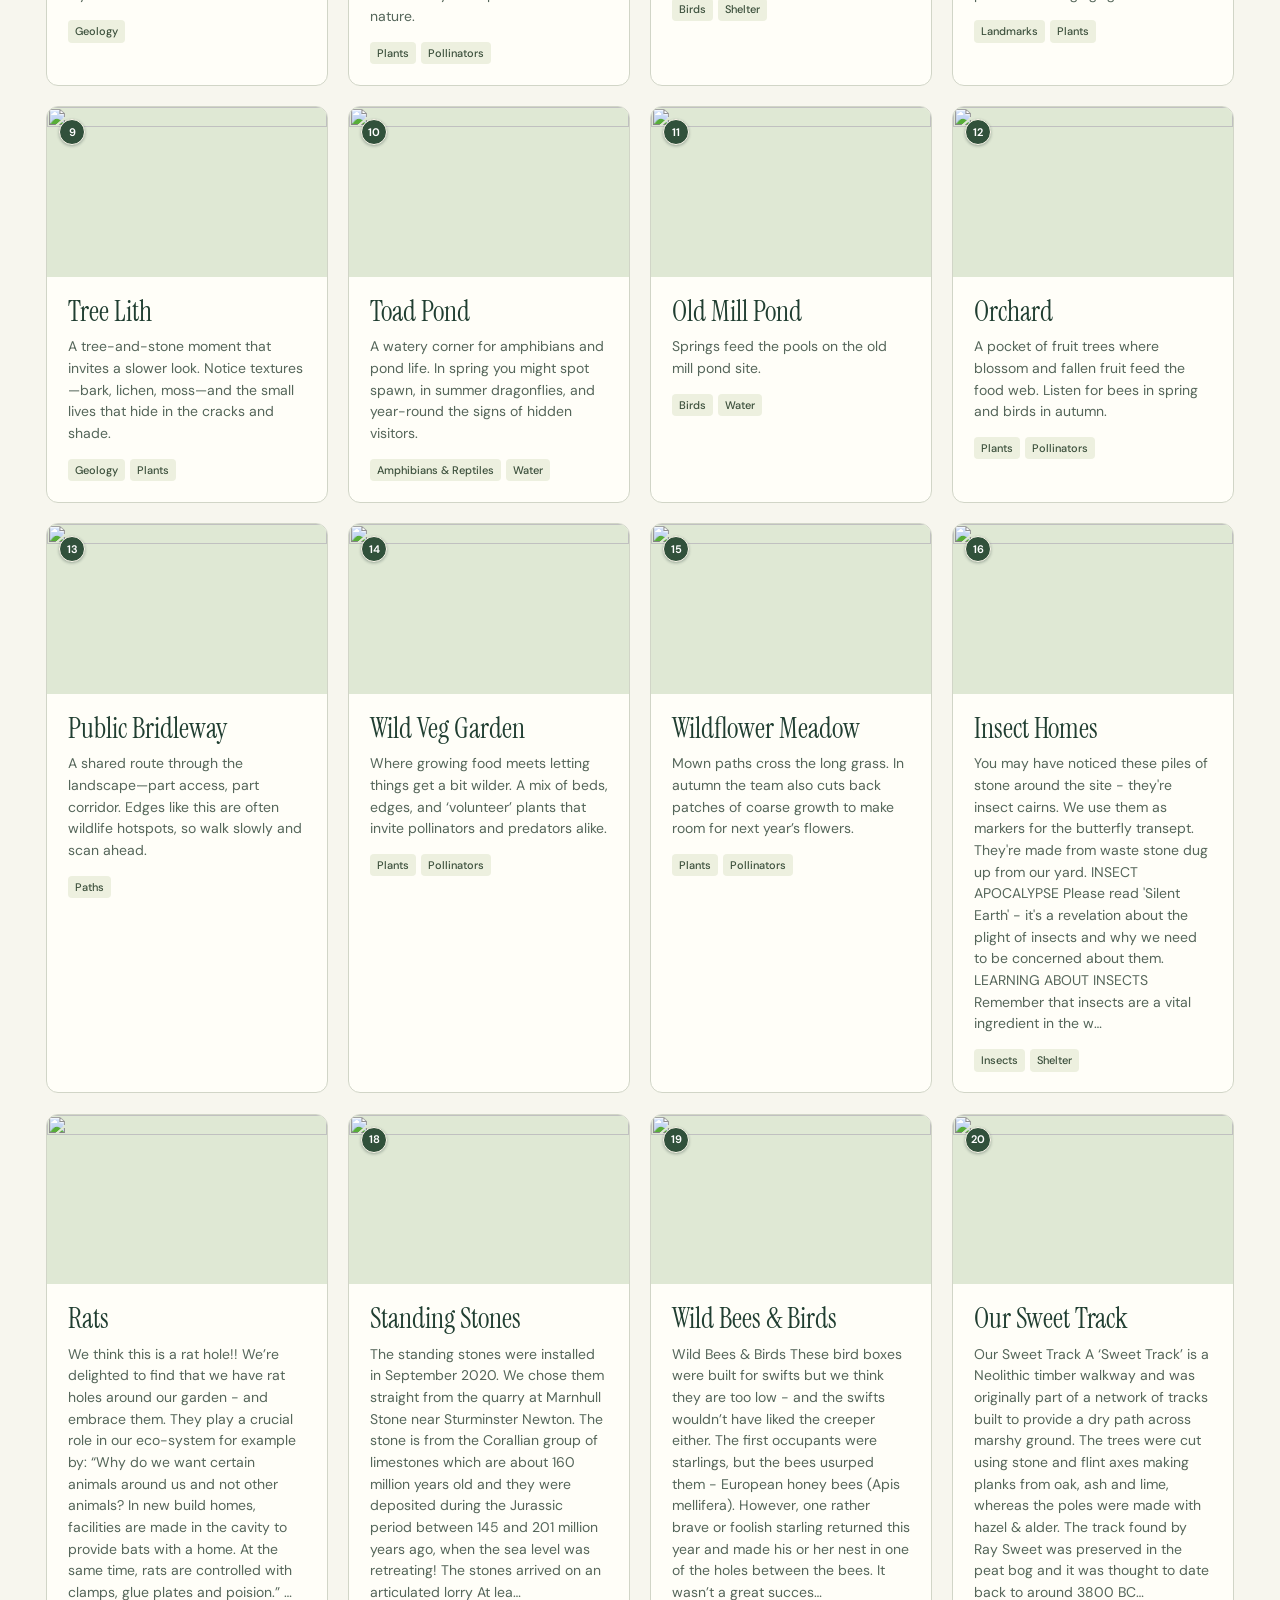
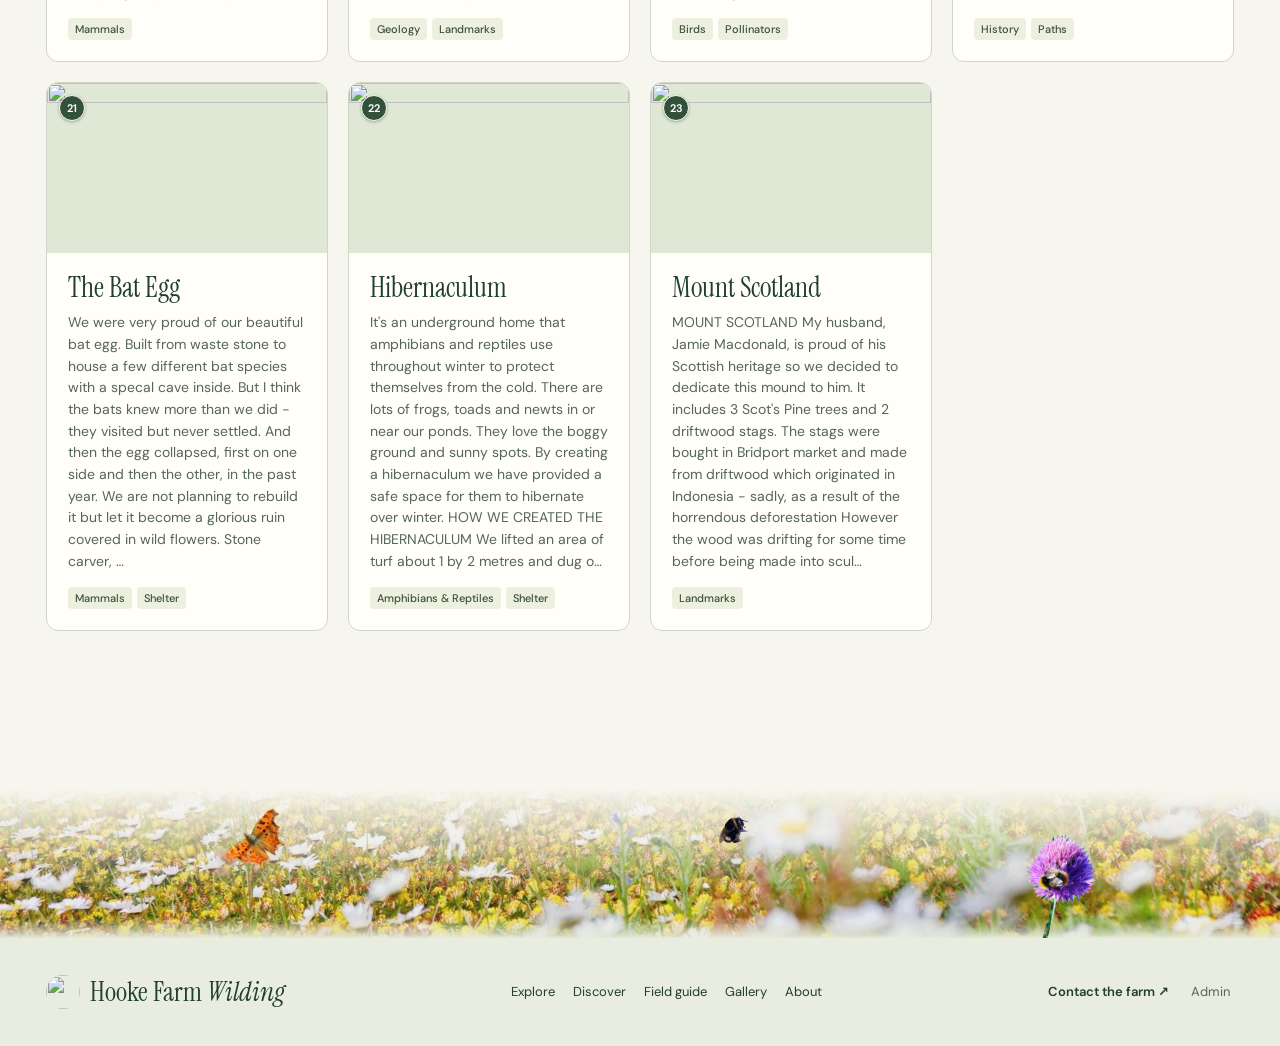
==== commit bc41071c: "Align the Wilding features toolbar and move Admin to the footer Keep search and both browsing action" ====
--- a/index.html
+++ b/index.html
@@ -12,7 +12,7 @@
     <link rel="apple-touch-icon" href="./assets/sunflower.webp" />
     <link rel="stylesheet" href="./styles.css?v=atlas-20261121" />
     <link rel="stylesheet" href="./feature-view.css?v=photo-study" />
-    <link rel="stylesheet" href="./arrival.css?v=atlas-controls" />
+    <link rel="stylesheet" href="./arrival.css?v=feature-toolbar" />
     <script src="./arrival.js?v=atlas-controls"></script>
     <link rel="stylesheet" href="./wildlife.css?v=verge-2" />
     <script defer src="./wildlife.js?v=verge-2"></script>
@@ -114,16 +114,18 @@
         <div class="atlas-index-bar">
           <h2>Wilding features</h2>
           <div class="atlas-index-tools">
-            <label class="atlas-search"><span class="sr-only">Find a feature</span><input id="search" class="input" type="search" placeholder="Search features…" /></label>
+            <label class="atlas-search">
+              <svg aria-hidden="true" width="16" height="16" viewBox="0 0 24 24" fill="none" stroke="currentColor" stroke-width="1.8" stroke-linecap="round"><circle cx="10" cy="10" r="6.5"/><path d="m15 15 5 5"/></svg>
+              <input id="search" class="input" type="search" aria-label="Find a feature" placeholder="Search features…" />
+            </label>
             <button class="btn" id="tagToggle" type="button" aria-expanded="false" aria-controls="tagList">Filters</button>
-            <button class="atlas-link" id="btnRandom" type="button">Surprise me <span aria-hidden="true">↗</span></button>
+            <button class="btn atlas-surprise" id="btnRandom" type="button">Surprise me <span aria-hidden="true">↗</span></button>
           </div>
         </div>
         <div class="taglist" id="tagList" role="group" aria-label="Filter features by tag" hidden></div>
         <div class="atlas-index-status">
           <span id="resultMeta" aria-live="polite"></span>
           <button class="btn btn--small btn--ghost" id="clearFilters" type="button" hidden>Clear filters</button>
-          <button class="atlas-admin" id="btnAdmin" type="button">Admin</button>
         </div>
       </header>
       <section class="content" aria-label="Features">
@@ -139,7 +141,10 @@
           <a href="./field-guide.html">Field guide</a>
           <a href="./gallery.html">Gallery</a>
           <a href="./about.html">About</a></nav>
-        <a class="farm-footer__contact" href="mailto:julia@juliahailes.com">Contact the farm <span aria-hidden="true">↗</span></a>
+        <div class="farm-footer__utilities">
+          <a class="farm-footer__contact" href="mailto:julia@juliahailes.com">Contact the farm <span aria-hidden="true">↗</span></a>
+          <button class="atlas-admin" id="btnAdmin" type="button">Admin</button>
+        </div>
       </div>
     </footer>
 
--- a/arrival.css
+++ b/arrival.css
@@ -145,16 +145,32 @@
   transform: translateX(-50%); pointer-events: none;
 }
 .atlas-index-head { grid-area: index; scroll-margin-top: 86px; }
-.atlas-index-bar, .atlas-index-tools, .atlas-index-status {
+.atlas-index-bar, .atlas-index-status {
   display: flex; align-items: center; flex-wrap: wrap; gap: 10px 16px;
 }
 .atlas-index-bar { justify-content: space-between; }
 .atlas-index-head h2 { margin: 0; font: 400 clamp(38px, 4vw, 61px)/1.05 var(--display, Georgia, serif); letter-spacing: -.035em; }
-.atlas-search { flex: 1 1 170px; }
-.atlas-index-tools { max-width: 100%; }
+.atlas-index-tools {
+  display: grid; grid-template-columns: minmax(10rem, 15rem) auto auto; gap: 8px; align-items: stretch;
+}
+.atlas-search { position: relative; min-width: 0; }
+.atlas-search svg { position: absolute; left: 13px; top: 50%; transform: translateY(-50%); color: var(--muted); pointer-events: none; }
+.atlas-search .input, .atlas-index-tools .btn { min-height: 44px; border-radius: 8px; }
+.atlas-search .input { padding-inline-start: 38px; height: 100%; }
+.atlas-index-tools .btn { display: inline-flex; align-items: center; justify-content: center; gap: 8px; white-space: nowrap; }
+.atlas-index-tools [aria-expanded]::after {
+  content: ""; width: 6px; height: 6px; border: solid currentColor; border-width: 0 1.5px 1.5px 0;
+  transform: translateY(-2px) rotate(45deg);
+}
+.atlas-index-tools [aria-expanded="true"] { background: var(--sage); }
+.atlas-index-tools [aria-expanded="true"]::after { transform: translateY(2px) rotate(225deg); }
+.atlas-index-tools .atlas-surprise { background: var(--atlas-ink); border-color: var(--atlas-ink); color: var(--atlas-paper); }
+.atlas-index-tools .atlas-surprise:hover { background: #36553d; }
 .atlas-index-head .taglist { margin-top: 14px; }
 .atlas-index-status { margin-top: 10px; font-size: 13px; color: var(--muted); }
-.atlas-admin { margin-left: auto; border: 0; background: none; color: inherit; cursor: pointer; text-decoration: underline; }
+.farm-footer__utilities { display: flex; align-items: center; gap: 18px; }
+.atlas-admin { min-height: 44px; padding: 0 4px; border: 0; background: none; color: var(--muted); font: inherit; font-size: 13px; cursor: pointer; }
+.atlas-admin:hover { text-decoration: underline; }
 .atlas-map-dialog[open], .atlas-plate:fullscreen {
   box-sizing: border-box; inset: 0; width: 100%; height: 100%; max-width: none; max-height: none;
   margin: 0; padding: 0; border: 0; background: var(--atlas-paper); color: var(--atlas-ink);
@@ -200,8 +216,13 @@
   .page-map .atlas-map .pin__bubble { height: 18px; width: 18px; }
   .atlas-map .pin::after { font-size: 9px; }
   .atlas-index-head { padding-top: 6px; }
-  .atlas-index-tools { width: 100%; }
+  .atlas-index-tools { width: 100%; grid-template-columns: minmax(0, 1fr) auto auto; }
   .atlas-caption { flex-wrap: wrap; }
+}
+@media (max-width: 480px) {
+  .atlas-index-tools { grid-template-columns: repeat(2, minmax(0, 1fr)); }
+  .atlas-search { grid-column: 1 / -1; }
+  .atlas-search .input { font-size: 16px; }
 }
 @media (max-width: 365px) {
   .atlas-intro h1 { font-size: 47px; }
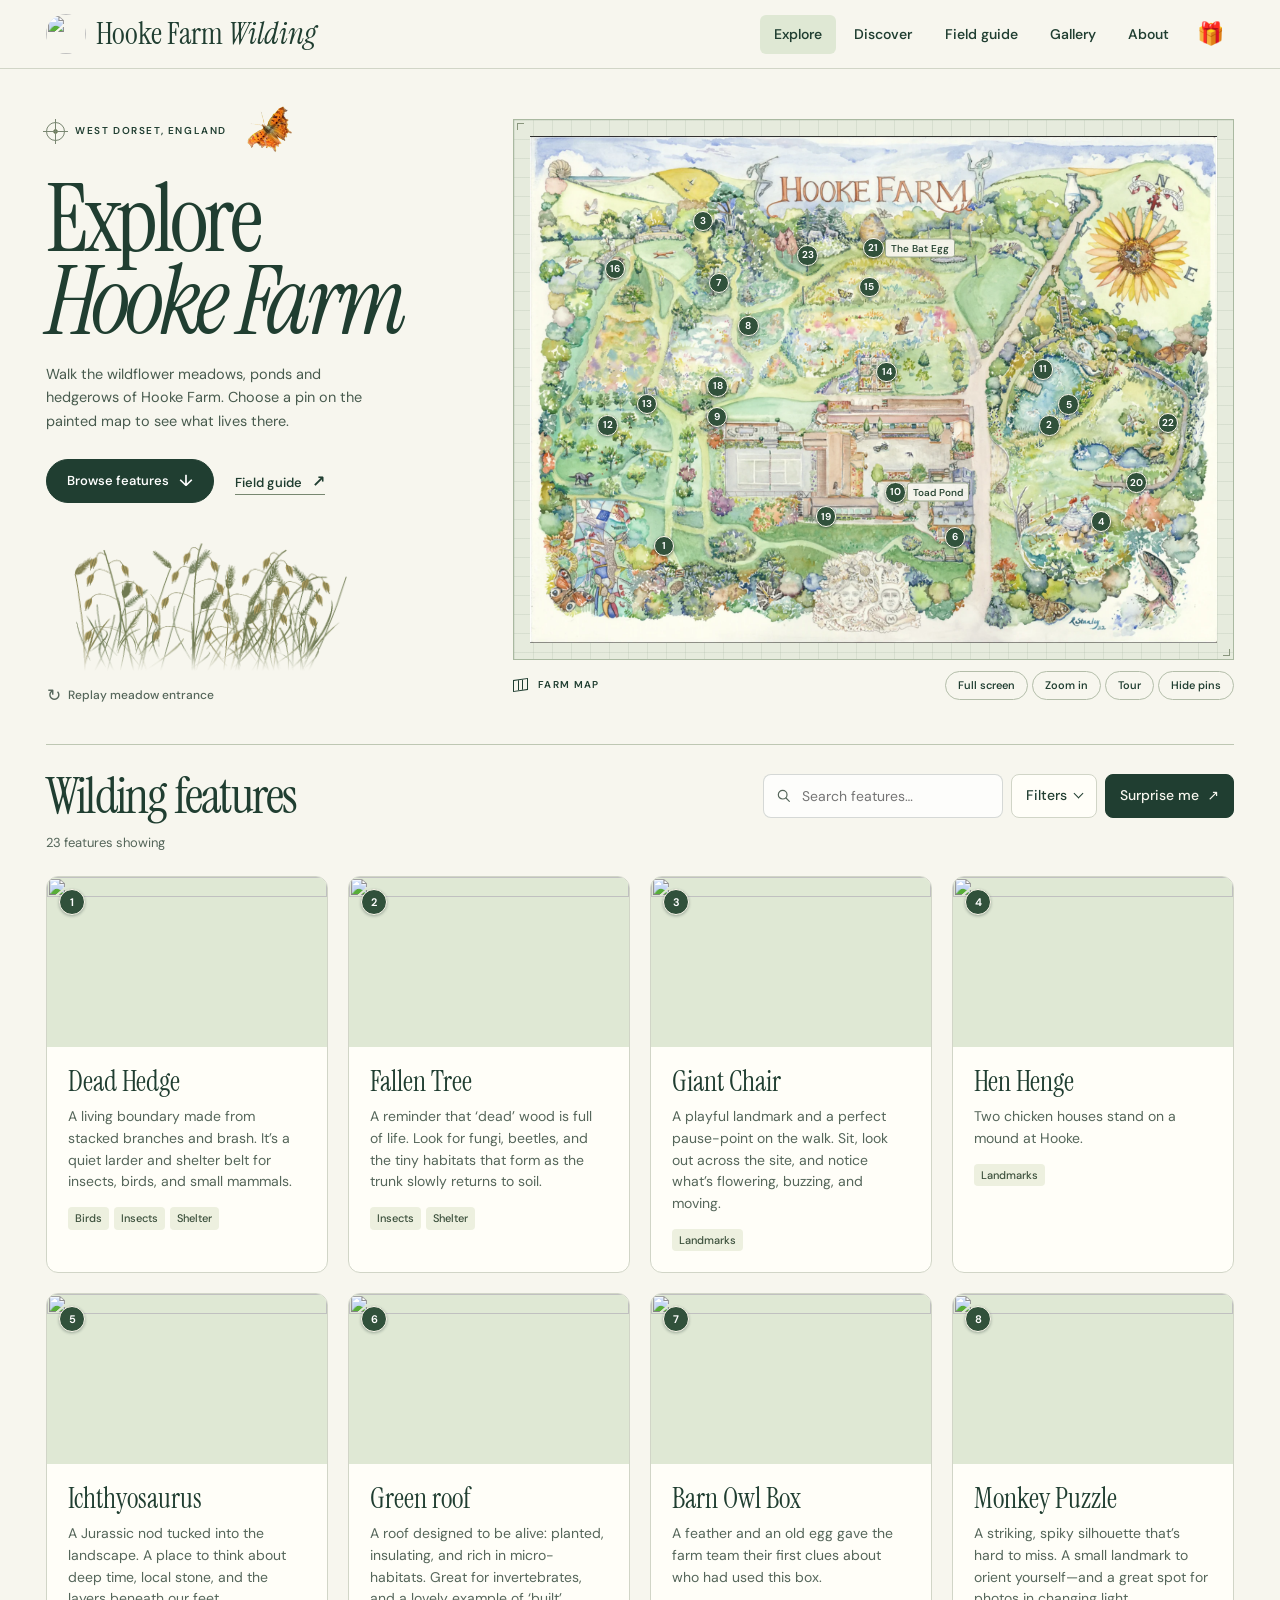
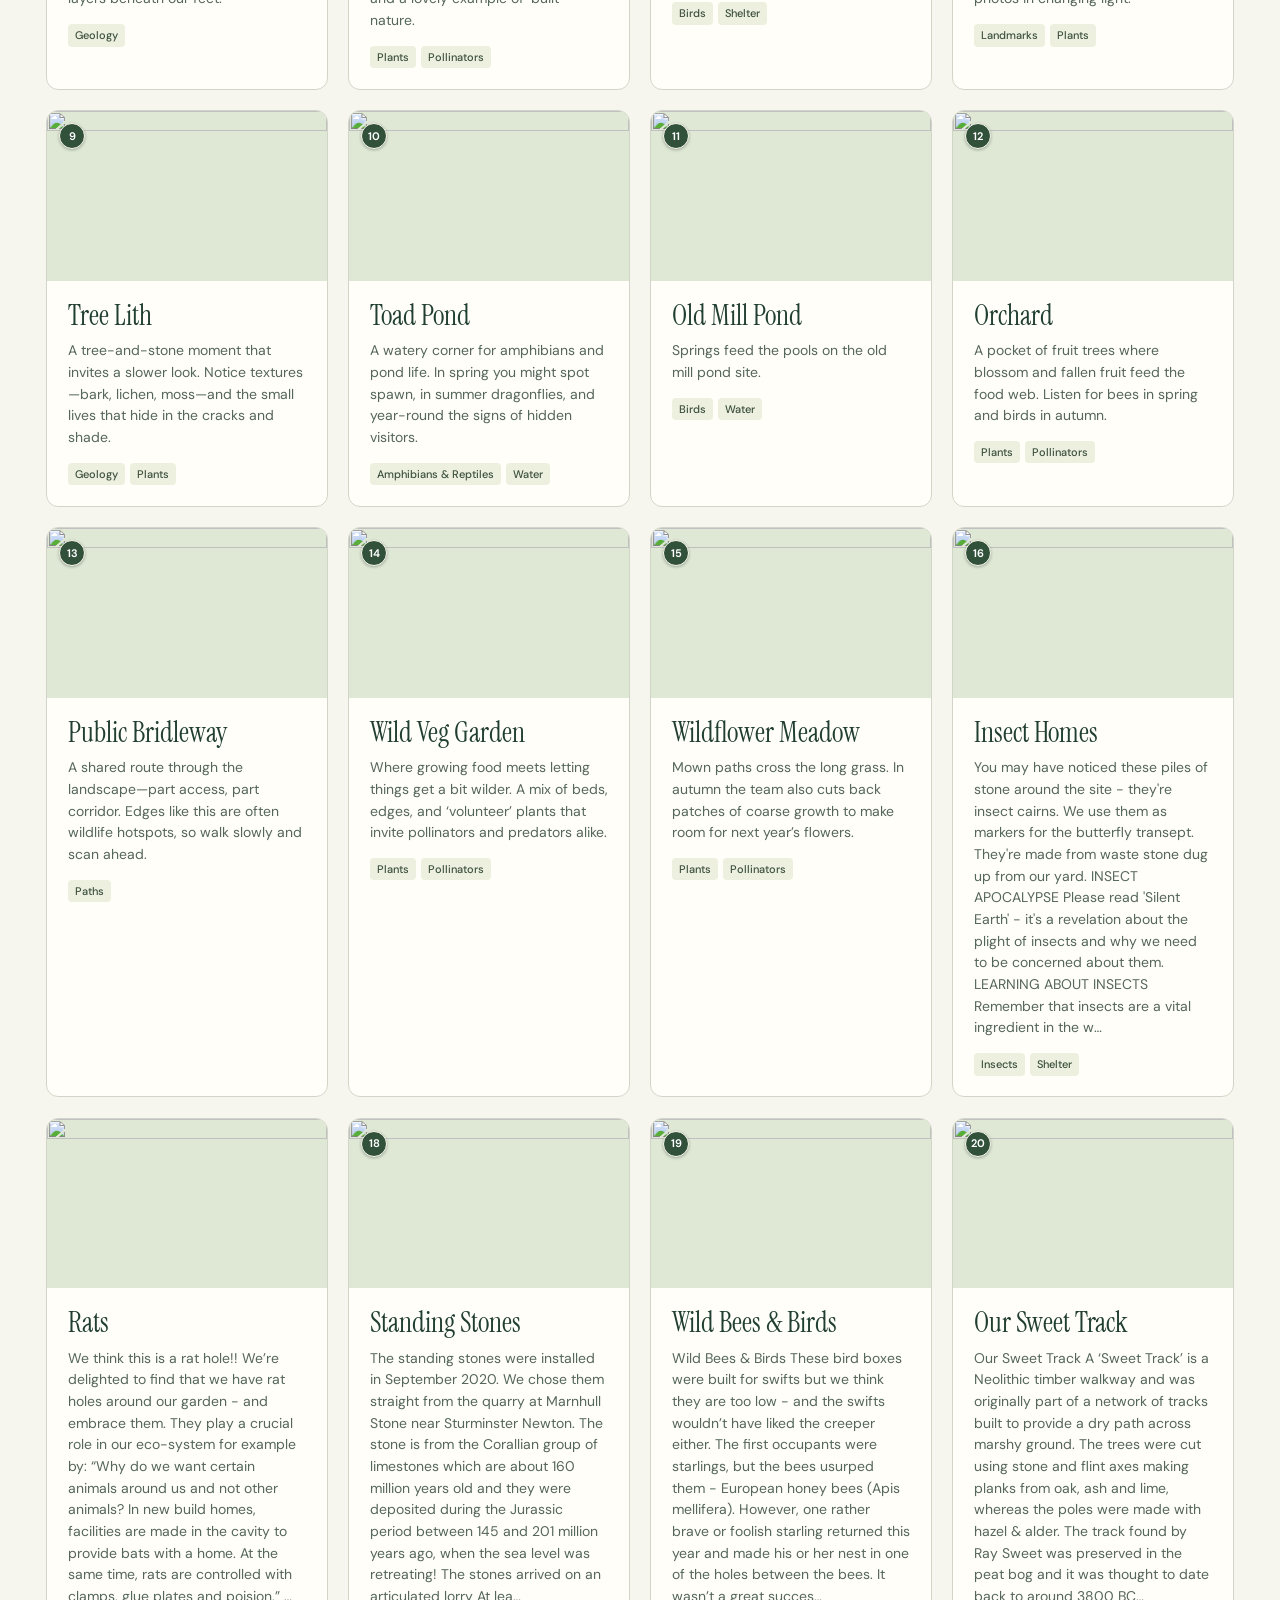
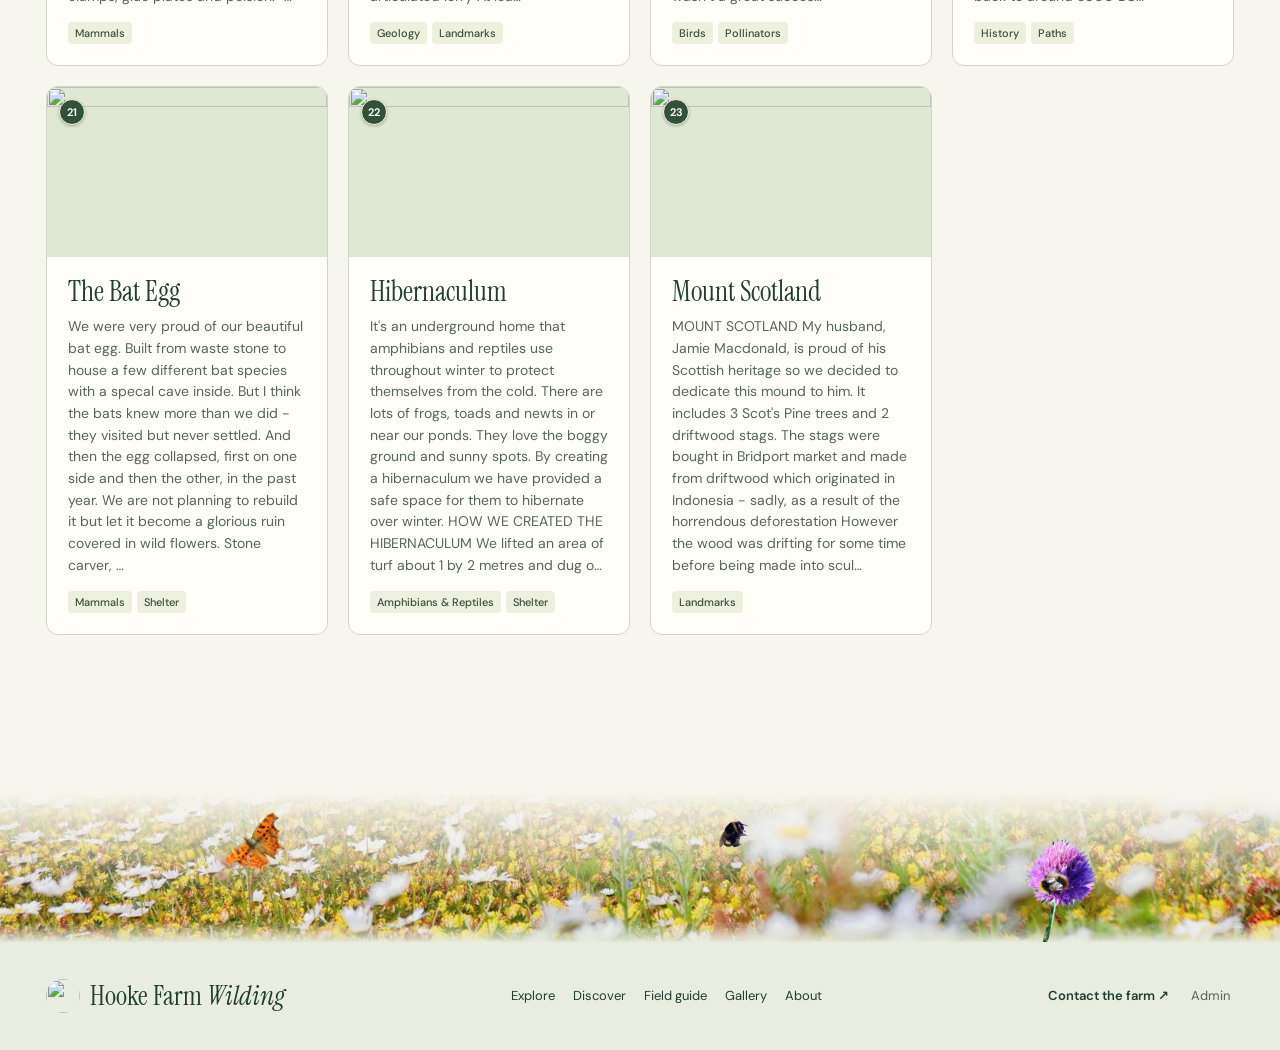
==== commit 37956b71: "Open Julia’s Heard a Birdy gift from the farm navigation Serve the illustrated listening garden, exa" ====
--- a/index.html
+++ b/index.html
@@ -10,7 +10,7 @@
     />
     <link rel="icon" type="image/webp" href="./assets/sunflower.webp" />
     <link rel="apple-touch-icon" href="./assets/sunflower.webp" />
-    <link rel="stylesheet" href="./styles.css?v=atlas-20261121" />
+    <link rel="stylesheet" href="./styles.css?v=garden-gift" />
     <link rel="stylesheet" href="./feature-view.css?v=photo-study" />
     <link rel="stylesheet" href="./arrival.css?v=feature-toolbar" />
     <script src="./arrival.js?v=atlas-controls"></script>
@@ -41,6 +41,7 @@
           <a href="./field-guide.html">Field guide</a>
           <a href="./gallery.html">Gallery</a>
           <a href="./about.html">About</a>
+          <a class="nav-gift" href="./heard-a-birdy/" aria-label="Heard a Birdy — A gift for your garden" title="Heard a Birdy — A gift for your garden"><span aria-hidden="true">🎁</span></a>
         </nav>
       </div>
     </header>
--- a/styles.css
+++ b/styles.css
@@ -97,6 +97,16 @@
   font-weight: 550;
 }
 .topbar__actions a:hover, .topbar__actions a[aria-current] { background: var(--sage); }
+.topbar__actions .nav-gift {
+  display: inline-flex;
+  align-items: center;
+  justify-content: center;
+  min-width: 44px;
+  min-height: 44px;
+  padding: 8px 10px;
+  font-size: 22px;
+  line-height: 1;
+}
 .topbar__menuBtn { display: none; margin-left: auto; }
 .menu-icon { display: inline-block; width: 15px; height: 8px; border-block: 1.5px solid; margin-right: 5px; }
 .btn, .chip {
@@ -1108,6 +1118,7 @@
     align-items: stretch;
     gap: 10px;
   }
+  .topbar__actions .nav-gift { align-self: flex-start; }
   body.is-nav-open .topbar__actions .btn{
     width: 100%;
     justify-content: flex-start;
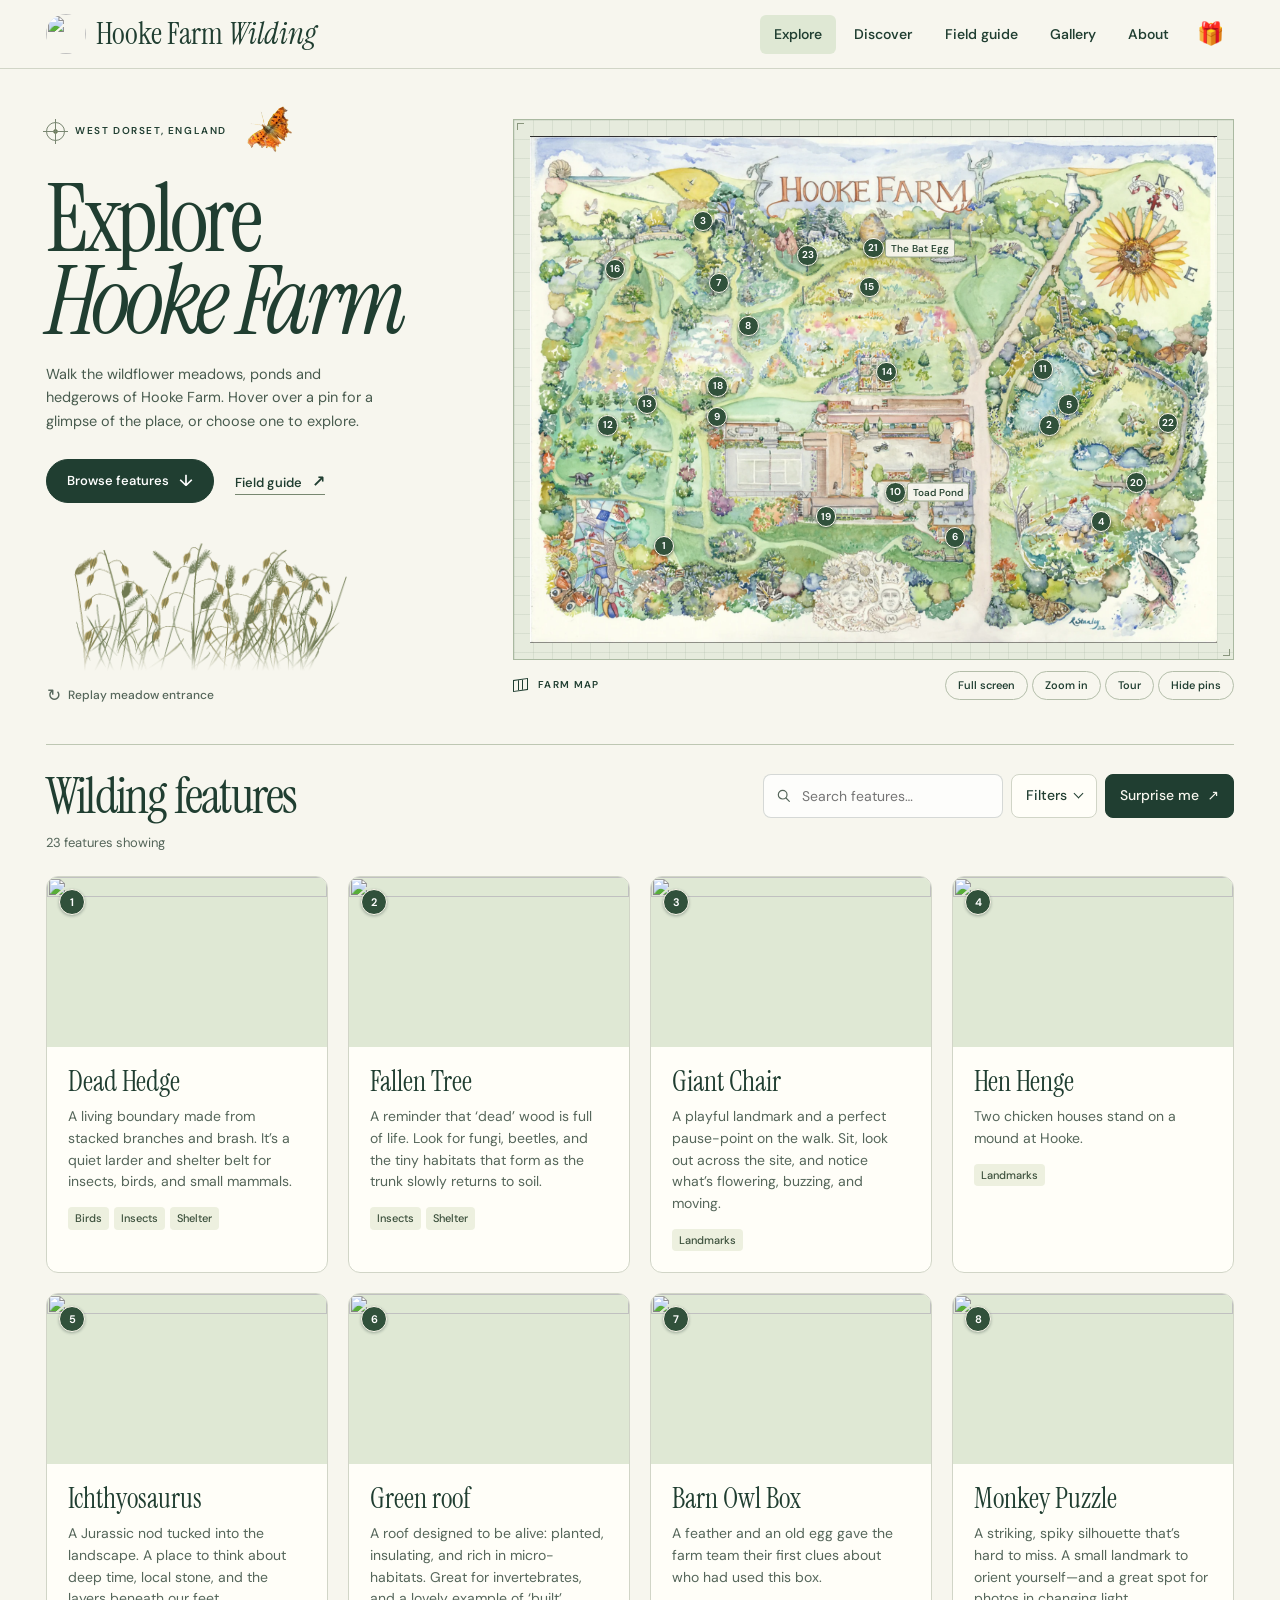
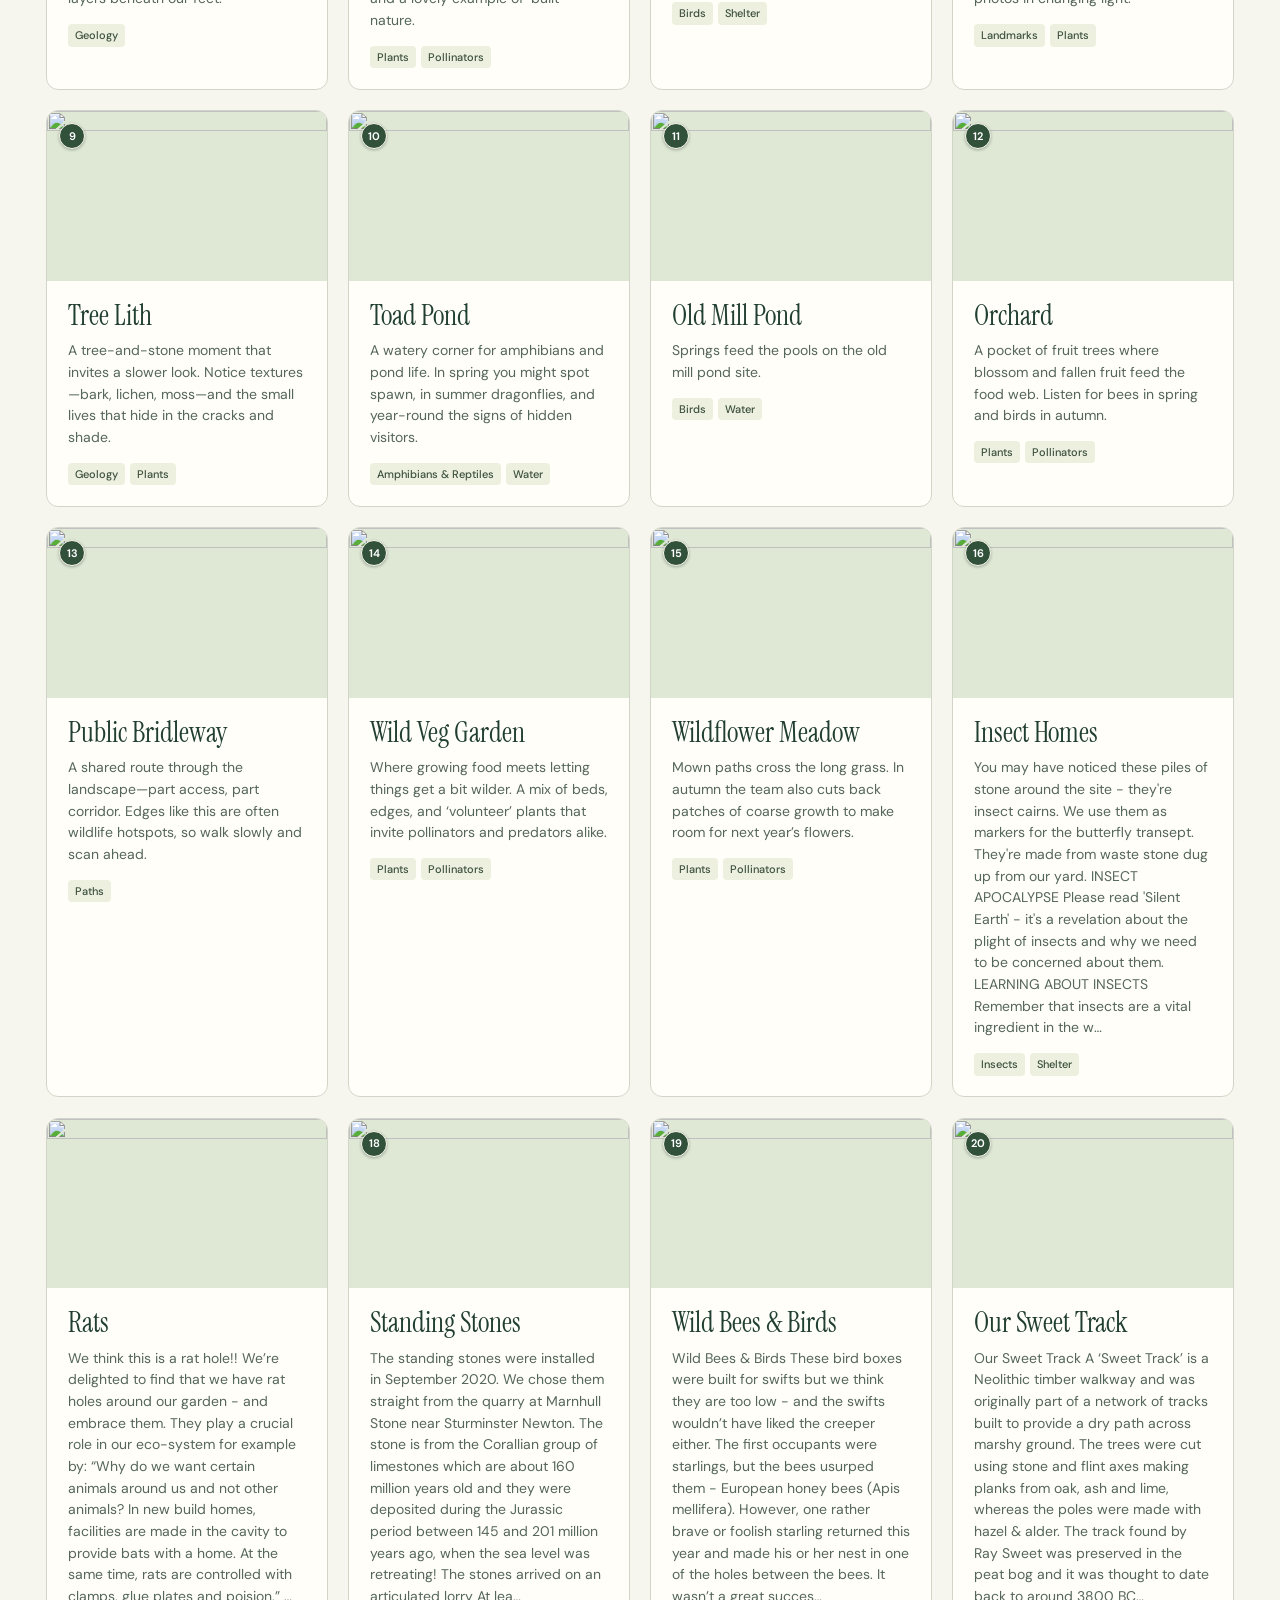
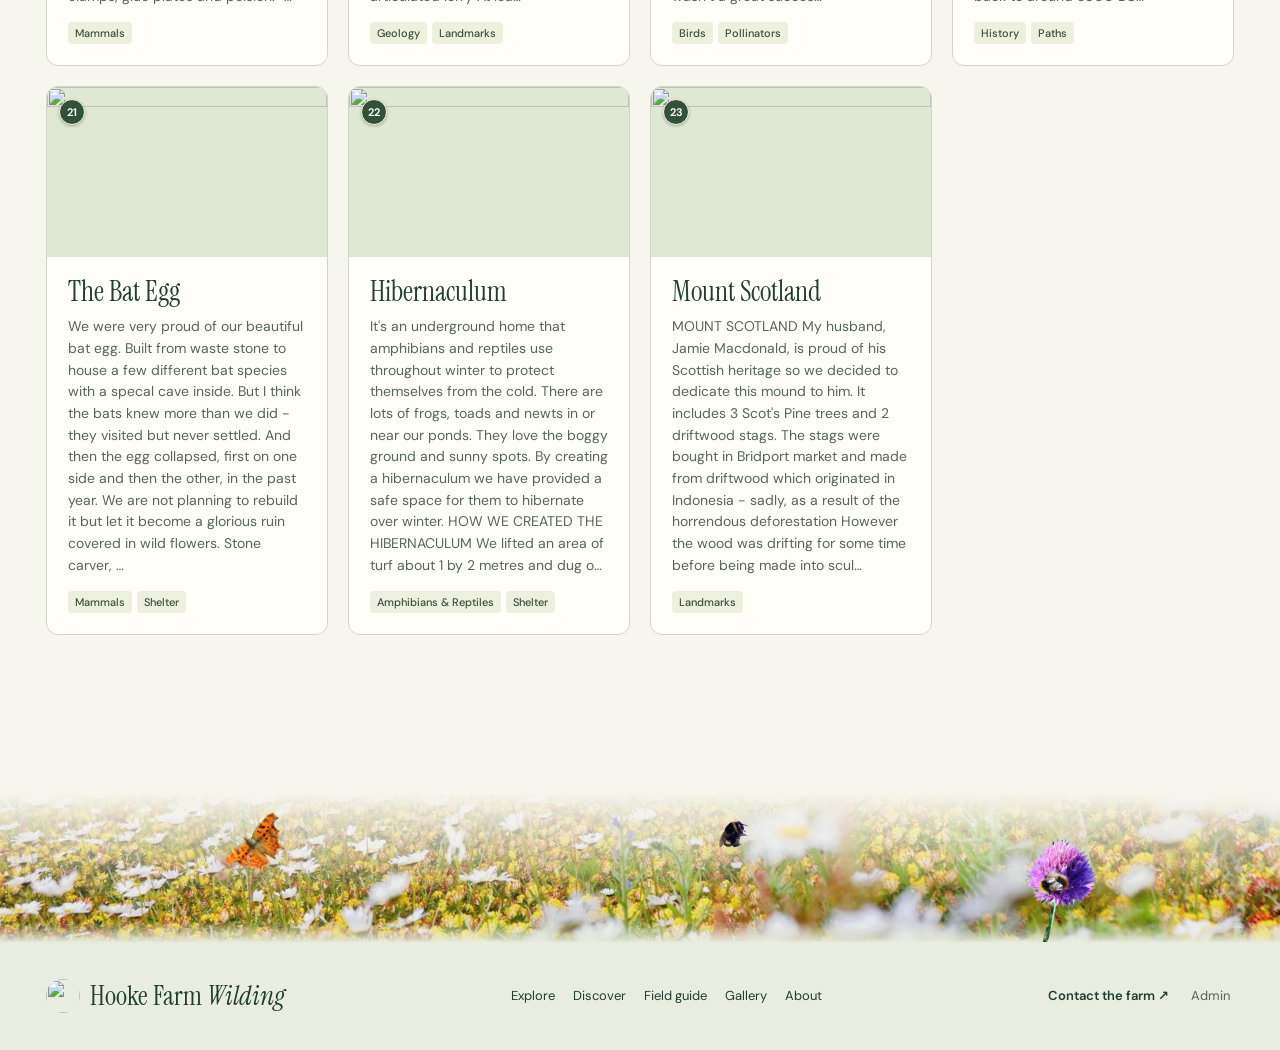
==== commit dcdf128e: "Add photographic map previews and retain the original homepage Show hover and keyboard previews with" ====
--- a/index.html
+++ b/index.html
@@ -12,7 +12,7 @@
     <link rel="apple-touch-icon" href="./assets/sunflower.webp" />
     <link rel="stylesheet" href="./styles.css?v=garden-gift" />
     <link rel="stylesheet" href="./feature-view.css?v=photo-study" />
-    <link rel="stylesheet" href="./arrival.css?v=feature-toolbar" />
+    <link rel="stylesheet" href="./arrival.css?v=pin-previews" />
     <script src="./arrival.js?v=atlas-controls"></script>
     <link rel="stylesheet" href="./wildlife.css?v=verge-2" />
     <script defer src="./wildlife.js?v=verge-2"></script>
@@ -51,7 +51,7 @@
         <div class="atlas-intro">
           <div class="atlas-locale"><span class="atlas-cross" aria-hidden="true"></span> West Dorset, England <div class="wild-perch" data-wildlife="comma"></div></div>
           <h1 id="explore-title">Explore <br><em>Hooke Farm</em></h1>
-          <p>Walk the wildflower meadows, ponds and hedgerows of Hooke Farm. Choose a pin on the painted map to see what lives there.</p>
+          <p>Walk the wildflower meadows, ponds and hedgerows of Hooke Farm. Hover over a pin for a glimpse of the place, or choose one to explore.</p>
           <div class="atlas-links">
             <a class="atlas-cta" href="#features">Browse features <span aria-hidden="true">↓</span></a>
             <a class="atlas-link" href="./field-guide.html">Field guide <span aria-hidden="true">↗</span></a>
@@ -84,6 +84,15 @@
                   <div class="map-hud__hint" id="hudStatus">Click the map to copy x/y%.</div>
                 </div>
               </div>
+            </div>
+          </div>
+          <div class="map-preview" id="mapPreview" role="tooltip" hidden>
+            <img class="map-preview__photo" id="mapPreviewPhoto" alt="" />
+            <div class="map-preview__body">
+              <span class="map-preview__eyebrow" id="mapPreviewNumber"></span>
+              <strong class="map-preview__title" id="mapPreviewTitle"></strong>
+              <p class="map-preview__description" id="mapPreviewDescription"></p>
+              <span class="map-preview__hint">Choose the pin to explore <span aria-hidden="true">↗</span></span>
             </div>
           </div>
           <div class="atlas-caption">
@@ -523,7 +532,7 @@
     <script src="./data/standing-stones-study.js?v=stones-study"></script>
     <script src="./data/our-sweet-track-study.js?v=paths-study"></script>
     <script src="./data/public-bridleway-study.js?v=paths-study"></script>
-    <script src="./app.js?v=atlas-controls"></script>
+    <script src="./app.js?v=pin-previews"></script>
     <script src="./nav.js?v=atlas-20261121"></script>
   </body>
 </html>
--- a/arrival.css
+++ b/arrival.css
@@ -139,10 +139,30 @@
 .page-map .atlas-map .pin:is(:hover, :focus-visible, .is-tour-current) .pin__bubble {
   background: #233f30; border-color: white; box-shadow: 0 0 0 2px #b48a39; transform: none;
 }
-.page-map .atlas-map .pin:is(:hover, :focus-visible) .pin__label {
+.page-map .atlas-map .pin:not(.has-preview):is(:hover, :focus-visible) .pin__label {
   color: #fff; background: #233f30; border-radius: 4px; padding: 4px 7px;
   clip-path: none; width: max-content; height: auto; max-width: 136px; left: 50%; bottom: calc(100% + 4px);
   transform: translateX(-50%); pointer-events: none;
+}
+.map-preview {
+  position: fixed; z-index: 40; width: min(280px, calc(100vw - 24px));
+  max-height: calc(100dvh - 24px); overflow: auto; box-sizing: border-box;
+  background: var(--atlas-paper); color: var(--atlas-ink);
+  border: 1px solid #aab9a1; border-radius: 10px;
+  box-shadow: 0 12px 32px #172e2933;
+}
+.map-preview[hidden] { display: none; }
+.map-preview__photo { display: block; width: 100%; height: 154px; object-fit: cover; background: #dce3d3; }
+.map-preview__photo[hidden] { display: none; }
+.map-preview.is-board .map-preview__photo { object-fit: contain; }
+.map-preview__body { padding: 14px 17px 15px; }
+.map-preview__eyebrow { display: block; font: 600 10px/1.4 var(--sans); letter-spacing: .12em; text-transform: uppercase; color: #586b53; }
+.map-preview__title { display: block; margin: 5px 0 7px; font: 400 29px/1.05 var(--display); }
+.map-preview__description { margin: 0; font: 400 13px/1.5 var(--sans); }
+.map-preview__hint { display: flex; justify-content: space-between; margin-top: 12px; padding-top: 10px; border-top: 1px solid var(--atlas-rule); font: 550 11px/1.4 var(--sans); }
+@media (max-height: 560px) {
+  .map-preview__photo { height: 100px; }
+  .map-preview__body { padding: 10px 14px; }
 }
 .atlas-index-head { grid-area: index; scroll-margin-top: 86px; }
 .atlas-index-bar, .atlas-index-status {
